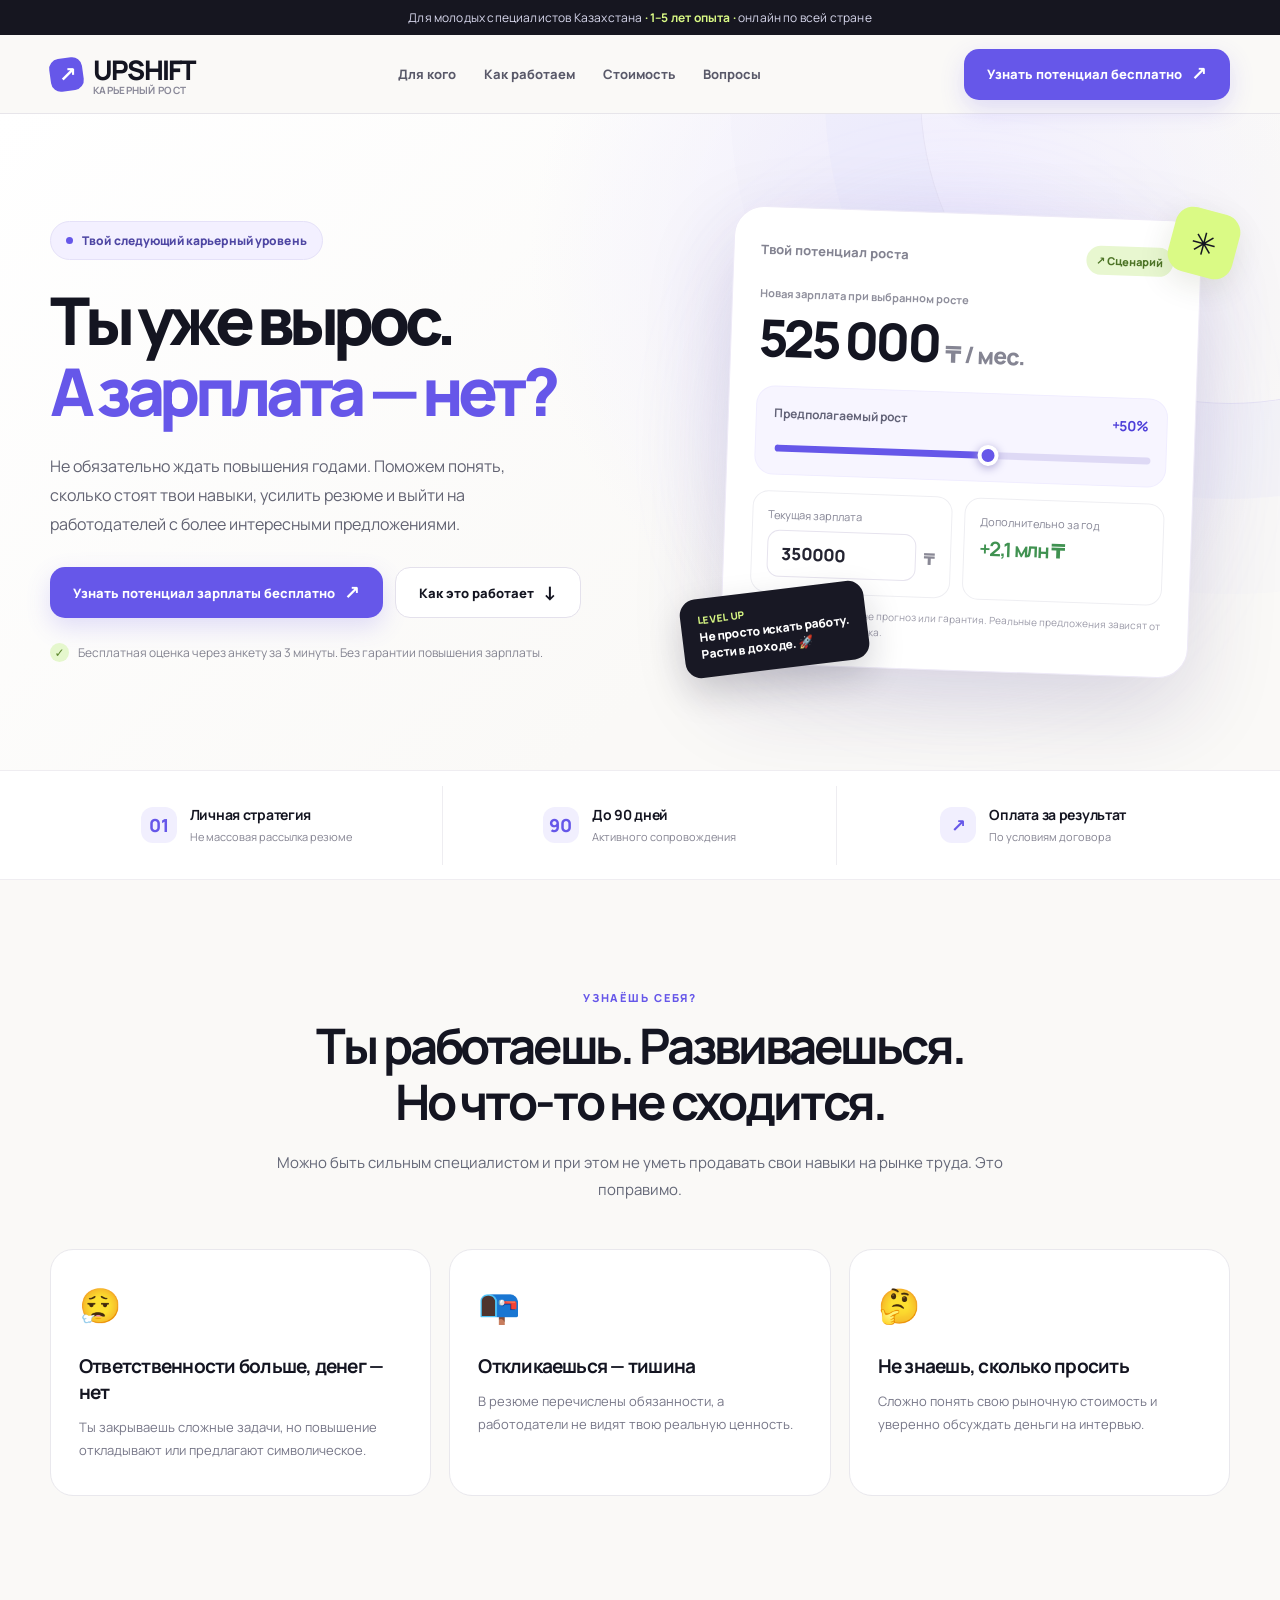
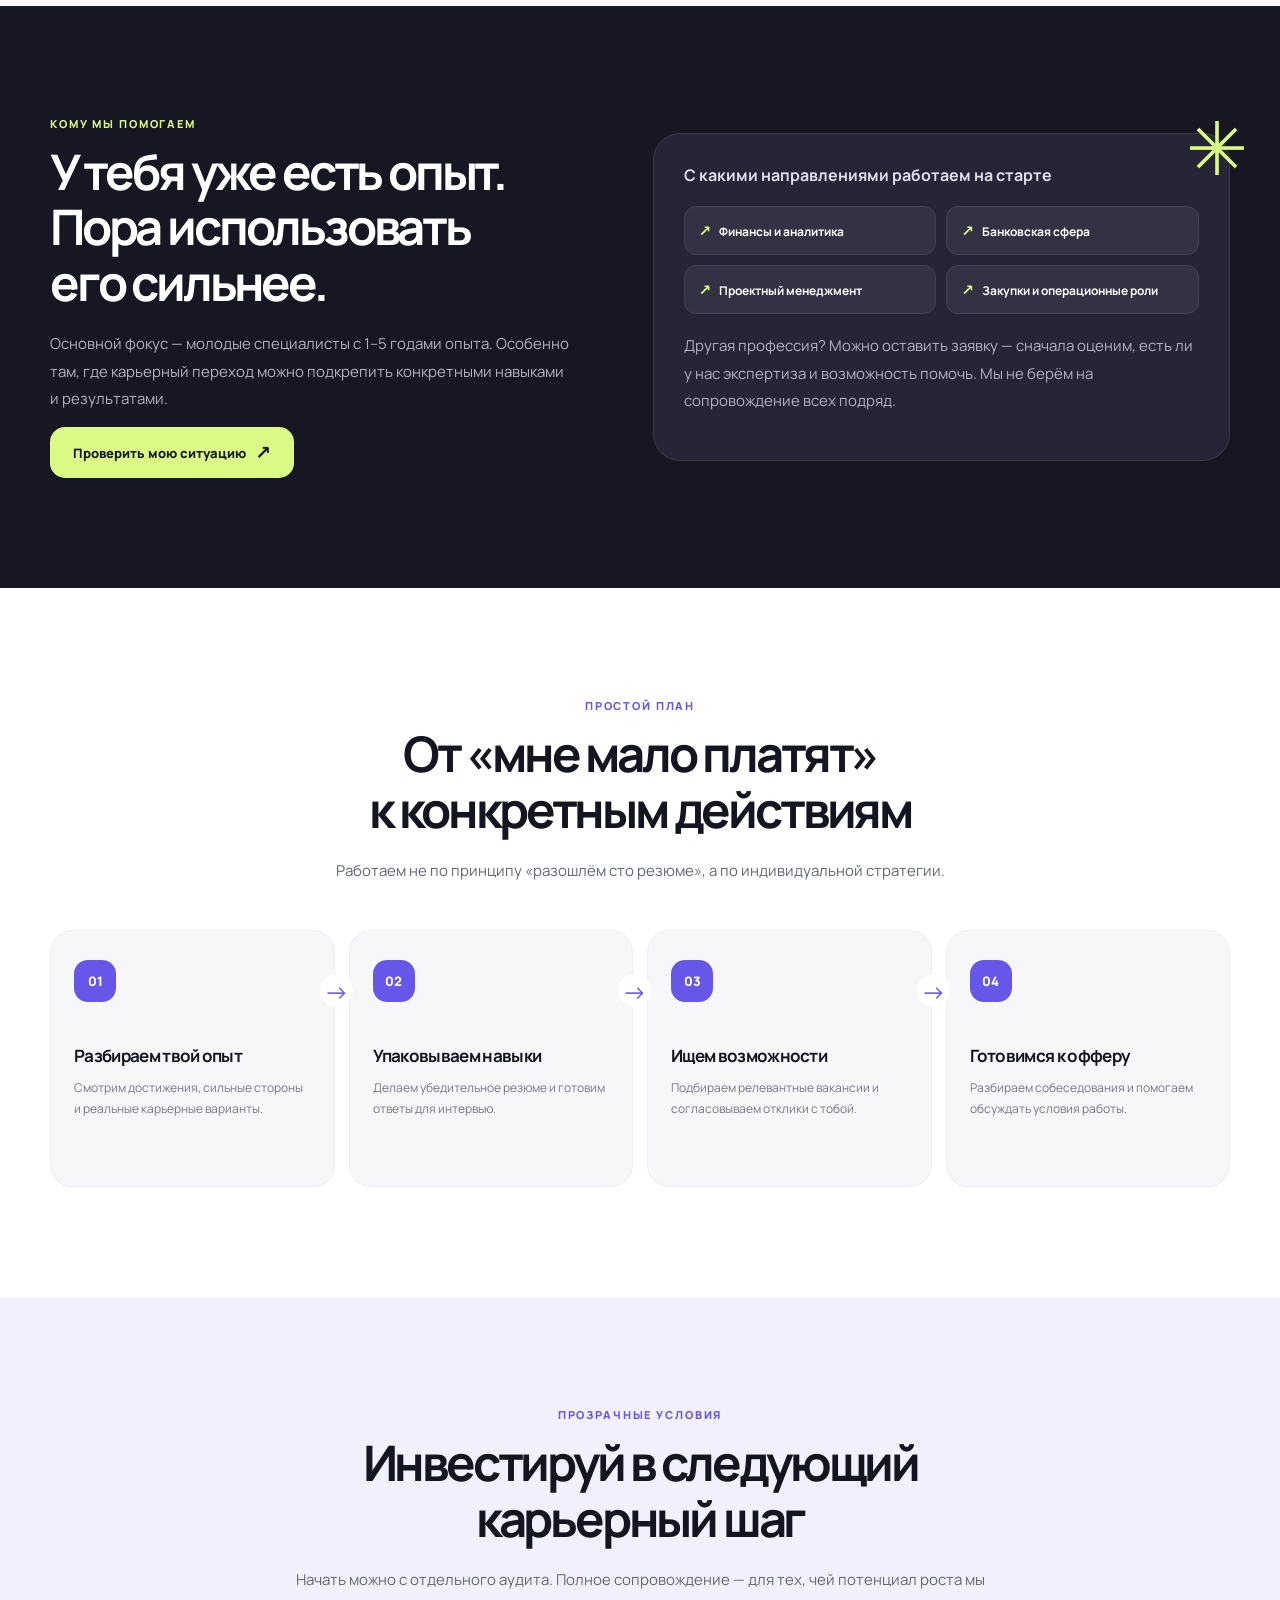
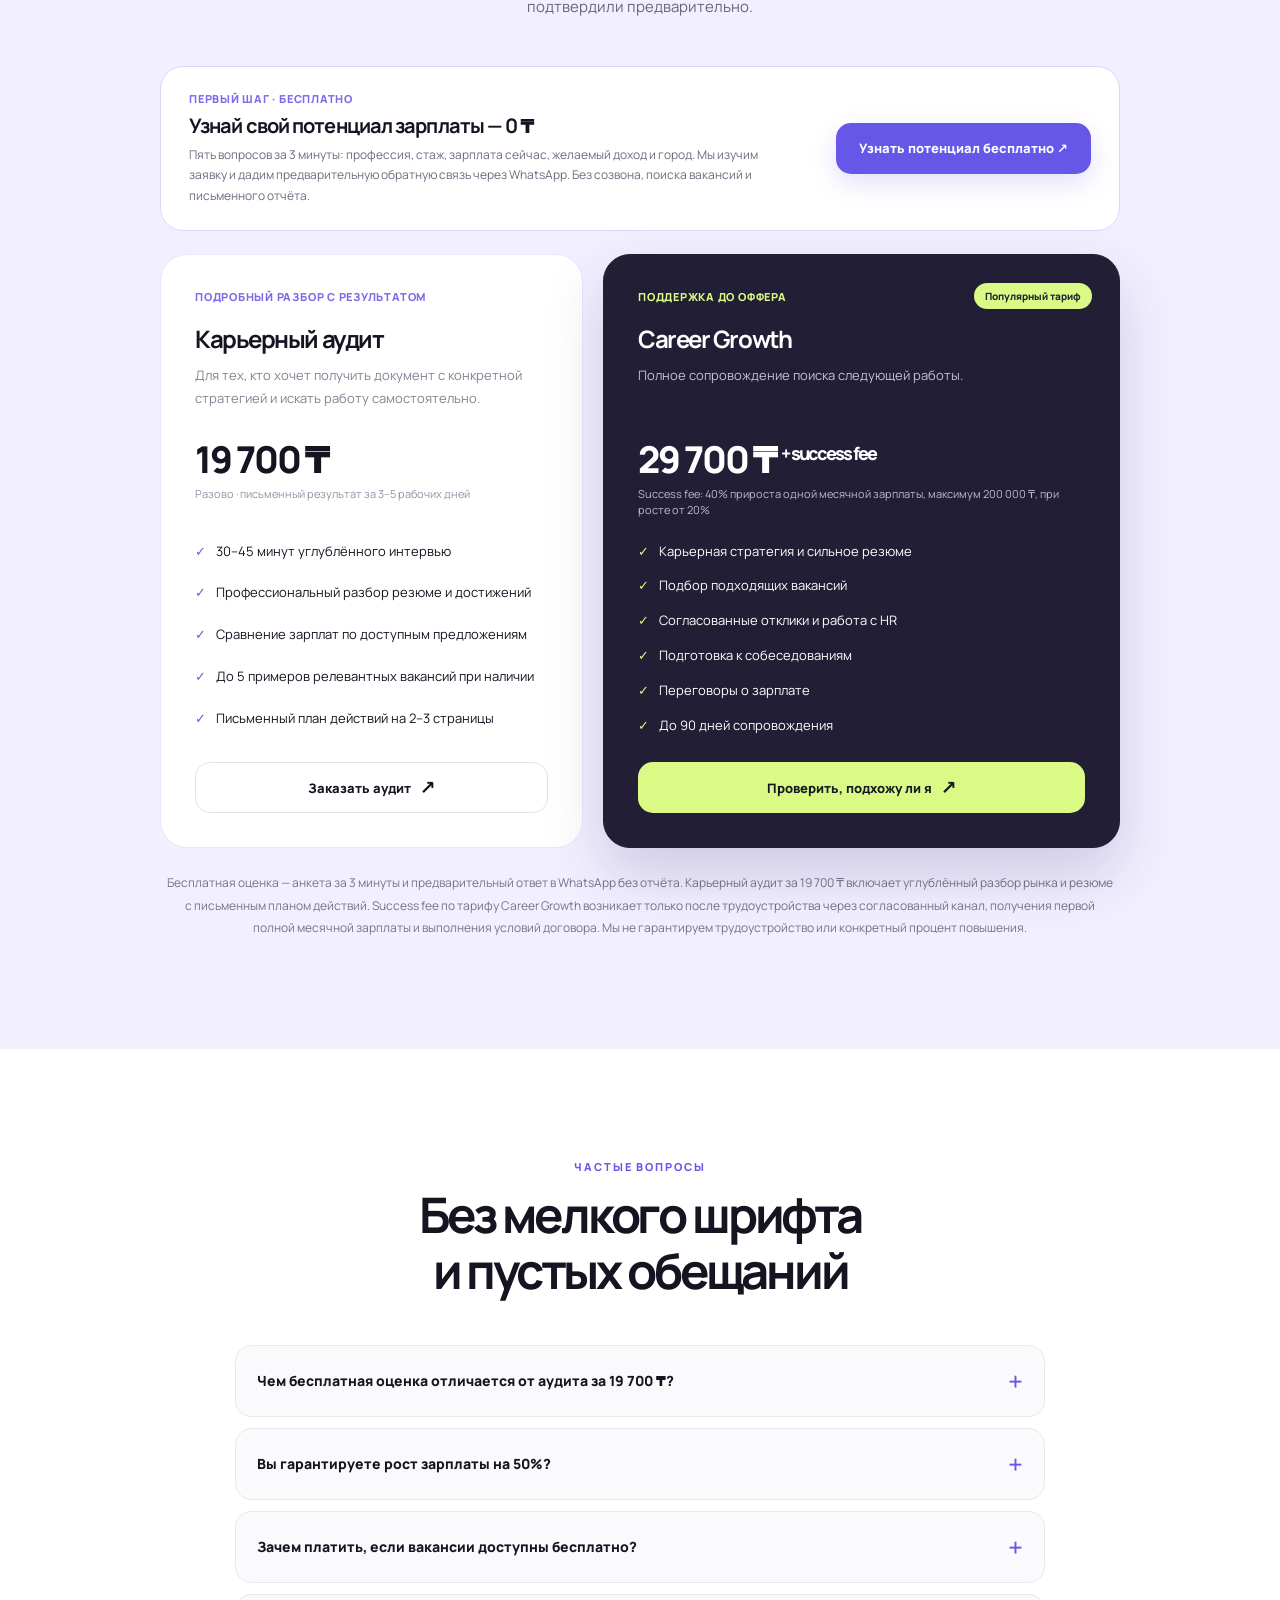
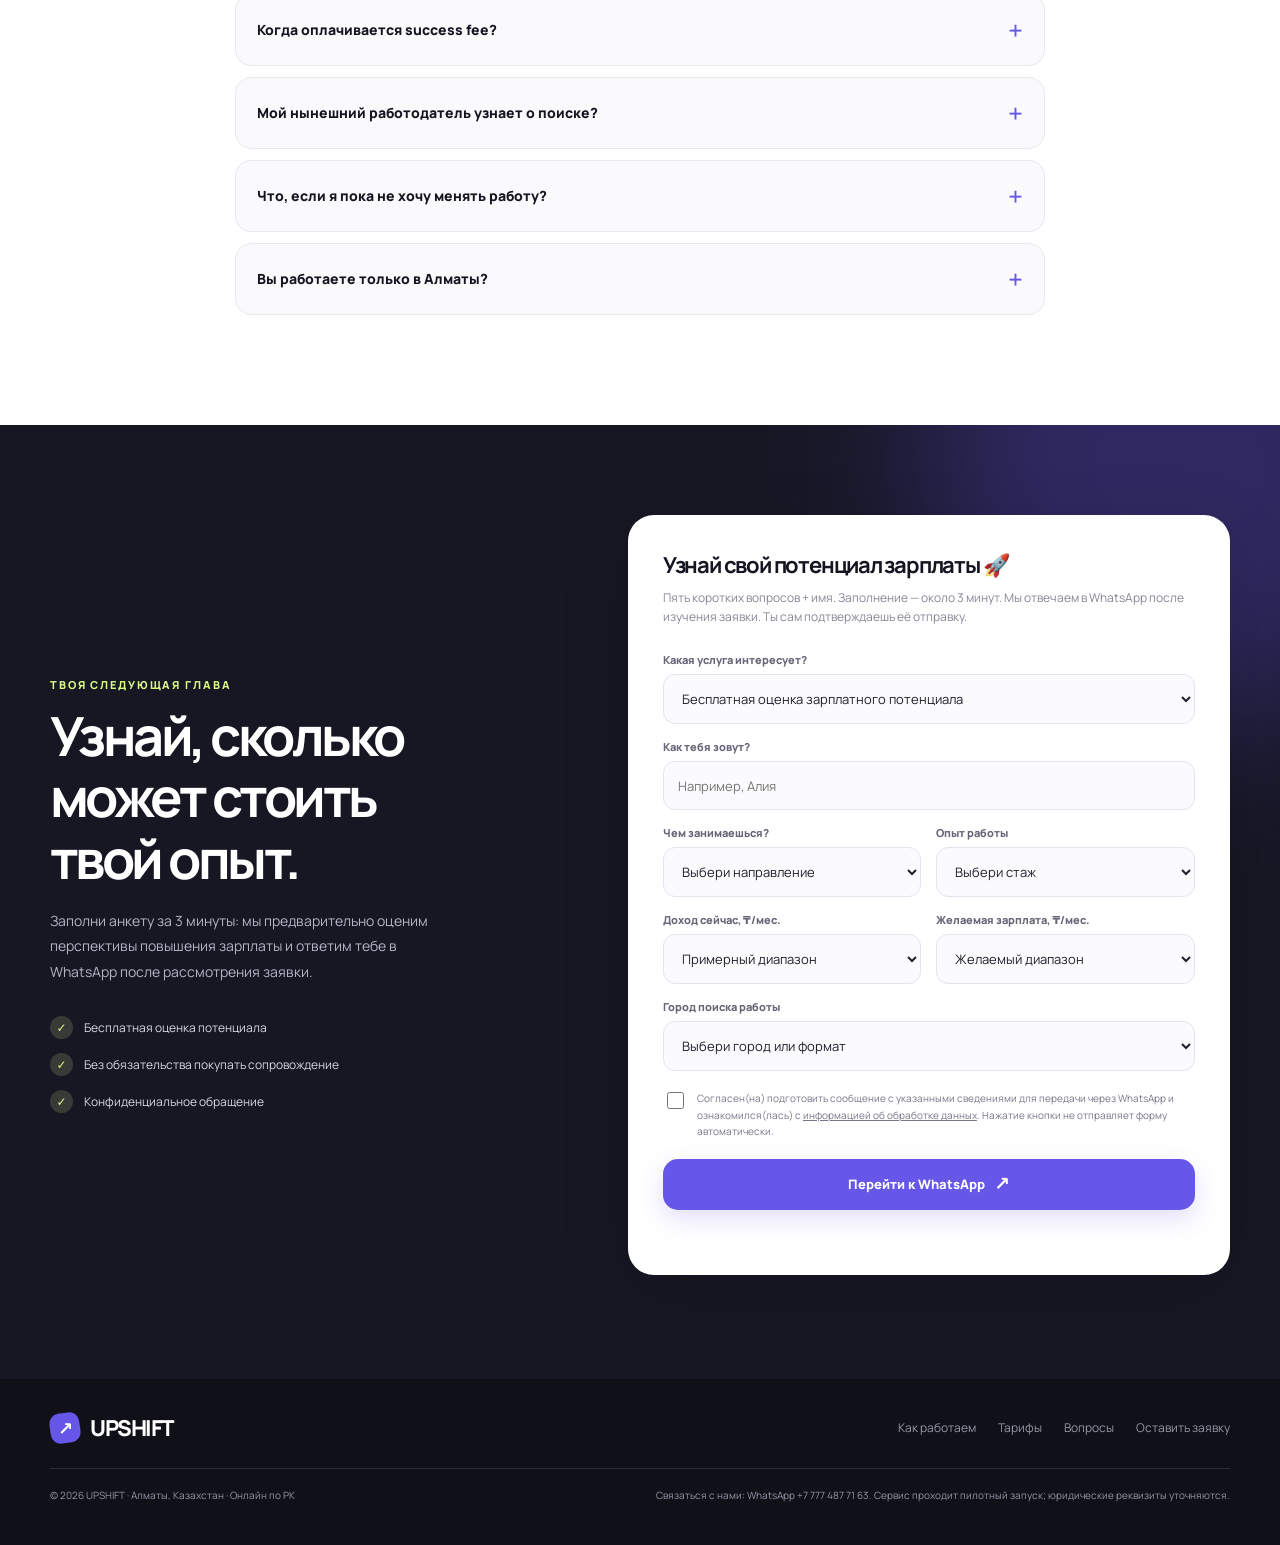
==== upshift/index.html @ 445722ca "Add canonical and indexable metadata for UPSHIFT Search Console" ====
<!doctype html>
<html lang="ru">
<head>
  <meta charset="utf-8" />
  <meta name="viewport" content="width=device-width, initial-scale=1" />
  <meta name="theme-color" content="#11121c" />
  <meta name="robots" content="index, follow, max-image-preview:large" />
  <link rel="canonical" href="https://almaty-financekz.github.io/almaty-capital-advisory/upshift/" />
  <meta property="og:url" content="https://almaty-financekz.github.io/almaty-capital-advisory/upshift/" />
  <meta property="og:locale" content="ru_KZ" />
  <meta name="description" content="Карьерный рост для молодых специалистов Казахстана: оценка зарплатного потенциала, сильное резюме, подбор вакансий, подготовка к интервью и переговоры о зарплате." />
  <meta property="og:type" content="website" />
  <meta property="og:title" content="UPSHIFT — ты уже вырос. А зарплата?" />
  <meta property="og:description" content="Помогаем молодым специалистам Казахстана выйти на новый карьерный уровень. Начни с бесплатной оценки зарплатного потенциала." />
  <title>UPSHIFT — карьерный рост и повышение зарплаты в Казахстане</title>
  <link rel="preconnect" href="https://fonts.googleapis.com" />
  <link rel="preconnect" href="https://fonts.gstatic.com" crossorigin />
  <link href="https://fonts.googleapis.com/css2?family=Manrope:wght@400;500;600;700;800&display=swap" rel="stylesheet" />
  <style>
    :root { --ink:#141521; --muted:#646777; --line:#e9e8ed; --paper:#faf9f7; --white:#fff; --violet:#6657e9; --violet-dark:#4a3bd2; --lime:#dafa85; --dark:#151521; --shadow: 0 24px 70px rgba(35,29,72,.10); }
    *,*::before,*::after{box-sizing:border-box}
    html{scroll-behavior:smooth;scroll-padding-top:94px}
    body{margin:0;background:var(--paper);color:var(--ink);font-family:Manrope,system-ui,-apple-system,"Segoe UI",sans-serif;-webkit-font-smoothing:antialiased}
    a{color:inherit;text-decoration:none}
    button,input,select{font:inherit}
    button{cursor:pointer}
    button:focus-visible,a:focus-visible,input:focus-visible,select:focus-visible,summary:focus-visible{outline:3px solid #9e90ff;outline-offset:3px}
    .container{width:min(1180px,calc(100% - 48px));margin:auto}
    .topbar{background:#161620;color:#d8d8ed;font-size:12px;text-align:center;padding:9px 15px;letter-spacing:.015em}
    .topbar strong{color:#dafa85}
    .site-header{position:sticky;top:0;z-index:50;background:rgba(250,249,247,.92);border-bottom:1px solid rgba(227,224,232,.8);backdrop-filter:blur(18px)}
    .header-row{height:78px;display:flex;align-items:center;justify-content:space-between;gap:22px}
    .logo{display:inline-flex;align-items:center;gap:10px;font-weight:800;letter-spacing:-.065em;font-size:27px;white-space:nowrap}
    .brand-mark{height:33px;width:33px;display:grid;place-items:center;background:var(--violet);color:white;border-radius:10px;transform:rotate(-8deg);font-size:21px;line-height:1}
    .brand-mark span{transform:rotate(8deg)}
    .logo small{font-size:10px;letter-spacing:.03em;display:block;color:#898898;font-weight:700;margin-top:-5px}
    .nav{display:flex;align-items:center;gap:28px;color:#595969;font-size:13px;font-weight:750}
    .nav a:hover{color:var(--violet)}
    .btn{min-height:51px;border:0;border-radius:15px;display:inline-flex;align-items:center;justify-content:center;gap:9px;font-weight:800;font-size:13px;padding:0 23px;white-space:nowrap;transition:transform .2s,box-shadow .2s,background .2s;text-align:center}
    .btn:hover{transform:translateY(-2px)}
    .btn-primary{background:var(--violet);color:white;box-shadow:0 9px 25px rgba(102,87,233,.19)}
    .btn-primary:hover{background:var(--violet-dark);box-shadow:0 12px 29px rgba(102,87,233,.27)}
    .btn-dark{background:#171824;color:white}
    .btn-light{background:white;border:1px solid #e4e1ec;color:var(--ink)}
    .btn-lime{background:var(--lime);color:#171824}
    .btn-arrow{font-size:19px;line-height:1;margin-top:-1px}
    .menu-toggle{display:none;background:transparent;border:1px solid #e2e0e9;border-radius:13px;width:44px;height:44px;font-size:23px}
    .hero{position:relative;overflow:hidden;padding:95px 0 96px;background:radial-gradient(circle at 73% 22%,#eeebff 0,rgba(238,235,255,0) 38%),linear-gradient(140deg,#fff 0%,#faf9f7 65%)}
    .hero::before{content:"";position:absolute;width:620px;height:620px;top:-330px;right:-260px;border:1px solid #e6e3f5;border-radius:50%;box-shadow:0 0 0 95px rgba(219,215,245,.16),0 0 0 190px rgba(219,215,245,.09);pointer-events:none}
    .hero-grid{display:grid;grid-template-columns:1.03fr .97fr;gap:70px;align-items:center;position:relative}
    .eyebrow{display:inline-flex;align-items:center;gap:9px;font-size:12px;font-weight:800;letter-spacing:.01em;border:1px solid #e5e1f8;color:#4e46a3;border-radius:99px;padding:10px 15px;background:#f3f0ff}
    .eyebrow .dot{width:7px;height:7px;border-radius:50%;background:var(--violet)}
    h1,h2,h3,p{margin-top:0}
    h1{font-size:clamp(44px,5.15vw,72px);letter-spacing:-.082em;line-height:1.08;font-weight:800;margin:25px 0}
    .hero h1 em{font-style:normal;color:var(--violet)}
    .hero-copy{font-size:16px;line-height:1.82;color:#626372;max-width:515px;margin-bottom:28px}
    .hero-actions{display:flex;flex-wrap:wrap;gap:12px;margin-bottom:25px}
    .small-note{display:flex;align-items:center;gap:9px;color:#848491;font-size:12px;line-height:1.5}
    .small-note .icon-check{height:19px;width:19px;flex:none;border-radius:50%;background:#e5f7cd;display:grid;place-items:center;color:#5b852b;font-weight:800;font-size:12px}
    .visual{position:relative;min-height:465px;display:flex;align-items:center;justify-content:center}
    .visual-glow{width:390px;height:390px;position:absolute;border-radius:50%;background:#ded9ff;filter:blur(62px);opacity:.55}
    .dashboard{position:relative;z-index:1;background:#fff;border:1px solid #eeeaf7;width:min(100%,468px);border-radius:30px;padding:27px;box-shadow:0 32px 90px rgba(43,29,108,.16);transform:rotate(2deg)}
    .dash-header{display:flex;align-items:center;justify-content:space-between;gap:12px}
    .dash-title{font-size:13px;color:#838391;font-weight:750}
    .dash-tag{background:#e8f7d0;border-radius:99px;color:#4d7426;font-size:11px;padding:7px 10px;font-weight:800}
    .dash-sub{color:#8f8f9c;font-size:11px;margin-top:22px;font-weight:700}
    .salary-main{font-size:clamp(37px,4vw,53px);font-weight:800;letter-spacing:-.068em;line-height:1.25;margin:4px 0 17px}
    .salary-main span{font-size:23px;color:#858593;letter-spacing:-.04em}
    .dash-card{background:#f7f5ff;border:1px solid #f0edff;border-radius:19px;padding:17px;margin-bottom:16px}
    .dash-card-top{display:flex;justify-content:space-between;align-items:center;color:#636378;font-size:12px;font-weight:700;margin-bottom:12px}
    .dash-card-top strong{color:#4e3fd9;font-size:14px}
    input[type=range]{-webkit-appearance:none;appearance:none;width:100%;height:7px;border-radius:99px;background:linear-gradient(to right,var(--violet) 0%,var(--violet) var(--filled,50%),#ded9f5 var(--filled,50%),#ded9f5 100%);outline-offset:5px;cursor:pointer}
    input[type=range]::-webkit-slider-thumb{-webkit-appearance:none;width:21px;height:21px;border:4px solid white;background:var(--violet);border-radius:50%;box-shadow:0 2px 10px #aaa3d4}
    input[type=range]::-moz-range-thumb{width:14px;height:14px;border:4px solid #fff;background:var(--violet);border-radius:50%;box-shadow:0 2px 10px #aaa3d4}
    .number-field{display:flex;align-items:center;gap:8px;margin-top:8px}
    .number-field input{width:100%;border:1px solid #e6e3ee;background:#fff;padding:11px 13px;border-radius:12px;color:#242432;font-size:17px;font-weight:800;outline:none}
    .number-field input:focus{border-color:var(--violet)}
    .number-field span{font-weight:700;color:#898895}
    .dash-bottom{display:grid;grid-template-columns:1fr 1fr;gap:12px}
    .metric{border:1px solid #eeeef2;border-radius:16px;padding:15px}
    .metric-label{font-size:11px;color:#848494;display:block;margin-bottom:6px}
    .metric strong{display:block;font-size:20px;letter-spacing:-.055em}
    .metric.positive strong{color:#409251}
    .dash-foot{font-size:10px;color:#9b9aa8;line-height:1.6;margin:12px 1px 0}
    .float-pill{position:absolute;z-index:3;background:#181824;color:#fff;padding:14px 17px;border-radius:16px;box-shadow:0 15px 35px rgba(23,23,40,.18);font-size:12px;line-height:1.4;font-weight:800;transform:rotate(-7deg);bottom:5px;left:-10px}
    .float-pill span{display:block;color:var(--lime);font-size:10px;letter-spacing:.04em;margin-bottom:3px}
    .mini-star{position:absolute;z-index:2;top:1px;right:-7px;width:66px;height:66px;display:grid;place-items:center;background:var(--lime);border-radius:18px;transform:rotate(15deg);font-size:31px;box-shadow:0 10px 30px rgba(50,59,10,.10)}
    .trust{border-top:1px solid #efedf1;border-bottom:1px solid #efedf1;background:white}
    .trust-row{display:grid;grid-template-columns:repeat(3,1fr);min-height:108px;align-items:center}
    .trust-item{display:flex;gap:13px;align-items:center;justify-content:center;padding:19px;border-right:1px solid #eeedf1}
    .trust-item:last-child{border-right:0}
    .trust-icon{width:36px;height:36px;border-radius:12px;background:#f1effe;color:#6657e9;display:grid;place-items:center;font-size:18px;font-weight:800}
    .trust-item strong{display:block;font-size:14px;letter-spacing:-.02em}
    .trust-item span{font-size:11px;color:#858492}
    section.content-section{padding:110px 0}
    .section-header{max-width:740px;margin:0 auto 46px;text-align:center}
    .section-kicker{text-transform:uppercase;font-size:11px;letter-spacing:.17em;color:var(--violet);font-weight:800;margin-bottom:13px}
    h2{font-size:clamp(31px,4vw,49px);line-height:1.14;letter-spacing:-.065em;margin:0 0 19px}
    .section-header p{color:var(--muted);font-size:15px;line-height:1.8}
    .pain-grid{display:grid;grid-template-columns:repeat(3,1fr);gap:18px}
    .pain{background:#fff;border:1px solid var(--line);border-radius:23px;padding:32px 28px;min-height:230px;transition:transform .2s,box-shadow .2s}
    .pain:hover{transform:translateY(-4px);box-shadow:var(--shadow)}
    .pain .emoji{font-size:34px;margin-bottom:25px;display:block}
    .pain h3{font-size:19px;letter-spacing:-.04em;margin:0 0 11px}
    .pain p{color:#777788;font-size:13px;line-height:1.8;margin:0}
    .audience{background:#171724;color:white;overflow:hidden}
    .audience-grid{display:grid;grid-template-columns:.95fr 1.05fr;gap:80px;align-items:center}
    .audience .section-kicker{color:var(--lime)}
    .audience h2{max-width:490px}
    .audience p{color:#b2b1c1;line-height:1.83;font-size:15px}
    .audience-card{background:#252536;border:1px solid #393847;border-radius:27px;padding:30px;position:relative}
    .audience-card:after{content:"✳";position:absolute;right:-19px;top:-38px;color:var(--lime);font-size:74px}
    .audience-card h3{font-size:16px;margin-bottom:20px;color:#e0ddec}
    .audience-list{display:grid;grid-template-columns:1fr 1fr;gap:10px}
    .audience-item{background:#323244;border:1px solid #424254;padding:13px 14px;border-radius:12px;font-size:12px;font-weight:700}
    .audience-item:before{content:"↗";color:var(--lime);font-size:15px;margin-right:8px}
    .audience-note{font-size:11px;color:#9f9eaf;margin-top:18px;line-height:1.7}
    .steps{background:#fff}
    .steps-grid{display:grid;grid-template-columns:repeat(4,1fr);gap:14px}
    .step{position:relative;background:#f7f6f9;border-radius:22px;padding:29px 23px 34px;min-height:257px;border:1px solid #efedf3}
    .step-number{width:42px;height:42px;border-radius:14px;background:var(--violet);color:#fff;display:grid;place-items:center;font-weight:800;font-size:13px;margin-bottom:42px}
    .step:not(:last-child):after{content:"→";position:absolute;right:-19px;top:43px;z-index:2;color:var(--violet);font-size:25px;background:#fff;border-radius:50%;width:33px;height:33px;display:grid;place-items:center}
    .step h3{font-size:17px;letter-spacing:-.04em;margin-bottom:10px}
    .step p{font-size:12px;color:#777787;line-height:1.75;margin:0}
    .pricing{background:#f2f0ff}
    .pricing-grid{display:grid;grid-template-columns:.9fr 1.1fr;gap:20px;align-items:stretch;max-width:960px;margin:auto}
    .price-card{border-radius:27px;background:white;padding:34px;border:1px solid #e9e5fc;display:flex;flex-direction:column;gap:0}
    .price-card.featured{background:#211e35;color:#fff;border-color:#211e35;box-shadow:0 27px 60px rgba(45,32,113,.18);position:relative}
    .price-tag{font-size:11px;letter-spacing:.07em;text-transform:uppercase;font-weight:800;color:#7a6ce9;margin-bottom:18px}
    .featured .price-tag{color:var(--lime)}
    .price-card h3{font-size:24px;letter-spacing:-.06em;margin:0 0 9px}
    .price-desc{font-size:13px;color:#858293;line-height:1.75;min-height:56px}
    .featured .price-desc{color:#c6c1d3}
    .price{font-size:37px;font-weight:800;letter-spacing:-.055em;margin:18px 0 5px;line-height:1.15}
    .price sup{font-size:18px;top:0;position:relative}
    .price-caption{color:#9692a6;font-size:11px;min-height:35px;line-height:1.5}
    .featured .price-caption{color:#bfb9ce}
    .price-card ul{list-style:none;padding:0;margin:20px 0 27px;display:grid;gap:14px;flex:1}
    .price-card li{font-size:13px;line-height:1.6;display:flex;gap:10px;align-items:baseline}
    .price-card li:before{content:"✓";color:var(--violet);font-weight:800}
    .featured li:before{color:var(--lime)}
    .featured-ribbon{position:absolute;right:27px;top:28px;background:var(--lime);color:#242334;padding:6px 11px;border-radius:99px;font-size:10px;font-weight:800}
    .diagnosis-banner{max-width:960px;margin:0 auto 23px;padding:24px 28px;border-radius:23px;background:#fff;border:1px solid #dbd6fa;display:flex;align-items:center;justify-content:space-between;gap:24px}
    .diagnosis-banner h3{font-size:20px;letter-spacing:-.045em;margin:6px 0}
    .diagnosis-banner p{color:#6d6b7f;font-size:12px;line-height:1.7;margin:0;max-width:580px}
    .diagnosis-banner .btn{flex:none}
    @media(max-width:760px){.diagnosis-banner{flex-direction:column;align-items:stretch;padding:24px}.diagnosis-banner .btn{width:100%}}
    .pricing-notes{max-width:950px;text-align:center;margin:24px auto 0;color:#77718d;font-size:12px;line-height:1.85}
    .faq{background:#fff}
    .faq-list{max-width:810px;margin:0 auto;display:grid;gap:11px}
    details{background:#faf9fb;border:1px solid #eae8ef;border-radius:16px;padding:0 21px}
    summary{cursor:pointer;display:flex;align-items:center;justify-content:space-between;gap:15px;font-size:14px;font-weight:800;min-height:70px;list-style:none}
    summary::-webkit-details-marker{display:none}
    summary::after{content:"+";flex:none;color:var(--violet);font-size:26px;line-height:1;font-weight:500;transition:transform .2s}
    details[open] summary::after{transform:rotate(45deg)}
    details p{font-size:13px;color:#6c6d7e;line-height:1.85;padding:0 15px 22px 0;margin:0}
    .cta-section{background:#171724;padding:90px 0 104px;color:#fff;position:relative;overflow:hidden}
    .cta-section:before{content:"";position:absolute;width:520px;height:520px;right:-160px;top:-220px;border-radius:50%;background:#4d3fac;filter:blur(80px);opacity:.45}
    .cta-grid{display:grid;grid-template-columns:.92fr 1.08fr;gap:65px;align-items:center;position:relative;z-index:1}
    .cta-left .section-kicker{color:var(--lime)}
    .cta-left h2{font-size:clamp(35px,4.3vw,54px)}
    .cta-left p{color:#b5b3c4;font-size:14px;line-height:1.8;max-width:390px}
    .cta-advantages{display:grid;gap:14px;margin-top:32px}
    .cta-advantages span{font-size:12px;color:#d8d6e4;display:flex;gap:11px;align-items:center}
    .cta-advantages span:before{content:"✓";width:23px;height:23px;border-radius:50%;background:#383a36;color:var(--lime);display:grid;place-items:center;font-weight:800}
    .lead-form{background:#fff;color:var(--ink);border-radius:26px;padding:35px;box-shadow:0 18px 70px rgba(0,0,0,.14)}
    .lead-form h3{font-size:22px;letter-spacing:-.055em;margin-bottom:8px}
    .form-intro{font-size:12px;line-height:1.65;color:#888695;margin-bottom:25px}
    .form-grid{display:grid;grid-template-columns:1fr 1fr;gap:15px}
    .field{display:flex;flex-direction:column;gap:7px;min-width:0}
    .field.full{grid-column:1/-1}
    .field label{font-size:11px;font-weight:800;color:#676678}
    .field input,.field select{width:100%;padding:14px 14px;border:1px solid #e6e3ee;border-radius:12px;outline:none;background:#fbfafc;color:#20202d;font-size:13px;min-height:49px}
    .field input:focus,.field select:focus{border-color:var(--violet);background:#fff}
    .form-consent{display:flex;align-items:flex-start;gap:10px;margin:19px 0}
    .form-consent input{accent-color:var(--violet);width:17px;height:17px;flex:none;margin-top:2px}
    .form-consent span{font-size:10px;color:#777688;line-height:1.65}
    .form-consent a{text-decoration:underline}
    .submit{width:100%}
    .form-status{font-size:12px;line-height:1.6;margin-top:13px;min-height:17px;color:#4e46a3}
    .form-status.error{color:#b94040}
    .privacy-block{display:none;border:1px solid #eae7f1;border-radius:14px;padding:17px;background:#fbfafc;margin-top:12px;color:#676678;font-size:11px;line-height:1.7}
    .privacy-block.open{display:block}
    .privacy-block h4{margin:0 0 8px;color:#232331;font-size:12px}
    footer{background:#101019;color:#9695a6;padding:34px 0 41px}
    .footer-top{display:flex;align-items:center;justify-content:space-between;gap:18px;flex-wrap:wrap}
    .footer-top .logo{color:#fff;font-size:22px}
    .footer-top .brand-mark{height:30px;width:30px;font-size:18px}
    .footer-links{display:flex;flex-wrap:wrap;gap:22px;font-size:12px}
    .footer-links a:hover{color:#fff}
    .footer-bottom{border-top:1px solid #2d2b37;margin-top:25px;padding-top:18px;display:flex;justify-content:space-between;gap:15px;flex-wrap:wrap;font-size:10px;line-height:1.7}
    .mobile-cta{display:none}
    @media(max-width:990px){.hero-grid{gap:30px}.visual{min-height:400px}.dashboard{padding:21px}.hero{padding:67px 0 78px}.audience-grid{gap:34px}.steps-grid{grid-template-columns:repeat(2,1fr)}.step:nth-child(2):after{display:none}.step{min-height:215px}.cta-grid{gap:30px}.pain{padding:24px 20px}.nav{gap:15px}}
    @media(max-width:760px){.container{width:min(100% - 36px,550px)}.topbar{font-size:10px}.header-row{height:67px}.logo{font-size:23px}.nav{display:none;position:absolute;left:0;right:0;top:100%;background:white;padding:18px 24px 22px;box-shadow:0 16px 20px rgba(0,0,0,.08);flex-direction:column;align-items:stretch;font-size:14px}.nav.open{display:flex}.header-row>.btn{display:none}.menu-toggle{display:block}.hero{padding:46px 0 72px}.hero-grid,.audience-grid,.cta-grid{grid-template-columns:1fr;gap:36px}.hero h1{font-size:clamp(43px,11vw,65px);margin:20px 0}.hero-copy{font-size:14px;line-height:1.8}.hero-actions .btn{flex:1}.visual{min-height:400px;margin-top:5px}.dashboard{max-width:410px;transform:rotate(1.1deg)}.mini-star{right:2px}.float-pill{left:0}.trust-row{grid-template-columns:1fr 1fr;min-height:0;padding:12px 0}.trust-item{justify-content:flex-start;border:0;padding:10px 3px}.trust-item:last-child{grid-column:1/-1}.trust-item strong{font-size:12px}.trust-item span{font-size:10px}.trust-icon{width:31px;height:31px;flex:none}.content-section{padding:75px 0!important}.section-header{margin-bottom:31px}.section-header p{font-size:13px}.pain-grid{grid-template-columns:1fr;gap:11px}.pain{min-height:0;padding:24px}.pain .emoji{margin-bottom:12px;font-size:29px}.audience-card{padding:22px}.steps-grid{gap:10px}.step{padding:22px 18px;min-height:210px}.step:not(:last-child):after{display:none}.step-number{margin-bottom:28px}.step h3{font-size:15px}.pricing-grid{grid-template-columns:1fr;max-width:480px}.price-card{padding:27px}.cta-section{padding:75px 0 90px}.lead-form{padding:24px}.footer-bottom{display:block}.mobile-cta{display:block;position:fixed;z-index:44;bottom:0;left:0;right:0;padding:12px 18px calc(12px + env(safe-area-inset-bottom));background:rgba(255,255,255,.96);border-top:1px solid #e8e5ef;backdrop-filter:blur(12px)}.mobile-cta .btn{width:100%;min-height:46px}body{padding-bottom:67px}}
    @media(max-width:410px){.hero-actions{flex-direction:column}.visual{min-height:370px}.dashboard{padding:17px}.dashboard .salary-main{font-size:38px}.mini-star{width:51px;height:51px;font-size:25px;top:-10px}.float-pill{font-size:10px;bottom:-7px}.audience-list{grid-template-columns:1fr}.steps-grid{grid-template-columns:1fr}.step{min-height:0}.step-number{margin-bottom:20px}.form-grid{grid-template-columns:1fr}.field.full{grid-column:1}.btn{white-space:normal}.trust-item strong{font-size:11px}}
    @media(prefers-reduced-motion:reduce){html{scroll-behavior:auto}*,*::before,*::after{transition:none!important;animation:none!important}}
  </style>
</head>
<body>
  <div class="topbar">Для молодых специалистов Казахстана <strong>· 1–5 лет опыта ·</strong> онлайн по всей стране</div>
  <header class="site-header">
    <div class="container header-row">
      <a class="logo" href="#top" aria-label="UPSHIFT — на главную"><span class="brand-mark"><span>↗</span></span><span>UPSHIFT<small>КАРЬЕРНЫЙ РОСТ</small></span></a>
      <nav id="site-nav" class="nav" aria-label="Основная навигация"><a href="#why">Для кого</a><a href="#process">Как работаем</a><a href="#pricing">Стоимость</a><a href="#faq">Вопросы</a></nav>
      <a class="btn btn-primary" href="#apply">Узнать потенциал бесплатно <span class="btn-arrow">↗</span></a>
      <button class="menu-toggle" aria-expanded="false" aria-controls="site-nav" aria-label="Открыть меню">☰</button>
    </div>
  </header>
  <main id="top">
    <section class="hero" aria-labelledby="hero-title">
      <div class="container hero-grid">
        <div>
          <span class="eyebrow"><span class="dot"></span> Твой следующий карьерный уровень</span>
          <h1 id="hero-title">Ты уже вырос.<br><em>А зарплата — нет?</em></h1>
          <p class="hero-copy">Не обязательно ждать повышения годами. Поможем понять, сколько стоят твои навыки, усилить резюме и выйти на работодателей с более интересными предложениями.</p>
          <div class="hero-actions"><a class="btn btn-primary" href="#apply">Узнать потенциал зарплаты бесплатно <span class="btn-arrow">↗</span></a><a class="btn btn-light" href="#process">Как это работает <span class="btn-arrow">↓</span></a></div>
          <div class="small-note"><span class="icon-check">✓</span> Бесплатная оценка через анкету за 3 минуты. Без гарантии повышения зарплаты.</div>
        </div>
        <div class="visual" aria-label="Интерактивный пример расчёта роста зарплаты">
          <div class="visual-glow" aria-hidden="true"></div>
          <div class="mini-star" aria-hidden="true">✳</div>
          <div class="dashboard">
            <div class="dash-header"><span class="dash-title">Твой потенциал роста</span><span class="dash-tag">↗ Сценарий</span></div>
            <div class="dash-sub">Новая зарплата при выбранном росте</div>
            <div class="salary-main" id="new-salary" aria-live="polite">525 000 <span>₸ / мес.</span></div>
            <div class="dash-card">
              <div class="dash-card-top"><span>Предполагаемый рост</span><strong id="growth-label">+50%</strong></div>
              <input id="growth" type="range" min="10" max="80" step="5" value="50" aria-label="Предполагаемый процент роста зарплаты" style="--filled:57.14%" />
            </div>
            <div class="dash-bottom">
              <div class="metric"><span class="metric-label">Текущая зарплата</span><div class="number-field"><input id="current-salary" inputmode="numeric" type="number" min="100000" max="5000000" step="10000" value="350000" aria-label="Текущая зарплата в тенге" /><span>₸</span></div></div>
              <div class="metric positive"><span class="metric-label">Дополнительно за год</span><strong id="annual-growth">+2,1 млн ₸</strong></div>
            </div>
            <p class="dash-foot">Это пример расчёта, а не прогноз или гарантия. Реальные предложения зависят от опыта, профессии и рынка.</p>
          </div>
          <div class="float-pill"><span>LEVEL UP</span> Не просто искать работу.<br> Расти в доходе. 🚀</div>
        </div>
      </div>
    </section>
    <div class="trust"><div class="container trust-row"><div class="trust-item"><div class="trust-icon">01</div><div><strong>Личная стратегия</strong><span>Не массовая рассылка резюме</span></div></div><div class="trust-item"><div class="trust-icon">90</div><div><strong>До 90 дней</strong><span>Активного сопровождения</span></div></div><div class="trust-item"><div class="trust-icon">↗</div><div><strong>Оплата за результат</strong><span>По условиям договора</span></div></div></div></div>
    <section class="content-section" id="why"><div class="container">
      <div class="section-header"><div class="section-kicker">Узнаёшь себя?</div><h2>Ты работаешь. Развиваешься.<br>Но что-то не сходится.</h2><p>Можно быть сильным специалистом и при этом не уметь продавать свои навыки на рынке труда. Это поправимо.</p></div>
      <div class="pain-grid"><article class="pain"><span class="emoji">😮‍💨</span><h3>Ответственности больше, денег — нет</h3><p>Ты закрываешь сложные задачи, но повышение откладывают или предлагают символическое.</p></article><article class="pain"><span class="emoji">📭</span><h3>Откликаешься — тишина</h3><p>В резюме перечислены обязанности, а работодатели не видят твою реальную ценность.</p></article><article class="pain"><span class="emoji">🤔</span><h3>Не знаешь, сколько просить</h3><p>Сложно понять свою рыночную стоимость и уверенно обсуждать деньги на интервью.</p></article></div>
    </div></section>
    <section class="content-section audience" id="audience"><div class="container audience-grid"><div><div class="section-kicker">Кому мы помогаем</div><h2>У тебя уже есть опыт. Пора использовать его сильнее.</h2><p>Основной фокус — молодые специалисты с 1–5 годами опыта. Особенно там, где карьерный переход можно подкрепить конкретными навыками и результатами.</p><a class="btn btn-lime" href="#apply">Проверить мою ситуацию <span class="btn-arrow">↗</span></a></div><div class="audience-card"><h3>С какими направлениями работаем на старте</h3><div class="audience-list"><div class="audience-item">Финансы и аналитика</div><div class="audience-item">Банковская сфера</div><div class="audience-item">Проектный менеджмент</div><div class="audience-item">Закупки и операционные роли</div></div><p class="audience-note">Другая профессия? Можно оставить заявку — сначала оценим, есть ли у нас экспертиза и возможность помочь. Мы не берём на сопровождение всех подряд.</p></div></div></section>
    <section class="content-section steps" id="process"><div class="container"><div class="section-header"><div class="section-kicker">Простой план</div><h2>От «мне мало платят»<br>к конкретным действиям</h2><p>Работаем не по принципу «разошлём сто резюме», а по индивидуальной стратегии.</p></div><div class="steps-grid"><article class="step"><div class="step-number">01</div><h3>Разбираем твой опыт</h3><p>Смотрим достижения, сильные стороны и реальные карьерные варианты.</p></article><article class="step"><div class="step-number">02</div><h3>Упаковываем навыки</h3><p>Делаем убедительное резюме и готовим ответы для интервью.</p></article><article class="step"><div class="step-number">03</div><h3>Ищем возможности</h3><p>Подбираем релевантные вакансии и согласовываем отклики с тобой.</p></article><article class="step"><div class="step-number">04</div><h3>Готовимся к офферу</h3><p>Разбираем собеседования и помогаем обсуждать условия работы.</p></article></div></div></section>
    <section class="content-section pricing" id="pricing"><div class="container"><div class="section-header"><div class="section-kicker">Прозрачные условия</div><h2>Инвестируй в следующий<br>карьерный шаг</h2><p>Начать можно с отдельного аудита. Полное сопровождение — для тех, чей потенциал роста мы подтвердили предварительно.</p></div><div class="diagnosis-banner"><div><div class="price-tag" style="margin-bottom:4px">Первый шаг · бесплатно</div><h3>Узнай свой потенциал зарплаты — 0 ₸</h3><p>Пять вопросов за 3 минуты: профессия, стаж, зарплата сейчас, желаемый доход и город. Мы изучим заявку и дадим предварительную обратную связь через WhatsApp. Без созвона, поиска вакансий и письменного отчёта.</p></div><a class="btn btn-primary" href="#apply" data-service="Бесплатная оценка зарплатного потенциала">Узнать потенциал бесплатно ↗</a></div><div class="pricing-grid">
      <article class="price-card"><div class="price-tag">Подробный разбор с результатом</div><h3>Карьерный аудит</h3><div class="price-desc">Для тех, кто хочет получить документ с конкретной стратегией и искать работу самостоятельно.</div><div class="price">19 700 ₸</div><div class="price-caption">Разово · письменный результат за 3–5 рабочих дней</div><ul><li>30–45 минут углублённого интервью</li><li>Профессиональный разбор резюме и достижений</li><li>Сравнение зарплат по доступным предложениям</li><li>До 5 примеров релевантных вакансий при наличии</li><li>Письменный план действий на 2–3 страницы</li></ul><a class="btn btn-light" href="#apply" data-service="Карьерный аудит — 19 700 ₸">Заказать аудит <span class="btn-arrow">↗</span></a></article>
      <article class="price-card featured"><span class="featured-ribbon">Популярный тариф</span><div class="price-tag">Поддержка до оффера</div><h3>Career Growth</h3><div class="price-desc">Полное сопровождение поиска следующей работы.</div><div class="price">29 700 ₸ <sup>+ success fee</sup></div><div class="price-caption">Success fee: 40% прироста одной месячной зарплаты, максимум 200 000 ₸, при росте от 20%</div><ul><li>Карьерная стратегия и сильное резюме</li><li>Подбор подходящих вакансий</li><li>Согласованные отклики и работа с HR</li><li>Подготовка к собеседованиям</li><li>Переговоры о зарплате</li><li>До 90 дней сопровождения</li></ul><a class="btn btn-lime" href="#apply" data-service="Career Growth — 29 700 ₸ + success fee">Проверить, подхожу ли я <span class="btn-arrow">↗</span></a></article>
    </div><p class="pricing-notes">Бесплатная оценка — анкета за 3 минуты и предварительный ответ в WhatsApp без отчёта. Карьерный аудит за 19 700 ₸ включает углублённый разбор рынка и резюме с письменным планом действий. Success fee по тарифу Career Growth возникает только после трудоустройства через согласованный канал, получения первой полной месячной зарплаты и выполнения условий договора. Мы не гарантируем трудоустройство или конкретный процент повышения.</p></div></section>
    <section class="content-section faq" id="faq"><div class="container"><div class="section-header"><div class="section-kicker">Частые вопросы</div><h2>Без мелкого шрифта<br>и пустых обещаний</h2></div><div class="faq-list">
      <details><summary>Чем бесплатная оценка отличается от аудита за 19 700 ₸?</summary><p>Бесплатно ты за 3 минуты заполняешь анкету о профессии, опыте, зарплате, желаемом доходе и городе. Мы изучаем заявку и отвечаем в WhatsApp с предварительной оценкой перспектив — без отчёта и подбора вакансий. Карьерный аудит за 19 700 ₸ — это углублённая консультация, анализ рынка и резюме, а также письменный план на 2–3 страницы за 3–5 рабочих дней. Аудит можно использовать самостоятельно.</p></details>
      <details><summary>Вы гарантируете рост зарплаты на 50%?</summary><p>Нет. 30–50% — ориентир для отдельных карьерных переходов, а не обещание. По бесплатной анкете мы предварительно оцениваем перспективы с учётом твоих данных и рынка.</p></details>
      <details><summary>Зачем платить, если вакансии доступны бесплатно?</summary><p>Ты платишь не за доступ к вакансиям. Наша работа — стратегия поиска, анализ твоей профессиональной ценности, резюме, подготовка к интервью и сопровождение переговоров.</p></details>
      <details><summary>Когда оплачивается success fee?</summary><p>По модели Career Growth комиссия составляет 40% положительного прироста одной месячной фиксированной зарплаты, но не более 200 000 ₸. Она возникает при росте не менее 20% только при соблюдении условий договора, после выхода на работу и получения оплаты за первый полный месяц.</p></details>
      <details><summary>Мой нынешний работодатель узнает о поиске?</summary><p>Мы не связываемся с текущим работодателем без твоего отдельного разрешения. Каждая передача резюме потенциальному работодателю согласовывается с тобой.</p></details>
      <details><summary>Что, если я пока не хочу менять работу?</summary><p>Можно начать с карьерного аудита, чтобы понять рынок и подготовиться к переговорам о повышении в своей компании. Полное сопровождение лучше подходит тем, кто действительно рассматривает переход.</p></details>
      <details><summary>Вы работаете только в Алматы?</summary><p>Стартуем из Алматы, но карьерные консультации и сопровождение могут проводиться онлайн по Казахстану. Доступные вакансии зависят от города, специальности и формата работы.</p></details>
    </div></div></section>
    <section class="cta-section" id="apply"><div class="container cta-grid"><div class="cta-left"><div class="section-kicker">Твоя следующая глава</div><h2>Узнай, сколько<br>может стоить<br>твой опыт.</h2><p>Заполни анкету за 3 минуты: мы предварительно оценим перспективы повышения зарплаты и ответим тебе в WhatsApp после рассмотрения заявки.</p><div class="cta-advantages"><span>Бесплатная оценка потенциала</span><span>Без обязательства покупать сопровождение</span><span>Конфиденциальное обращение</span></div></div><form class="lead-form" id="lead-form"><h3>Узнай свой потенциал зарплаты 🚀</h3><p class="form-intro">Пять коротких вопросов + имя. Заполнение — около 3 минут. Мы отвечаем в WhatsApp после изучения заявки. Ты сам подтверждаешь её отправку.</p><div class="form-grid"><div class="field full"><label for="lead-service">Какая услуга интересует?</label><select id="lead-service" name="service" required><option>Бесплатная оценка зарплатного потенциала</option><option>Карьерный аудит — 19 700 ₸</option><option>Career Growth — 29 700 ₸ + success fee</option></select></div><div class="field full"><label for="lead-name">Как тебя зовут?</label><input id="lead-name" name="name" placeholder="Например, Алия" maxlength="70" autocomplete="given-name" required /></div><div class="field"><label for="lead-role">Чем занимаешься?</label><select id="lead-role" name="role" required><option value="" selected disabled>Выбери направление</option><option>Финансы / аналитика</option><option>Банк / кредитование</option><option>Проектный менеджмент</option><option>Закупки / операции</option><option>Другое</option></select></div><div class="field"><label for="lead-experience">Опыт работы</label><select id="lead-experience" name="experience" required><option value="" selected disabled>Выбери стаж</option><option>Меньше 1 года</option><option>1–2 года</option><option>3–5 лет</option><option>Больше 5 лет</option></select></div><div class="field"><label for="lead-current">Доход сейчас, ₸/мес.</label><select id="lead-current" name="salary" required><option value="" selected disabled>Примерный диапазон</option><option>До 250 000 ₸</option><option>250 000–400 000 ₸</option><option>400 000–600 000 ₸</option><option>600 000–900 000 ₸</option><option>Более 900 000 ₸</option><option>Не хочу указывать</option></select></div><div class="field"><label for="lead-goal">Желаемая зарплата, ₸/мес.</label><select id="lead-goal" name="goal" required><option value="" selected disabled>Желаемый диапазон</option><option>250 000–400 000 ₸</option><option>400 000–600 000 ₸</option><option>600 000–900 000 ₸</option><option>900 000–1 200 000 ₸</option><option>Более 1 200 000 ₸</option><option>Пока не знаю</option></select></div><div class="field full"><label for="lead-city">Город поиска работы</label><select id="lead-city" name="city" required><option value="" selected disabled>Выбери город или формат</option><option>Алматы</option><option>Астана</option><option>Шымкент</option><option>Другой город Казахстана</option><option>Рассматриваю удалённую работу</option></select></div></div><label class="form-consent"><input id="lead-consent" type="checkbox" required /><span>Согласен(на) подготовить сообщение с указанными сведениями для передачи через WhatsApp и ознакомился(лась) с <a href="#privacy" id="privacy-link">информацией об обработке данных</a>. Нажатие кнопки не отправляет форму автоматически.</span></label><button class="btn btn-primary submit" type="submit">Перейти к WhatsApp <span class="btn-arrow">↗</span></button><div id="form-status" class="form-status" role="status" aria-live="polite"></div><div id="privacy" class="privacy-block"><h4>Как используются данные</h4>Данные из формы используются только для составления текста заявки. Данные не сохраняются на сервере этого сайта: сообщение формируется на вашем устройстве и отправляется только после вашего подтверждения в WhatsApp. При переходе в WhatsApp информация передаётся через выбранный вами сервис согласно его правилам. Перед полноценным коммерческим запуском необходимо дополнить сведения об операторе персональных данных и политику конфиденциальности.</div></form></div></section>
  </main>
  <footer><div class="container"><div class="footer-top"><a class="logo" href="#top"><span class="brand-mark"><span>↗</span></span><span>UPSHIFT</span></a><div class="footer-links"><a href="#process">Как работаем</a><a href="#pricing">Тарифы</a><a href="#faq">Вопросы</a><a href="#apply">Оставить заявку</a></div></div><div class="footer-bottom"><span>© <span id="year">2026</span> UPSHIFT · Алматы, Казахстан · Онлайн по РК</span><span>Связаться с нами: <a href="https://wa.me/77774877163" target="_blank" rel="noopener noreferrer">WhatsApp +7 777 487 71 63</a>. Сервис проходит пилотный запуск; юридические реквизиты уточняются.</span></div></div></footer>
  <div class="mobile-cta"><a href="#apply" class="btn btn-primary">Узнать потенциал бесплатно <span class="btn-arrow">↗</span></a></div>
  <script>
    'use strict';
    // НАСТРОЙКА ПЕРЕД ПУБЛИКАЦИЕЙ: номер WhatsApp Business в международном формате, только цифры.
    // Пример формата (не реальный контакт): '77001234567'
    const WHATSAPP_NUMBER = '77774877163';
    document.querySelectorAll('[data-service]').forEach(link=>link.addEventListener('click',()=>{ document.getElementById('lead-service').value=link.dataset.service; }));
    const money = amount => Math.round(amount).toLocaleString('ru-RU');
    const salaryInput = document.getElementById('current-salary');
    const growthInput = document.getElementById('growth');
    function renderSalary(){
      const salary = Math.max(0, Math.min(5000000, Number(salaryInput.value) || 0));
      const growth = Number(growthInput.value);
      const next = Math.round(salary*(1+growth/100));
      const year = salary*growth/100*12;
      document.getElementById('new-salary').innerHTML = `${money(next)} <span>₸ / мес.</span>`;
      document.getElementById('growth-label').textContent = `+${growth}%`;
      document.getElementById('annual-growth').textContent = year>=1000000 ? `+${(year/1000000).toLocaleString('ru-RU',{maximumFractionDigits:2})} млн ₸` : `+${money(year)} ₸`;
      growthInput.style.setProperty('--filled',`${(growth-10)/70*100}%`);
    }
    salaryInput.addEventListener('input',renderSalary);
    growthInput.addEventListener('input',renderSalary);
    renderSalary();
    const menu = document.querySelector('.menu-toggle');
    const nav = document.getElementById('site-nav');
    menu.addEventListener('click',()=>{
      const open = nav.classList.toggle('open');
      menu.setAttribute('aria-expanded',String(open));
      menu.textContent = open?'×':'☰';
      menu.setAttribute('aria-label',open?'Закрыть меню':'Открыть меню');
    });
    nav.querySelectorAll('a').forEach(a=>a.addEventListener('click',()=>{nav.classList.remove('open');menu.setAttribute('aria-expanded','false');menu.textContent='☰';}));
    document.getElementById('privacy-link').addEventListener('click',e=>{e.preventDefault();document.getElementById('privacy').classList.toggle('open');});
    document.getElementById('year').textContent = new Date().getFullYear();
    const form = document.getElementById('lead-form');
    const status = document.getElementById('form-status');
    form.addEventListener('submit', async e=>{
      e.preventDefault();
      if(!form.reportValidity())return;
      const get = id=>document.getElementById(id).value.trim().replace(/[\r\n]+/g,' ');
      const text = `Здравствуйте! Оставляю заявку в UPSHIFT.\n\nУслуга: ${get('lead-service')}\nИмя: ${get('lead-name')}\nНаправление: ${get('lead-role')}\nОпыт: ${get('lead-experience')}\nТекущий доход: ${get('lead-current')}\nЖелаемая зарплата: ${get('lead-goal')}\nГород: ${get('lead-city')}\n\nПрошу рассмотреть анкету и сообщить о дальнейших шагах.`;
      status.classList.remove('error');
      if(/^\d{10,15}$/.test(WHATSAPP_NUMBER)){
        const url = `https://wa.me/${WHATSAPP_NUMBER}?text=${encodeURIComponent(text)}`;
        window.open(url,'_blank','noopener,noreferrer');
        status.textContent = 'Откроется WhatsApp. Отправь подготовленное сообщение, чтобы заявка поступила агентству.';
      } else {
        try{
          await navigator.clipboard.writeText(text);
          status.textContent = 'Демонстрационная версия: заявка скопирована. Перед публикацией владелец сайта должен указать номер WhatsApp в настройках.';
        }catch(_){
          status.textContent = 'Демонстрационная версия: номер WhatsApp ещё не настроен. Перед публикацией требуется добавить номер агентства.';
          status.classList.add('error');
        }
      }
    });
  </script>
</body>
</html>
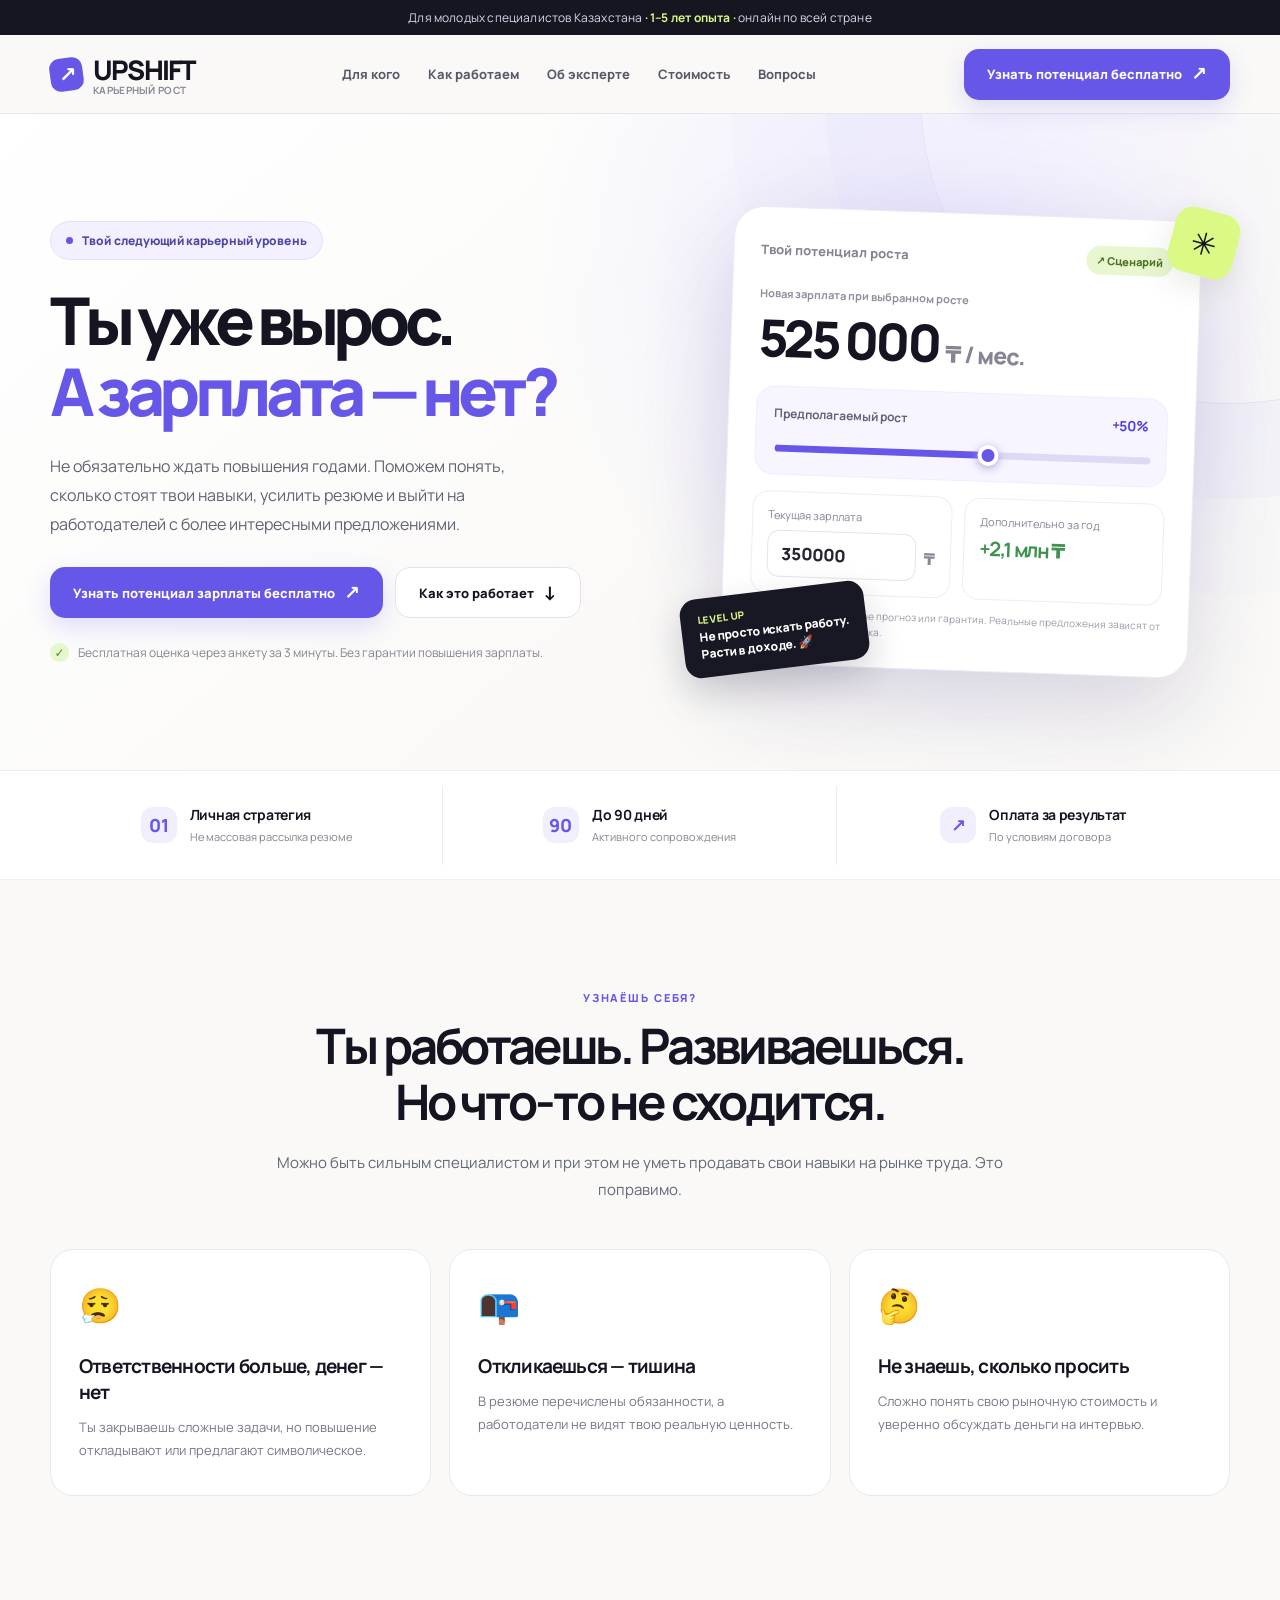
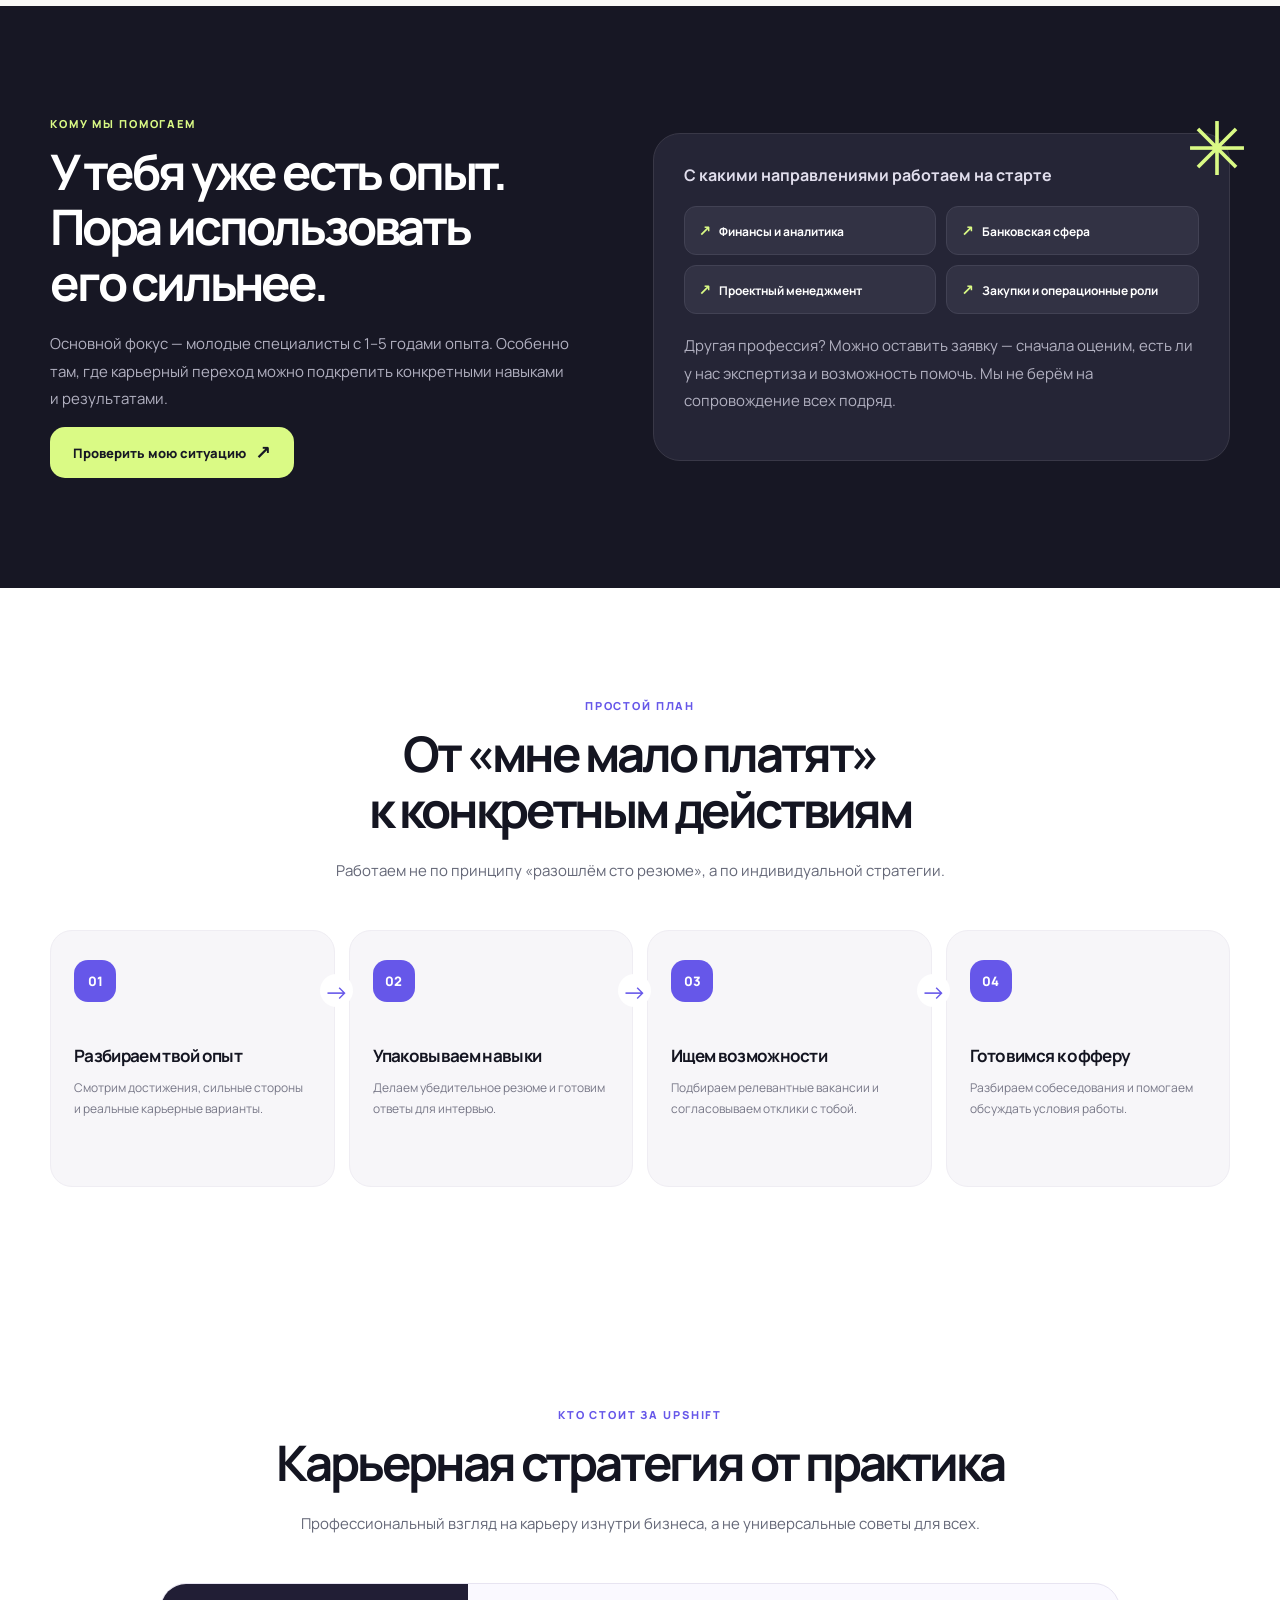
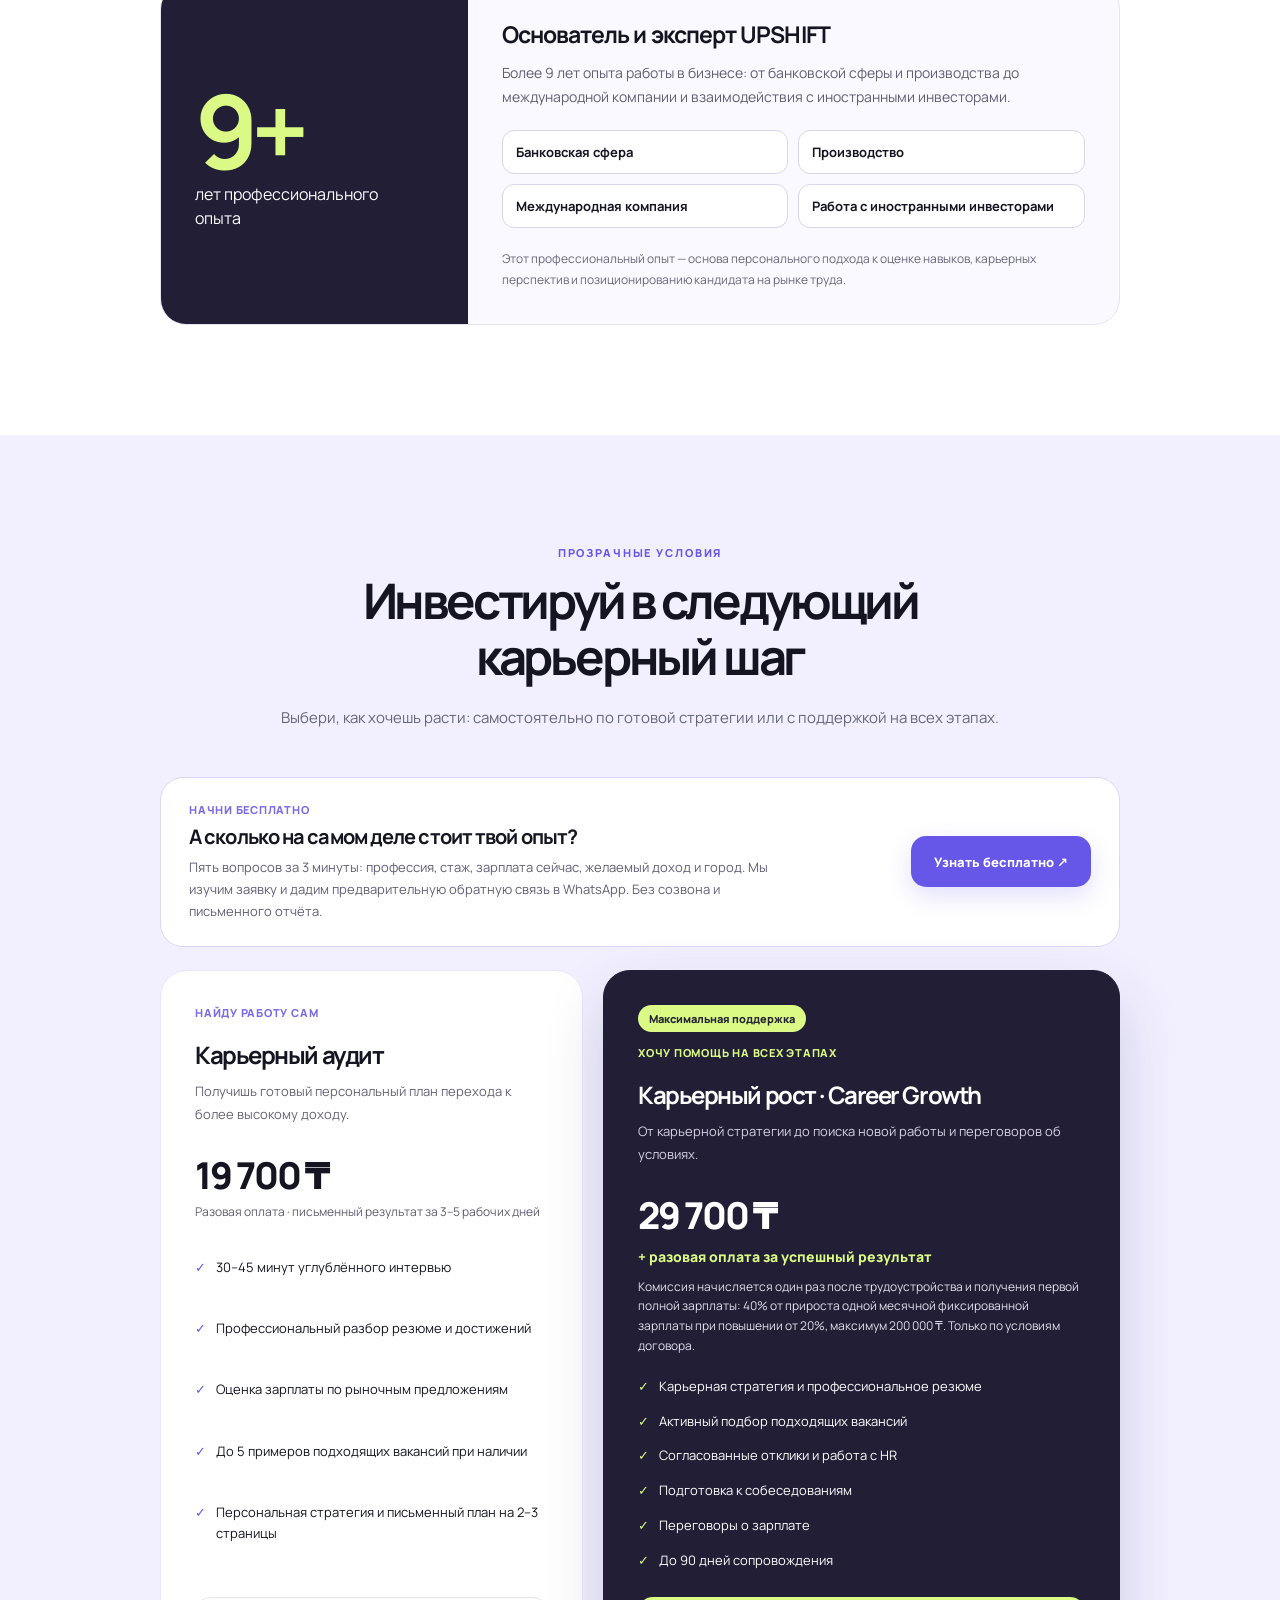
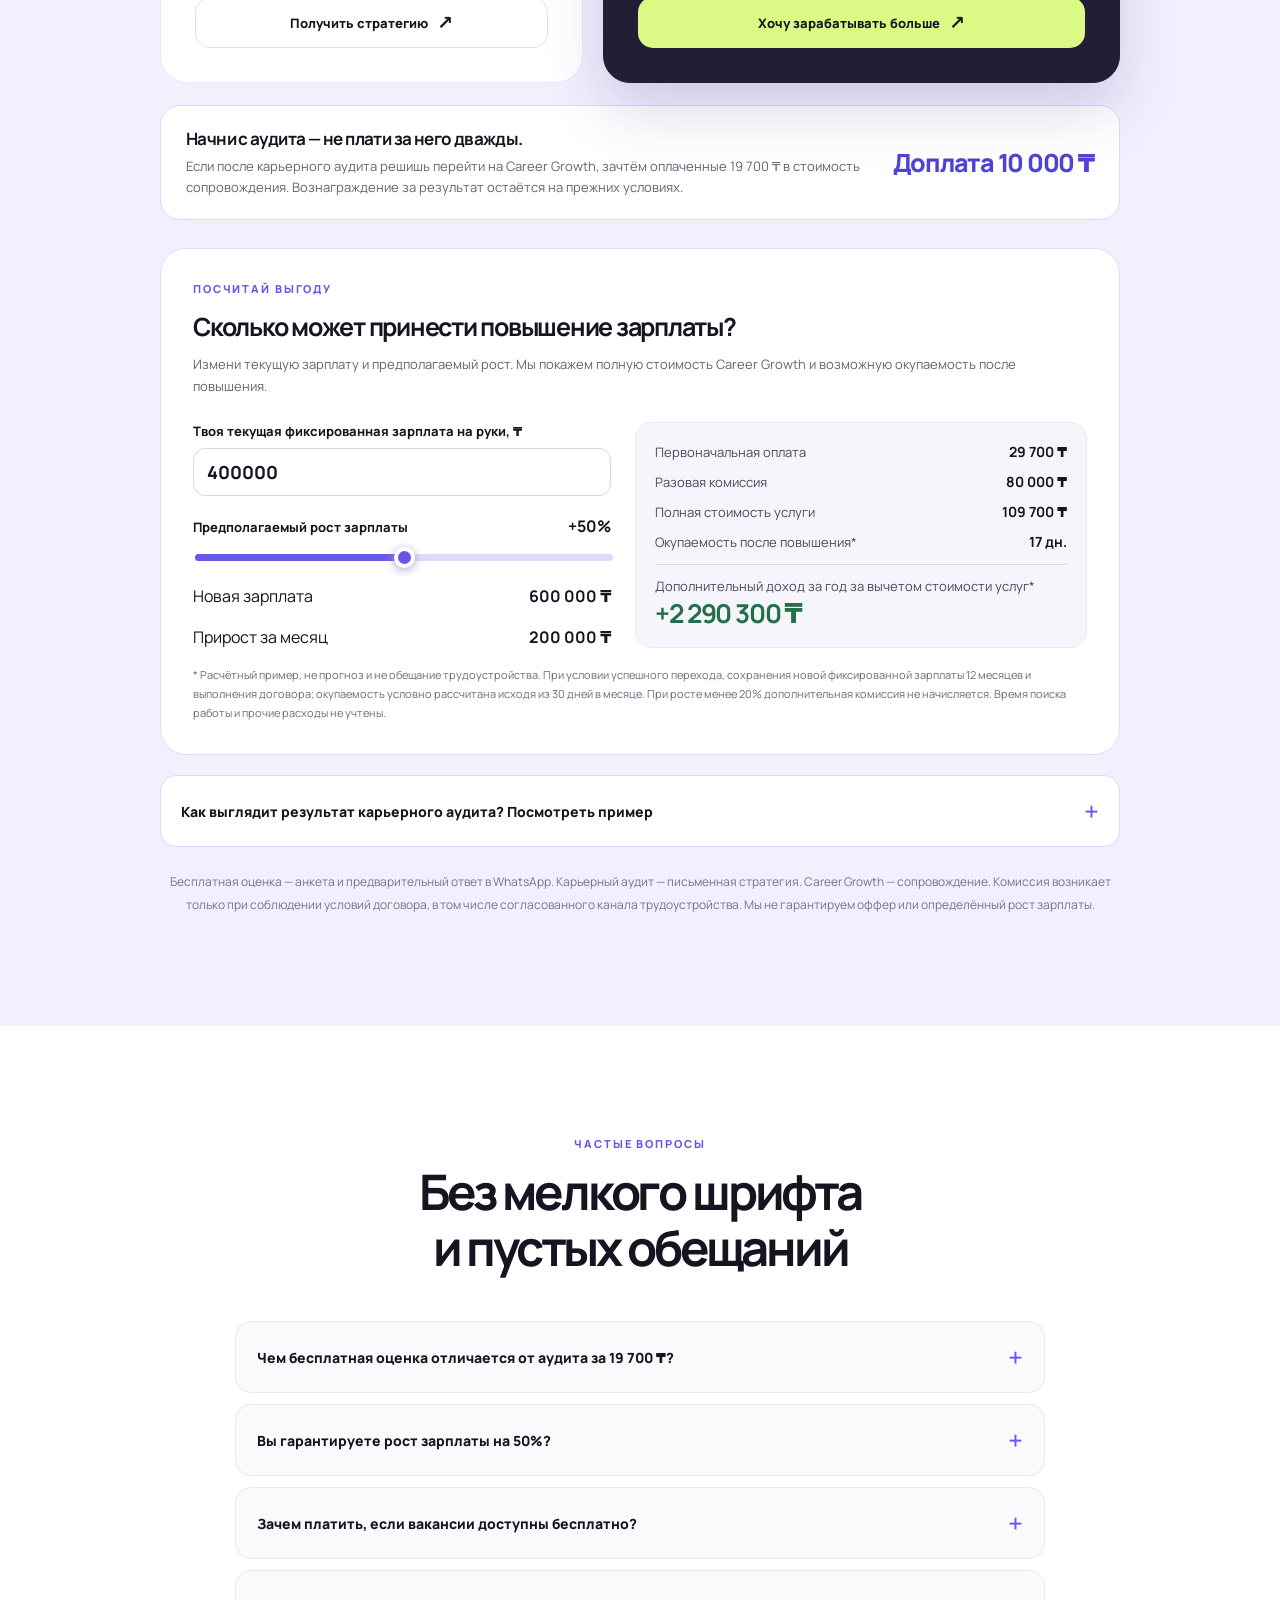
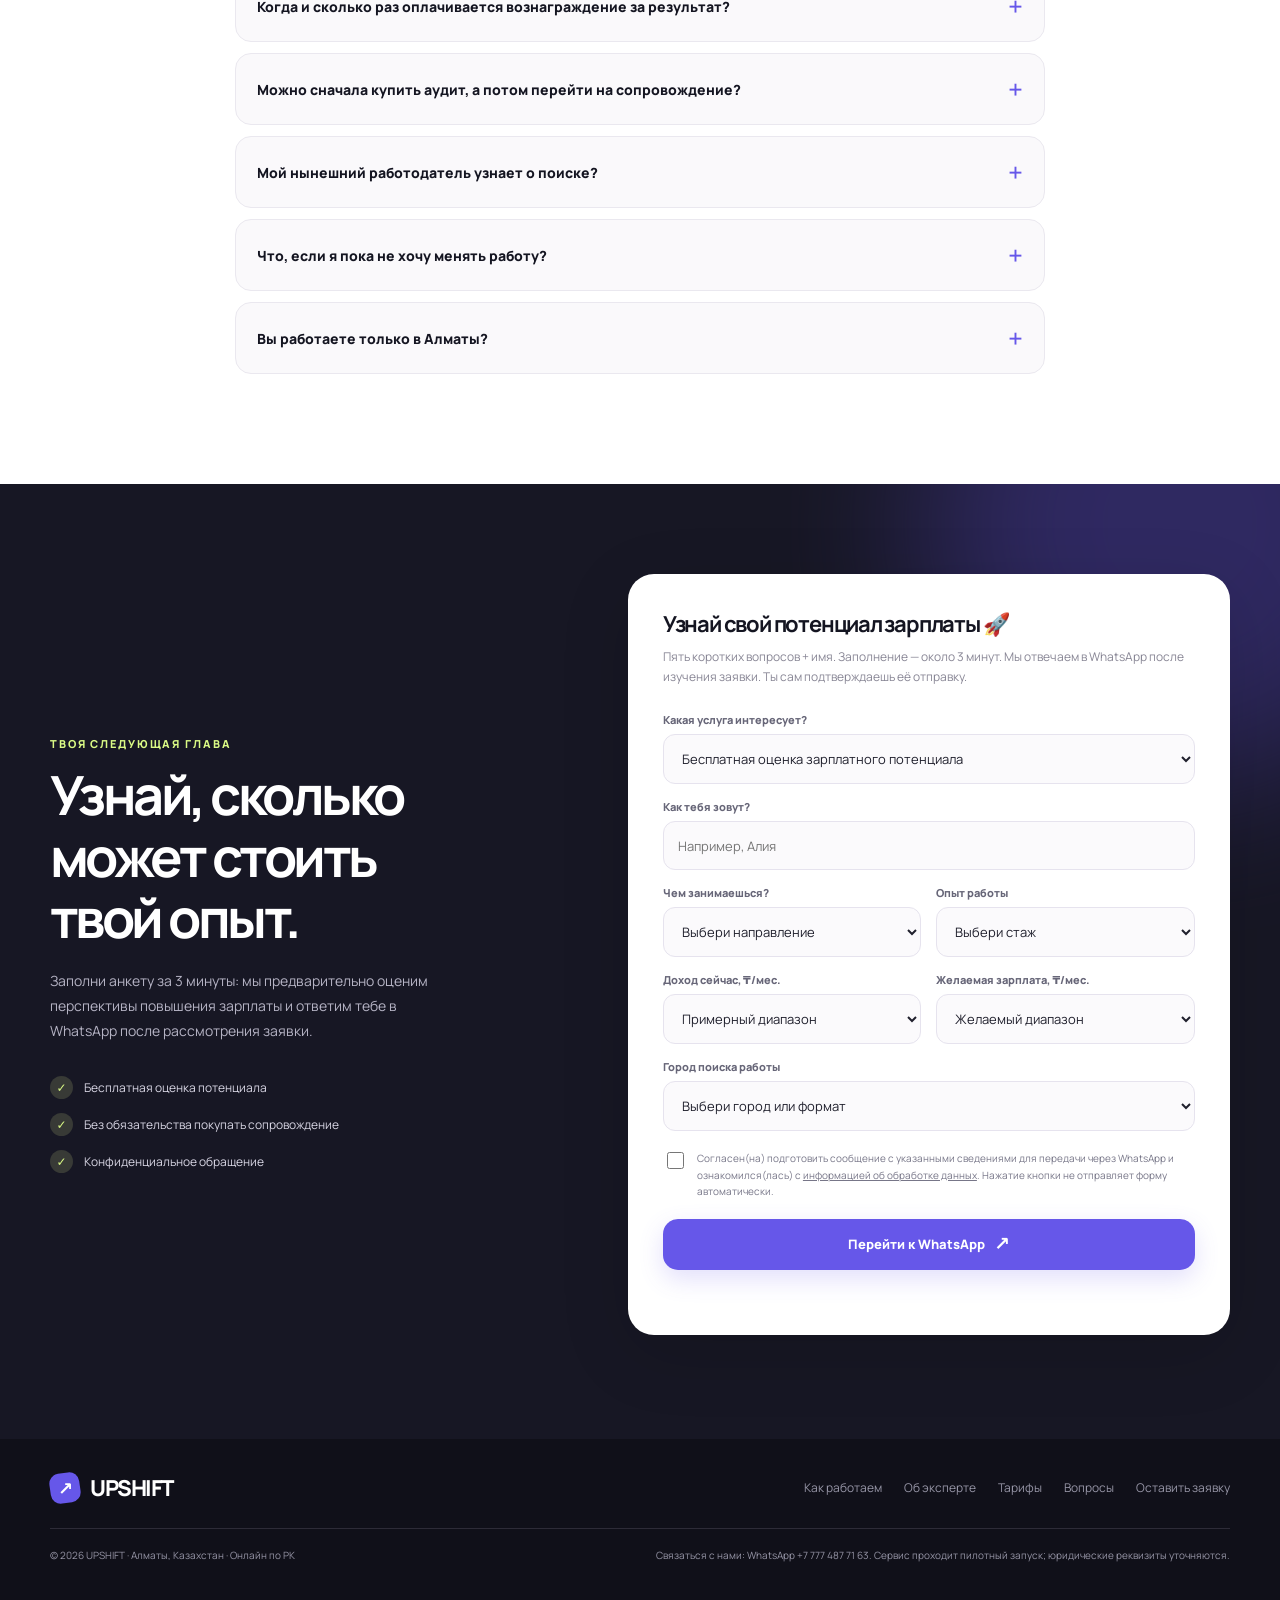
==== commit 4d22b34d: "Improve UPSHIFT pricing, add ROI calculator, audit credit and founder experience" ====
--- a/upshift/index.html
+++ b/upshift/index.html
@@ -194,6 +194,52 @@
     @media(max-width:760px){.container{width:min(100% - 36px,550px)}.topbar{font-size:10px}.header-row{height:67px}.logo{font-size:23px}.nav{display:none;position:absolute;left:0;right:0;top:100%;background:white;padding:18px 24px 22px;box-shadow:0 16px 20px rgba(0,0,0,.08);flex-direction:column;align-items:stretch;font-size:14px}.nav.open{display:flex}.header-row>.btn{display:none}.menu-toggle{display:block}.hero{padding:46px 0 72px}.hero-grid,.audience-grid,.cta-grid{grid-template-columns:1fr;gap:36px}.hero h1{font-size:clamp(43px,11vw,65px);margin:20px 0}.hero-copy{font-size:14px;line-height:1.8}.hero-actions .btn{flex:1}.visual{min-height:400px;margin-top:5px}.dashboard{max-width:410px;transform:rotate(1.1deg)}.mini-star{right:2px}.float-pill{left:0}.trust-row{grid-template-columns:1fr 1fr;min-height:0;padding:12px 0}.trust-item{justify-content:flex-start;border:0;padding:10px 3px}.trust-item:last-child{grid-column:1/-1}.trust-item strong{font-size:12px}.trust-item span{font-size:10px}.trust-icon{width:31px;height:31px;flex:none}.content-section{padding:75px 0!important}.section-header{margin-bottom:31px}.section-header p{font-size:13px}.pain-grid{grid-template-columns:1fr;gap:11px}.pain{min-height:0;padding:24px}.pain .emoji{margin-bottom:12px;font-size:29px}.audience-card{padding:22px}.steps-grid{gap:10px}.step{padding:22px 18px;min-height:210px}.step:not(:last-child):after{display:none}.step-number{margin-bottom:28px}.step h3{font-size:15px}.pricing-grid{grid-template-columns:1fr;max-width:480px}.price-card{padding:27px}.cta-section{padding:75px 0 90px}.lead-form{padding:24px}.footer-bottom{display:block}.mobile-cta{display:block;position:fixed;z-index:44;bottom:0;left:0;right:0;padding:12px 18px calc(12px + env(safe-area-inset-bottom));background:rgba(255,255,255,.96);border-top:1px solid #e8e5ef;backdrop-filter:blur(12px)}.mobile-cta .btn{width:100%;min-height:46px}body{padding-bottom:67px}}
     @media(max-width:410px){.hero-actions{flex-direction:column}.visual{min-height:370px}.dashboard{padding:17px}.dashboard .salary-main{font-size:38px}.mini-star{width:51px;height:51px;font-size:25px;top:-10px}.float-pill{font-size:10px;bottom:-7px}.audience-list{grid-template-columns:1fr}.steps-grid{grid-template-columns:1fr}.step{min-height:0}.step-number{margin-bottom:20px}.form-grid{grid-template-columns:1fr}.field.full{grid-column:1}.btn{white-space:normal}.trust-item strong{font-size:11px}}
     @media(prefers-reduced-motion:reduce){html{scroll-behavior:auto}*,*::before,*::after{transition:none!important;animation:none!important}}
+  
+    /* Career product and return calculator */
+    .featured .featured-ribbon{position:static;align-self:flex-start;margin:0 0 13px;font-size:11px}
+    .price-card .price-caption{font-size:12px;color:#605d70;line-height:1.65}
+    .featured .price-caption{color:#e3dfee}
+    .featured .fee-lead{color:var(--lime);font-weight:800;font-size:14px;margin:4px 0 10px;line-height:1.5}
+    .price-card .price-desc{color:#656375}
+    .featured .price-desc{color:#d6d1e2}
+    .diagnosis-banner p{font-size:13px;color:#625e75}
+    .upgrade-note{max-width:960px;margin:22px auto 0;background:#fff;border:1px solid #ded8fb;border-radius:20px;padding:21px 25px;display:flex;align-items:center;gap:18px;justify-content:space-between}
+    .upgrade-note strong{font-size:17px;letter-spacing:-.035em;display:block;margin-bottom:6px}
+    .upgrade-note p{margin:0;color:#656375;font-size:13px;line-height:1.6}
+    .upgrade-amount{font-size:25px;letter-spacing:-.05em;font-weight:800;color:#5142d8;white-space:nowrap}
+    .roi-panel{max-width:960px;margin:28px auto 0;padding:32px;background:white;border:1px solid #e3defa;border-radius:26px}
+    .roi-panel h3{font-size:25px;letter-spacing:-.05em;margin:8px 0 9px}
+    .roi-intro{font-size:13px;line-height:1.7;color:#646375;margin:0 0 25px}
+    .roi-layout{display:grid;grid-template-columns:1fr 1.08fr;gap:24px;align-items:start}
+    .roi-fields{display:grid;gap:19px}
+    .roi-fields label{font-size:13px;font-weight:750;display:block;margin-bottom:8px}
+    .roi-fields input[type=number]{display:block;width:100%;font-weight:750;font-size:18px;padding:11px 13px;border:1px solid #d9d4e8;border-radius:12px;background:#fff;color:var(--ink)}
+    .roi-fields input[type=range]{width:100%;accent-color:var(--violet)}
+    .roi-line{display:flex;justify-content:space-between;gap:10px;align-items:baseline}
+    .roi-line strong{text-align:right}
+    .roi-result{background:#f6f5fc;border:1px solid #ebe7f8;padding:19px;border-radius:17px;display:grid;gap:11px;color:#4c485f;font-size:13px}
+    .roi-result strong{color:var(--ink);font-size:14px;overflow-wrap:anywhere}
+    .roi-result .roi-total{border-top:1px solid #ddd7f0;padding-top:12px;margin-top:2px}
+    .roi-result .roi-highlight{color:#247048;font-size:26px;letter-spacing:-.045em;line-height:1.1;margin-top:4px;display:block}
+    .roi-foot{font-size:11px;color:#6d697d;line-height:1.7;margin:18px 0 0}
+    .expert-section{background:#fff}
+    .expert-panel{max-width:960px;margin:0 auto;display:grid;grid-template-columns:.64fr 1.36fr;border:1px solid #e7e4f1;background:#faf9ff;border-radius:26px;overflow:hidden}
+    .expert-years{display:flex;flex-direction:column;justify-content:center;align-items:flex-start;padding:34px;background:#211e35;color:#fff}
+    .expert-years strong{font-size:clamp(58px,8vw,105px);letter-spacing:-.075em;line-height:1.02;color:var(--lime)}
+    .expert-years span{font-size:16px;line-height:1.5}
+    .expert-info{padding:34px}
+    .expert-info h3{font-size:23px;letter-spacing:-.04em;margin:0 0 11px}
+    .expert-info p{color:#615f72;font-size:14px;line-height:1.75}
+    .expert-tags{display:grid;grid-template-columns:1fr 1fr;gap:10px;margin:20px 0}
+    .expert-tag{padding:12px 13px;border:1px solid #dad5ef;background:white;border-radius:12px;font-size:13px;font-weight:700}
+    .expert-info .expert-note{font-size:12px;margin:0;color:#696779}
+    .audit-sample{max-width:960px;margin:20px auto 0;background:#fff;border:1px solid #ded8fb;border-radius:16px;padding:0 20px}
+    .audit-sample summary{font-size:14px;line-height:1.5}
+    .audit-example{font-size:13px;line-height:1.7;color:#5e5b70;padding-bottom:18px}
+    .audit-example p{margin:9px 0}
+    .audit-example strong{color:var(--ink)}
+    @media(max-width:760px){.upgrade-note{flex-direction:column;align-items:flex-start;padding:22px}.roi-panel{padding:23px}.roi-layout,.expert-panel{grid-template-columns:1fr}.expert-years{padding:27px}.expert-info{padding:25px}.expert-tags{grid-template-columns:1fr}.roi-result .roi-highlight{font-size:24px}}
+
   </style>
 </head>
 <body>
@@ -201,7 +247,7 @@
   <header class="site-header">
     <div class="container header-row">
       <a class="logo" href="#top" aria-label="UPSHIFT — на главную"><span class="brand-mark"><span>↗</span></span><span>UPSHIFT<small>КАРЬЕРНЫЙ РОСТ</small></span></a>
-      <nav id="site-nav" class="nav" aria-label="Основная навигация"><a href="#why">Для кого</a><a href="#process">Как работаем</a><a href="#pricing">Стоимость</a><a href="#faq">Вопросы</a></nav>
+      <nav id="site-nav" class="nav" aria-label="Основная навигация"><a href="#why">Для кого</a><a href="#process">Как работаем</a><a href="#expert">Об эксперте</a><a href="#pricing">Стоимость</a><a href="#faq">Вопросы</a></nav>
       <a class="btn btn-primary" href="#apply">Узнать потенциал бесплатно <span class="btn-arrow">↗</span></a>
       <button class="menu-toggle" aria-expanded="false" aria-controls="site-nav" aria-label="Открыть меню">☰</button>
     </div>
@@ -244,22 +290,35 @@
     </div></section>
     <section class="content-section audience" id="audience"><div class="container audience-grid"><div><div class="section-kicker">Кому мы помогаем</div><h2>У тебя уже есть опыт. Пора использовать его сильнее.</h2><p>Основной фокус — молодые специалисты с 1–5 годами опыта. Особенно там, где карьерный переход можно подкрепить конкретными навыками и результатами.</p><a class="btn btn-lime" href="#apply">Проверить мою ситуацию <span class="btn-arrow">↗</span></a></div><div class="audience-card"><h3>С какими направлениями работаем на старте</h3><div class="audience-list"><div class="audience-item">Финансы и аналитика</div><div class="audience-item">Банковская сфера</div><div class="audience-item">Проектный менеджмент</div><div class="audience-item">Закупки и операционные роли</div></div><p class="audience-note">Другая профессия? Можно оставить заявку — сначала оценим, есть ли у нас экспертиза и возможность помочь. Мы не берём на сопровождение всех подряд.</p></div></div></section>
     <section class="content-section steps" id="process"><div class="container"><div class="section-header"><div class="section-kicker">Простой план</div><h2>От «мне мало платят»<br>к конкретным действиям</h2><p>Работаем не по принципу «разошлём сто резюме», а по индивидуальной стратегии.</p></div><div class="steps-grid"><article class="step"><div class="step-number">01</div><h3>Разбираем твой опыт</h3><p>Смотрим достижения, сильные стороны и реальные карьерные варианты.</p></article><article class="step"><div class="step-number">02</div><h3>Упаковываем навыки</h3><p>Делаем убедительное резюме и готовим ответы для интервью.</p></article><article class="step"><div class="step-number">03</div><h3>Ищем возможности</h3><p>Подбираем релевантные вакансии и согласовываем отклики с тобой.</p></article><article class="step"><div class="step-number">04</div><h3>Готовимся к офферу</h3><p>Разбираем собеседования и помогаем обсуждать условия работы.</p></article></div></div></section>
-    <section class="content-section pricing" id="pricing"><div class="container"><div class="section-header"><div class="section-kicker">Прозрачные условия</div><h2>Инвестируй в следующий<br>карьерный шаг</h2><p>Начать можно с отдельного аудита. Полное сопровождение — для тех, чей потенциал роста мы подтвердили предварительно.</p></div><div class="diagnosis-banner"><div><div class="price-tag" style="margin-bottom:4px">Первый шаг · бесплатно</div><h3>Узнай свой потенциал зарплаты — 0 ₸</h3><p>Пять вопросов за 3 минуты: профессия, стаж, зарплата сейчас, желаемый доход и город. Мы изучим заявку и дадим предварительную обратную связь через WhatsApp. Без созвона, поиска вакансий и письменного отчёта.</p></div><a class="btn btn-primary" href="#apply" data-service="Бесплатная оценка зарплатного потенциала">Узнать потенциал бесплатно ↗</a></div><div class="pricing-grid">
-      <article class="price-card"><div class="price-tag">Подробный разбор с результатом</div><h3>Карьерный аудит</h3><div class="price-desc">Для тех, кто хочет получить документ с конкретной стратегией и искать работу самостоятельно.</div><div class="price">19 700 ₸</div><div class="price-caption">Разово · письменный результат за 3–5 рабочих дней</div><ul><li>30–45 минут углублённого интервью</li><li>Профессиональный разбор резюме и достижений</li><li>Сравнение зарплат по доступным предложениям</li><li>До 5 примеров релевантных вакансий при наличии</li><li>Письменный план действий на 2–3 страницы</li></ul><a class="btn btn-light" href="#apply" data-service="Карьерный аудит — 19 700 ₸">Заказать аудит <span class="btn-arrow">↗</span></a></article>
-      <article class="price-card featured"><span class="featured-ribbon">Популярный тариф</span><div class="price-tag">Поддержка до оффера</div><h3>Career Growth</h3><div class="price-desc">Полное сопровождение поиска следующей работы.</div><div class="price">29 700 ₸ <sup>+ success fee</sup></div><div class="price-caption">Success fee: 40% прироста одной месячной зарплаты, максимум 200 000 ₸, при росте от 20%</div><ul><li>Карьерная стратегия и сильное резюме</li><li>Подбор подходящих вакансий</li><li>Согласованные отклики и работа с HR</li><li>Подготовка к собеседованиям</li><li>Переговоры о зарплате</li><li>До 90 дней сопровождения</li></ul><a class="btn btn-lime" href="#apply" data-service="Career Growth — 29 700 ₸ + success fee">Проверить, подхожу ли я <span class="btn-arrow">↗</span></a></article>
-    </div><p class="pricing-notes">Бесплатная оценка — анкета за 3 минуты и предварительный ответ в WhatsApp без отчёта. Карьерный аудит за 19 700 ₸ включает углублённый разбор рынка и резюме с письменным планом действий. Success fee по тарифу Career Growth возникает только после трудоустройства через согласованный канал, получения первой полной месячной зарплаты и выполнения условий договора. Мы не гарантируем трудоустройство или конкретный процент повышения.</p></div></section>
+    <section class="content-section expert-section" id="expert"><div class="container">
+      <div class="section-header"><div class="section-kicker">Кто стоит за UPSHIFT</div><h2>Карьерная стратегия от практика</h2><p>Профессиональный взгляд на карьеру изнутри бизнеса, а не универсальные советы для всех.</p></div>
+      <div class="expert-panel"><div class="expert-years"><strong>9+</strong><span>лет профессионального<br>опыта</span></div><div class="expert-info"><h3>Основатель и эксперт UPSHIFT</h3><p>Более 9 лет опыта работы в бизнесе: от банковской сферы и производства до международной компании и взаимодействия с иностранными инвесторами.</p><div class="expert-tags"><div class="expert-tag">Банковская сфера</div><div class="expert-tag">Производство</div><div class="expert-tag">Международная компания</div><div class="expert-tag">Работа с иностранными инвесторами</div></div><p class="expert-note">Этот профессиональный опыт — основа персонального подхода к оценке навыков, карьерных перспектив и позиционированию кандидата на рынке труда.</p></div></div>
+    </div></section>
+    <section class="content-section pricing" id="pricing"><div class="container"><div class="section-header"><div class="section-kicker">Прозрачные условия</div><h2>Инвестируй в следующий<br>карьерный шаг</h2><p>Выбери, как хочешь расти: самостоятельно по готовой стратегии или с поддержкой на всех этапах.</p></div>
+      <div class="diagnosis-banner"><div><div class="price-tag" style="margin-bottom:4px">Начни бесплатно</div><h3>А сколько на самом деле стоит твой опыт?</h3><p>Пять вопросов за 3 минуты: профессия, стаж, зарплата сейчас, желаемый доход и город. Мы изучим заявку и дадим предварительную обратную связь в WhatsApp. Без созвона и письменного отчёта.</p></div><a class="btn btn-primary" href="#apply" data-service="Бесплатная оценка зарплатного потенциала">Узнать бесплатно ↗</a></div>
+      <div class="pricing-grid">
+        <article class="price-card"><div class="price-tag">Найду работу сам</div><h3>Карьерный аудит</h3><div class="price-desc">Получишь готовый персональный план перехода к более высокому доходу.</div><div class="price">19 700 ₸</div><div class="price-caption">Разовая оплата · письменный результат за 3–5 рабочих дней</div><ul><li>30–45 минут углублённого интервью</li><li>Профессиональный разбор резюме и достижений</li><li>Оценка зарплаты по рыночным предложениям</li><li>До 5 примеров подходящих вакансий при наличии</li><li>Персональная стратегия и письменный план на 2–3 страницы</li></ul><a class="btn btn-light" href="#apply" data-service="Карьерный аудит — 19 700 ₸">Получить стратегию <span class="btn-arrow">↗</span></a></article>
+        <article class="price-card featured"><span class="featured-ribbon">Максимальная поддержка</span><div class="price-tag">Хочу помощь на всех этапах</div><h3>Карьерный рост · Career Growth</h3><div class="price-desc">От карьерной стратегии до поиска новой работы и переговоров об условиях.</div><div class="price">29 700 ₸</div><div class="fee-lead">+ разовая оплата за успешный результат</div><div class="price-caption">Комиссия начисляется один раз после трудоустройства и получения первой полной зарплаты: 40% от прироста одной месячной фиксированной зарплаты при повышении от 20%, максимум 200 000 ₸. Только по условиям договора.</div><ul><li>Карьерная стратегия и профессиональное резюме</li><li>Активный подбор подходящих вакансий</li><li>Согласованные отклики и работа с HR</li><li>Подготовка к собеседованиям</li><li>Переговоры о зарплате</li><li>До 90 дней сопровождения</li></ul><a class="btn btn-lime" href="#apply" data-service="Career Growth — 29 700 ₸ + success fee">Хочу зарабатывать больше <span class="btn-arrow">↗</span></a></article>
+      </div>
+      <div class="upgrade-note"><div><strong>Начни с аудита — не плати за него дважды.</strong><p>Если после карьерного аудита решишь перейти на Career Growth, зачтём оплаченные 19 700 ₸ в стоимость сопровождения. Вознаграждение за результат остаётся на прежних условиях.</p></div><div class="upgrade-amount">Доплата 10 000 ₸</div></div>
+      <div class="roi-panel" id="roi"><div class="section-kicker">Посчитай выгоду</div><h3>Сколько может принести повышение зарплаты?</h3><p class="roi-intro">Измени текущую зарплату и предполагаемый рост. Мы покажем полную стоимость Career Growth и возможную окупаемость после повышения.</p><div class="roi-layout">
+        <div class="roi-fields"><div><label for="roi-salary">Твоя текущая фиксированная зарплата на руки, ₸</label><input id="roi-salary" type="number" min="100000" max="5000000" step="10000" value="400000" inputmode="numeric"></div><div><div class="roi-line"><label for="roi-growth">Предполагаемый рост зарплаты</label><strong id="roi-growth-label">+50%</strong></div><input type="range" id="roi-growth" min="0" max="100" step="5" value="50"></div><div class="roi-line"><span>Новая зарплата</span><strong id="roi-new">600 000 ₸</strong></div><div class="roi-line"><span>Прирост за месяц</span><strong id="roi-month">200 000 ₸</strong></div></div>
+        <div class="roi-result" aria-live="polite"><div class="roi-line"><span>Первоначальная оплата</span><strong>29 700 ₸</strong></div><div class="roi-line"><span>Разовая комиссия</span><strong id="roi-fee">80 000 ₸</strong></div><div class="roi-line"><span>Полная стоимость услуги</span><strong id="roi-total">109 700 ₸</strong></div><div class="roi-line"><span>Окупаемость после повышения*</span><strong id="roi-payback">17 дней</strong></div><div class="roi-total"><span>Дополнительный доход за год за вычетом стоимости услуг*</span><strong class="roi-highlight" id="roi-net">+2 290 300 ₸</strong></div></div>
+      </div><p class="roi-foot">* Расчётный пример, не прогноз и не обещание трудоустройства. При условии успешного перехода, сохранения новой фиксированной зарплаты 12 месяцев и выполнения договора; окупаемость условно рассчитана исходя из 30 дней в месяце. При росте менее 20% дополнительная комиссия не начисляется. Время поиска работы и прочие расходы не учтены.</p></div>
+      <details class="audit-sample"><summary>Как выглядит результат карьерного аудита? Посмотреть пример</summary><div class="audit-example"><p><strong>Демонстрационный фрагмент — вымышленный кандидат, не реальный кейс.</strong></p><p><strong>Исходные данные:</strong> финансовый аналитик, опыт 3 года, фиксированный доход 400 000 ₸.</p><p><strong>Карьерная гипотеза:</strong> позиции старшего аналитика или FP&amp;A-специалиста. Цель 500–600 тыс. ₸ требует проверки актуальных вакансий и навыков.</p><p><strong>Что усилить:</strong> показать в резюме результаты финансового анализа, опыт бюджетирования, владение Excel и отчётностью; объяснять вклад в бизнес-решения на интервью.</p><p><strong>План:</strong> неделя 1 — обновление резюме; неделя 2 — подбор подходящих работодателей и согласование зарплатных ориентиров; недели 3–4 — целевые отклики и подготовка к интервью. В реальном отчёте рекомендации и примеры вакансий подбираются индивидуально.</p></div></details>
+      <p class="pricing-notes">Бесплатная оценка — анкета и предварительный ответ в WhatsApp. Карьерный аудит — письменная стратегия. Career Growth — сопровождение. Комиссия возникает только при соблюдении условий договора, в том числе согласованного канала трудоустройства. Мы не гарантируем оффер или определённый рост зарплаты.</p></div></section>
     <section class="content-section faq" id="faq"><div class="container"><div class="section-header"><div class="section-kicker">Частые вопросы</div><h2>Без мелкого шрифта<br>и пустых обещаний</h2></div><div class="faq-list">
       <details><summary>Чем бесплатная оценка отличается от аудита за 19 700 ₸?</summary><p>Бесплатно ты за 3 минуты заполняешь анкету о профессии, опыте, зарплате, желаемом доходе и городе. Мы изучаем заявку и отвечаем в WhatsApp с предварительной оценкой перспектив — без отчёта и подбора вакансий. Карьерный аудит за 19 700 ₸ — это углублённая консультация, анализ рынка и резюме, а также письменный план на 2–3 страницы за 3–5 рабочих дней. Аудит можно использовать самостоятельно.</p></details>
       <details><summary>Вы гарантируете рост зарплаты на 50%?</summary><p>Нет. 30–50% — ориентир для отдельных карьерных переходов, а не обещание. По бесплатной анкете мы предварительно оцениваем перспективы с учётом твоих данных и рынка.</p></details>
       <details><summary>Зачем платить, если вакансии доступны бесплатно?</summary><p>Ты платишь не за доступ к вакансиям. Наша работа — стратегия поиска, анализ твоей профессиональной ценности, резюме, подготовка к интервью и сопровождение переговоров.</p></details>
-      <details><summary>Когда оплачивается success fee?</summary><p>По модели Career Growth комиссия составляет 40% положительного прироста одной месячной фиксированной зарплаты, но не более 200 000 ₸. Она возникает при росте не менее 20% только при соблюдении условий договора, после выхода на работу и получения оплаты за первый полный месяц.</p></details>
+      <details><summary>Когда и сколько раз оплачивается вознаграждение за результат?</summary><p>Один раз, а не каждый месяц. Например, при росте зарплаты с 400 000 до 600 000 ₸ разовая комиссия составит 80 000 ₸. Это 40% прироста одной месячной фиксированной зарплаты, максимум 200 000 ₸, при повышении не менее 20%. Комиссия начисляется после выхода на работу через согласованный канал, получения зарплаты за первый полный месяц и выполнения условий договора.</p></details><details><summary>Можно сначала купить аудит, а потом перейти на сопровождение?</summary><p>Да. Оплаченные 19 700 ₸ зачтём в первоначальную стоимость Career Growth. Доплата составит 10 000 ₸. Вознаграждение за успешный результат рассчитывается отдельно по общим условиям.</p></details>
       <details><summary>Мой нынешний работодатель узнает о поиске?</summary><p>Мы не связываемся с текущим работодателем без твоего отдельного разрешения. Каждая передача резюме потенциальному работодателю согласовывается с тобой.</p></details>
       <details><summary>Что, если я пока не хочу менять работу?</summary><p>Можно начать с карьерного аудита, чтобы понять рынок и подготовиться к переговорам о повышении в своей компании. Полное сопровождение лучше подходит тем, кто действительно рассматривает переход.</p></details>
       <details><summary>Вы работаете только в Алматы?</summary><p>Стартуем из Алматы, но карьерные консультации и сопровождение могут проводиться онлайн по Казахстану. Доступные вакансии зависят от города, специальности и формата работы.</p></details>
     </div></div></section>
     <section class="cta-section" id="apply"><div class="container cta-grid"><div class="cta-left"><div class="section-kicker">Твоя следующая глава</div><h2>Узнай, сколько<br>может стоить<br>твой опыт.</h2><p>Заполни анкету за 3 минуты: мы предварительно оценим перспективы повышения зарплаты и ответим тебе в WhatsApp после рассмотрения заявки.</p><div class="cta-advantages"><span>Бесплатная оценка потенциала</span><span>Без обязательства покупать сопровождение</span><span>Конфиденциальное обращение</span></div></div><form class="lead-form" id="lead-form"><h3>Узнай свой потенциал зарплаты 🚀</h3><p class="form-intro">Пять коротких вопросов + имя. Заполнение — около 3 минут. Мы отвечаем в WhatsApp после изучения заявки. Ты сам подтверждаешь её отправку.</p><div class="form-grid"><div class="field full"><label for="lead-service">Какая услуга интересует?</label><select id="lead-service" name="service" required><option>Бесплатная оценка зарплатного потенциала</option><option>Карьерный аудит — 19 700 ₸</option><option>Career Growth — 29 700 ₸ + success fee</option></select></div><div class="field full"><label for="lead-name">Как тебя зовут?</label><input id="lead-name" name="name" placeholder="Например, Алия" maxlength="70" autocomplete="given-name" required /></div><div class="field"><label for="lead-role">Чем занимаешься?</label><select id="lead-role" name="role" required><option value="" selected disabled>Выбери направление</option><option>Финансы / аналитика</option><option>Банк / кредитование</option><option>Проектный менеджмент</option><option>Закупки / операции</option><option>Другое</option></select></div><div class="field"><label for="lead-experience">Опыт работы</label><select id="lead-experience" name="experience" required><option value="" selected disabled>Выбери стаж</option><option>Меньше 1 года</option><option>1–2 года</option><option>3–5 лет</option><option>Больше 5 лет</option></select></div><div class="field"><label for="lead-current">Доход сейчас, ₸/мес.</label><select id="lead-current" name="salary" required><option value="" selected disabled>Примерный диапазон</option><option>До 250 000 ₸</option><option>250 000–400 000 ₸</option><option>400 000–600 000 ₸</option><option>600 000–900 000 ₸</option><option>Более 900 000 ₸</option><option>Не хочу указывать</option></select></div><div class="field"><label for="lead-goal">Желаемая зарплата, ₸/мес.</label><select id="lead-goal" name="goal" required><option value="" selected disabled>Желаемый диапазон</option><option>250 000–400 000 ₸</option><option>400 000–600 000 ₸</option><option>600 000–900 000 ₸</option><option>900 000–1 200 000 ₸</option><option>Более 1 200 000 ₸</option><option>Пока не знаю</option></select></div><div class="field full"><label for="lead-city">Город поиска работы</label><select id="lead-city" name="city" required><option value="" selected disabled>Выбери город или формат</option><option>Алматы</option><option>Астана</option><option>Шымкент</option><option>Другой город Казахстана</option><option>Рассматриваю удалённую работу</option></select></div></div><label class="form-consent"><input id="lead-consent" type="checkbox" required /><span>Согласен(на) подготовить сообщение с указанными сведениями для передачи через WhatsApp и ознакомился(лась) с <a href="#privacy" id="privacy-link">информацией об обработке данных</a>. Нажатие кнопки не отправляет форму автоматически.</span></label><button class="btn btn-primary submit" type="submit">Перейти к WhatsApp <span class="btn-arrow">↗</span></button><div id="form-status" class="form-status" role="status" aria-live="polite"></div><div id="privacy" class="privacy-block"><h4>Как используются данные</h4>Данные из формы используются только для составления текста заявки. Данные не сохраняются на сервере этого сайта: сообщение формируется на вашем устройстве и отправляется только после вашего подтверждения в WhatsApp. При переходе в WhatsApp информация передаётся через выбранный вами сервис согласно его правилам. Перед полноценным коммерческим запуском необходимо дополнить сведения об операторе персональных данных и политику конфиденциальности.</div></form></div></section>
   </main>
-  <footer><div class="container"><div class="footer-top"><a class="logo" href="#top"><span class="brand-mark"><span>↗</span></span><span>UPSHIFT</span></a><div class="footer-links"><a href="#process">Как работаем</a><a href="#pricing">Тарифы</a><a href="#faq">Вопросы</a><a href="#apply">Оставить заявку</a></div></div><div class="footer-bottom"><span>© <span id="year">2026</span> UPSHIFT · Алматы, Казахстан · Онлайн по РК</span><span>Связаться с нами: <a href="https://wa.me/77774877163" target="_blank" rel="noopener noreferrer">WhatsApp +7 777 487 71 63</a>. Сервис проходит пилотный запуск; юридические реквизиты уточняются.</span></div></div></footer>
+  <footer><div class="container"><div class="footer-top"><a class="logo" href="#top"><span class="brand-mark"><span>↗</span></span><span>UPSHIFT</span></a><div class="footer-links"><a href="#process">Как работаем</a><a href="#expert">Об эксперте</a><a href="#pricing">Тарифы</a><a href="#faq">Вопросы</a><a href="#apply">Оставить заявку</a></div></div><div class="footer-bottom"><span>© <span id="year">2026</span> UPSHIFT · Алматы, Казахстан · Онлайн по РК</span><span>Связаться с нами: <a href="https://wa.me/77774877163" target="_blank" rel="noopener noreferrer">WhatsApp +7 777 487 71 63</a>. Сервис проходит пилотный запуск; юридические реквизиты уточняются.</span></div></div></footer>
   <div class="mobile-cta"><a href="#apply" class="btn btn-primary">Узнать потенциал бесплатно <span class="btn-arrow">↗</span></a></div>
   <script>
     'use strict';
@@ -283,6 +342,34 @@
     salaryInput.addEventListener('input',renderSalary);
     growthInput.addEventListener('input',renderSalary);
     renderSalary();
+
+    // ROI illustration: one-time fee and net annual salary gain.
+    const roiSalary = document.getElementById('roi-salary');
+    const roiGrowth = document.getElementById('roi-growth');
+    function calculateRoi(salary,growth){
+      const next=Math.round(salary*(1+growth/100));
+      const delta=next-salary;
+      const fee=growth>=20?Math.min(200000,Math.round(delta*0.4)):0;
+      const total=29700+fee;
+      return {next,delta,fee,total,net:delta*12-total,days:delta>0?Math.ceil(total/delta*30):null};
+    }
+    function renderRoi(){
+      const salary=Math.max(0,Math.min(5000000,Number(roiSalary.value)||0));
+      const growth=Number(roiGrowth.value);
+      const v=calculateRoi(salary,growth);
+      const format=v=>money(v)+' ₸';
+      document.getElementById('roi-growth-label').textContent='+'+growth+'%';
+      document.getElementById('roi-new').textContent=format(v.next);
+      document.getElementById('roi-month').textContent=format(v.delta);
+      document.getElementById('roi-fee').textContent=format(v.fee);
+      document.getElementById('roi-total').textContent=format(v.total);
+      document.getElementById('roi-payback').textContent=v.days===null?'Нет окупаемости':money(v.days)+' дн.';
+      document.getElementById('roi-net').textContent=(v.net>0?'+':'')+format(v.net);
+      document.getElementById('roi-net').style.color=v.net<0?'#a33c43':'#247048';
+    }
+    roiSalary.addEventListener('input',renderRoi);
+    roiGrowth.addEventListener('input',renderRoi);
+    renderRoi();
     const menu = document.querySelector('.menu-toggle');
     const nav = document.getElementById('site-nav');
     menu.addEventListener('click',()=>{
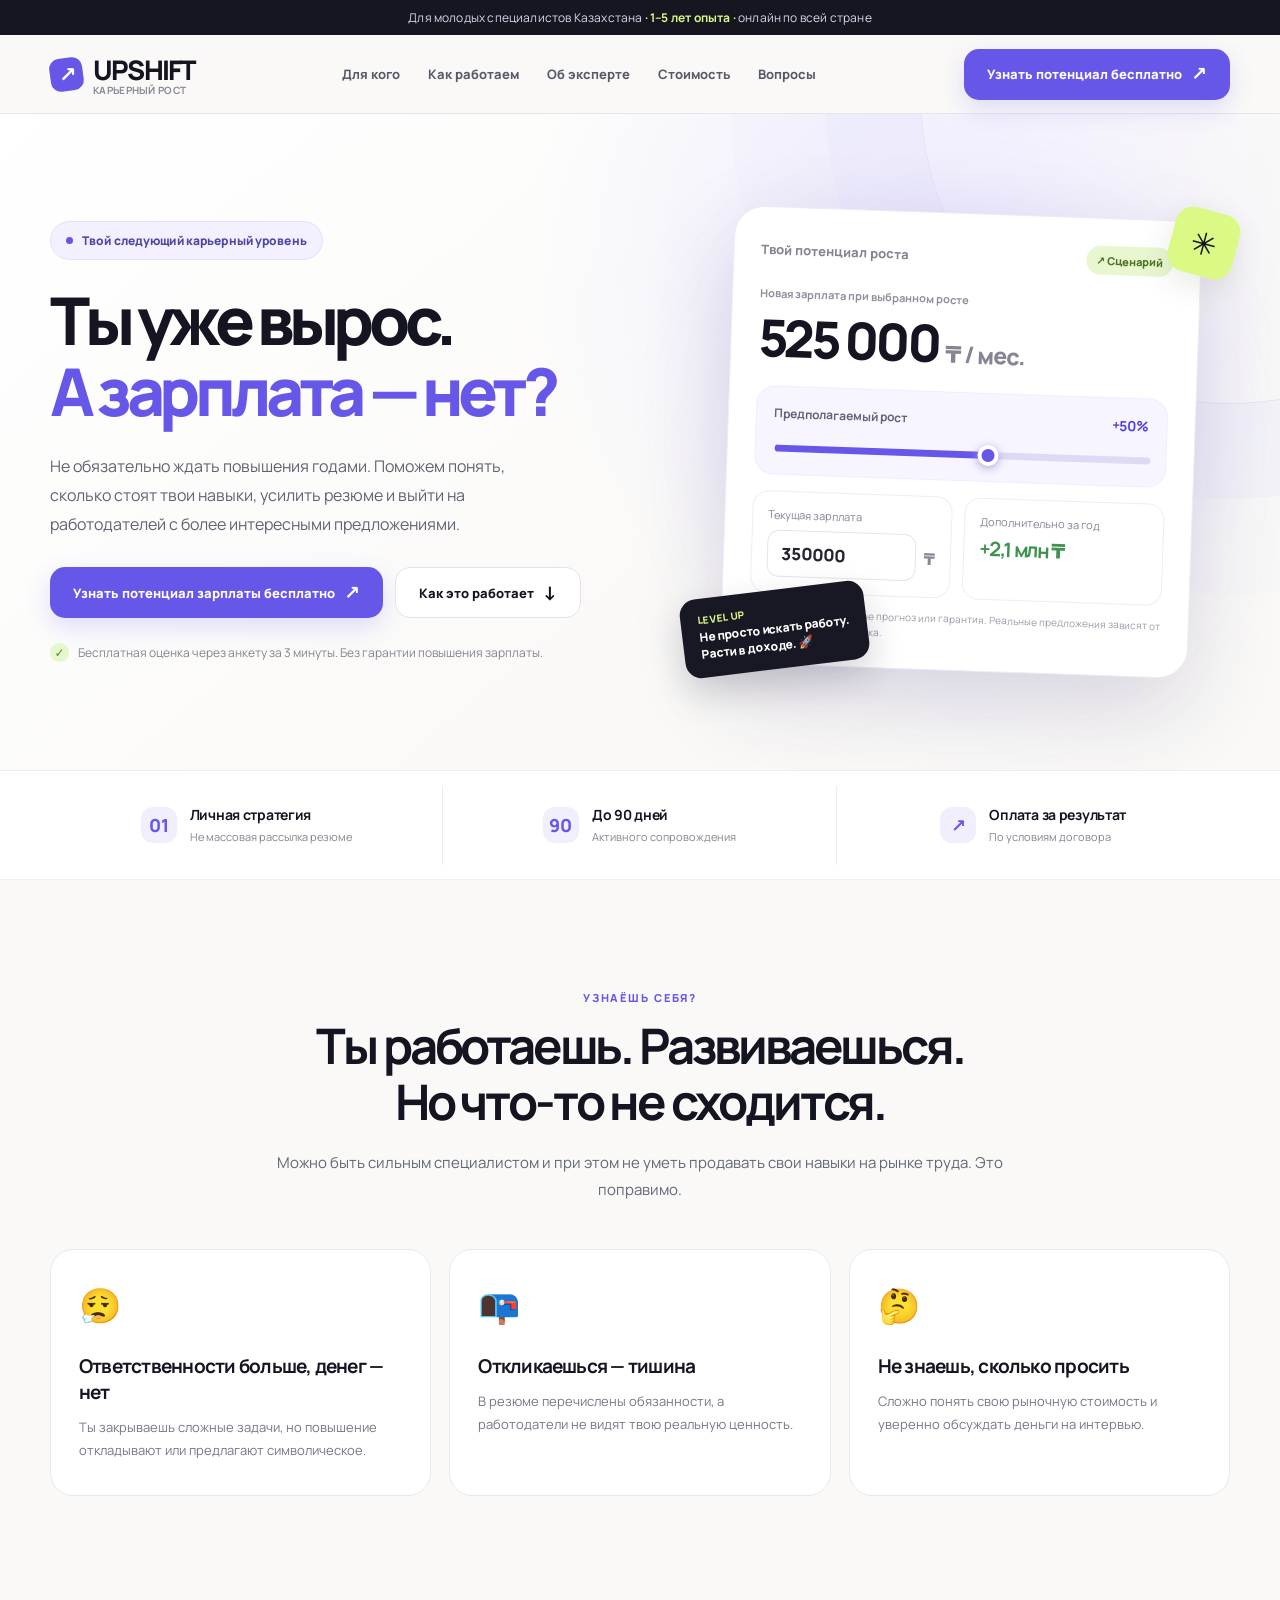
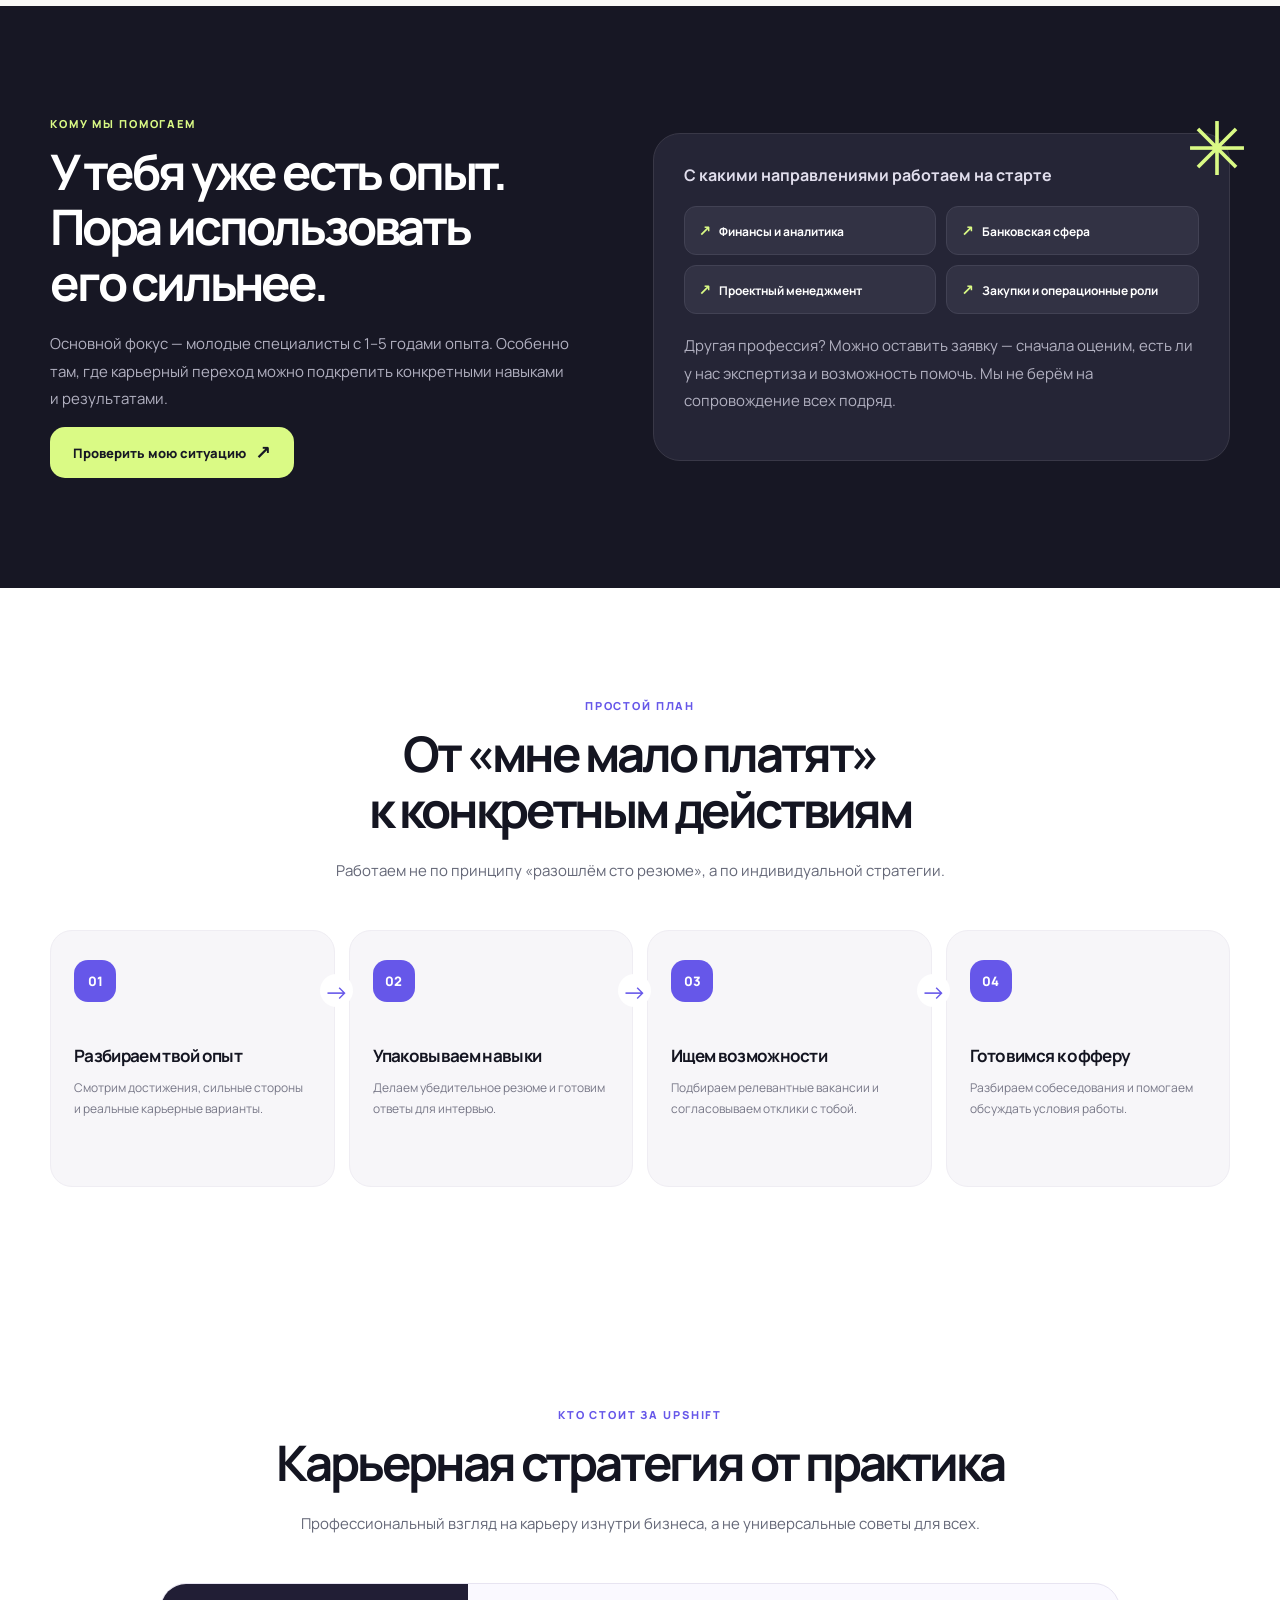
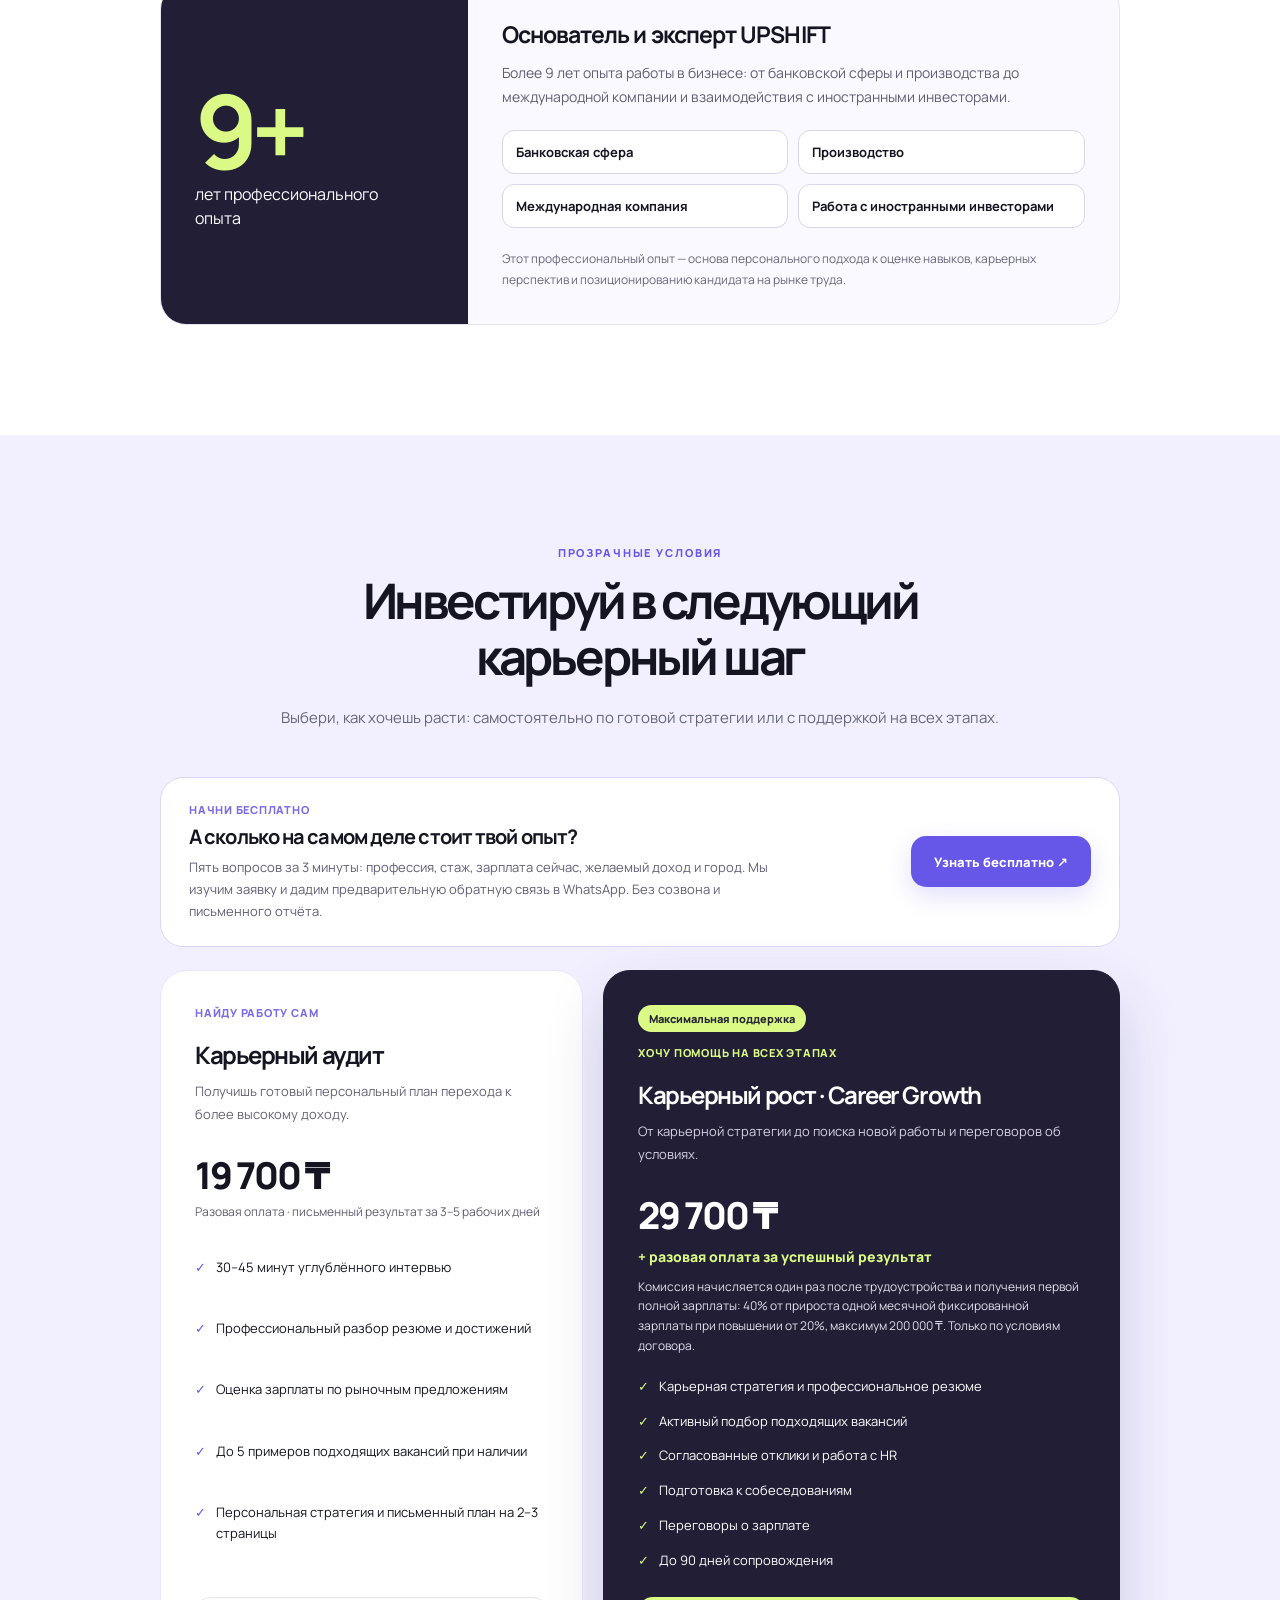
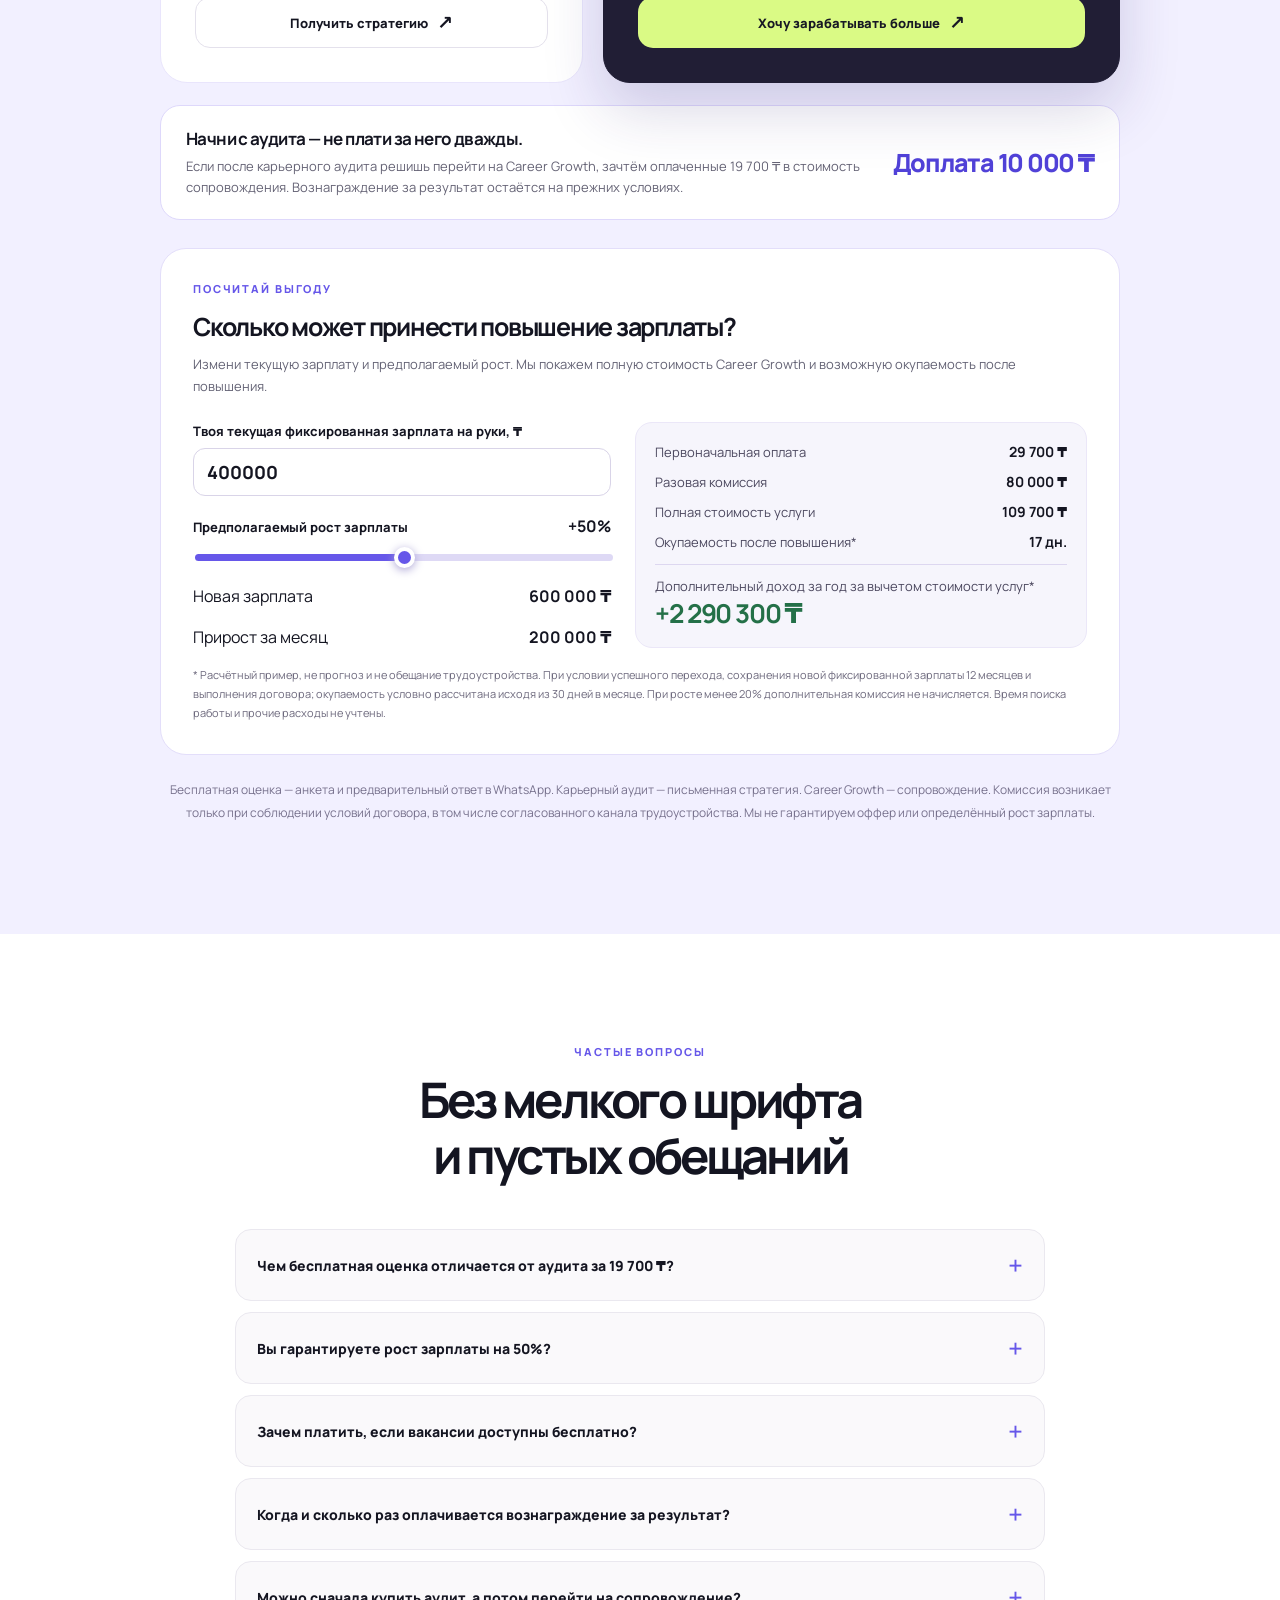
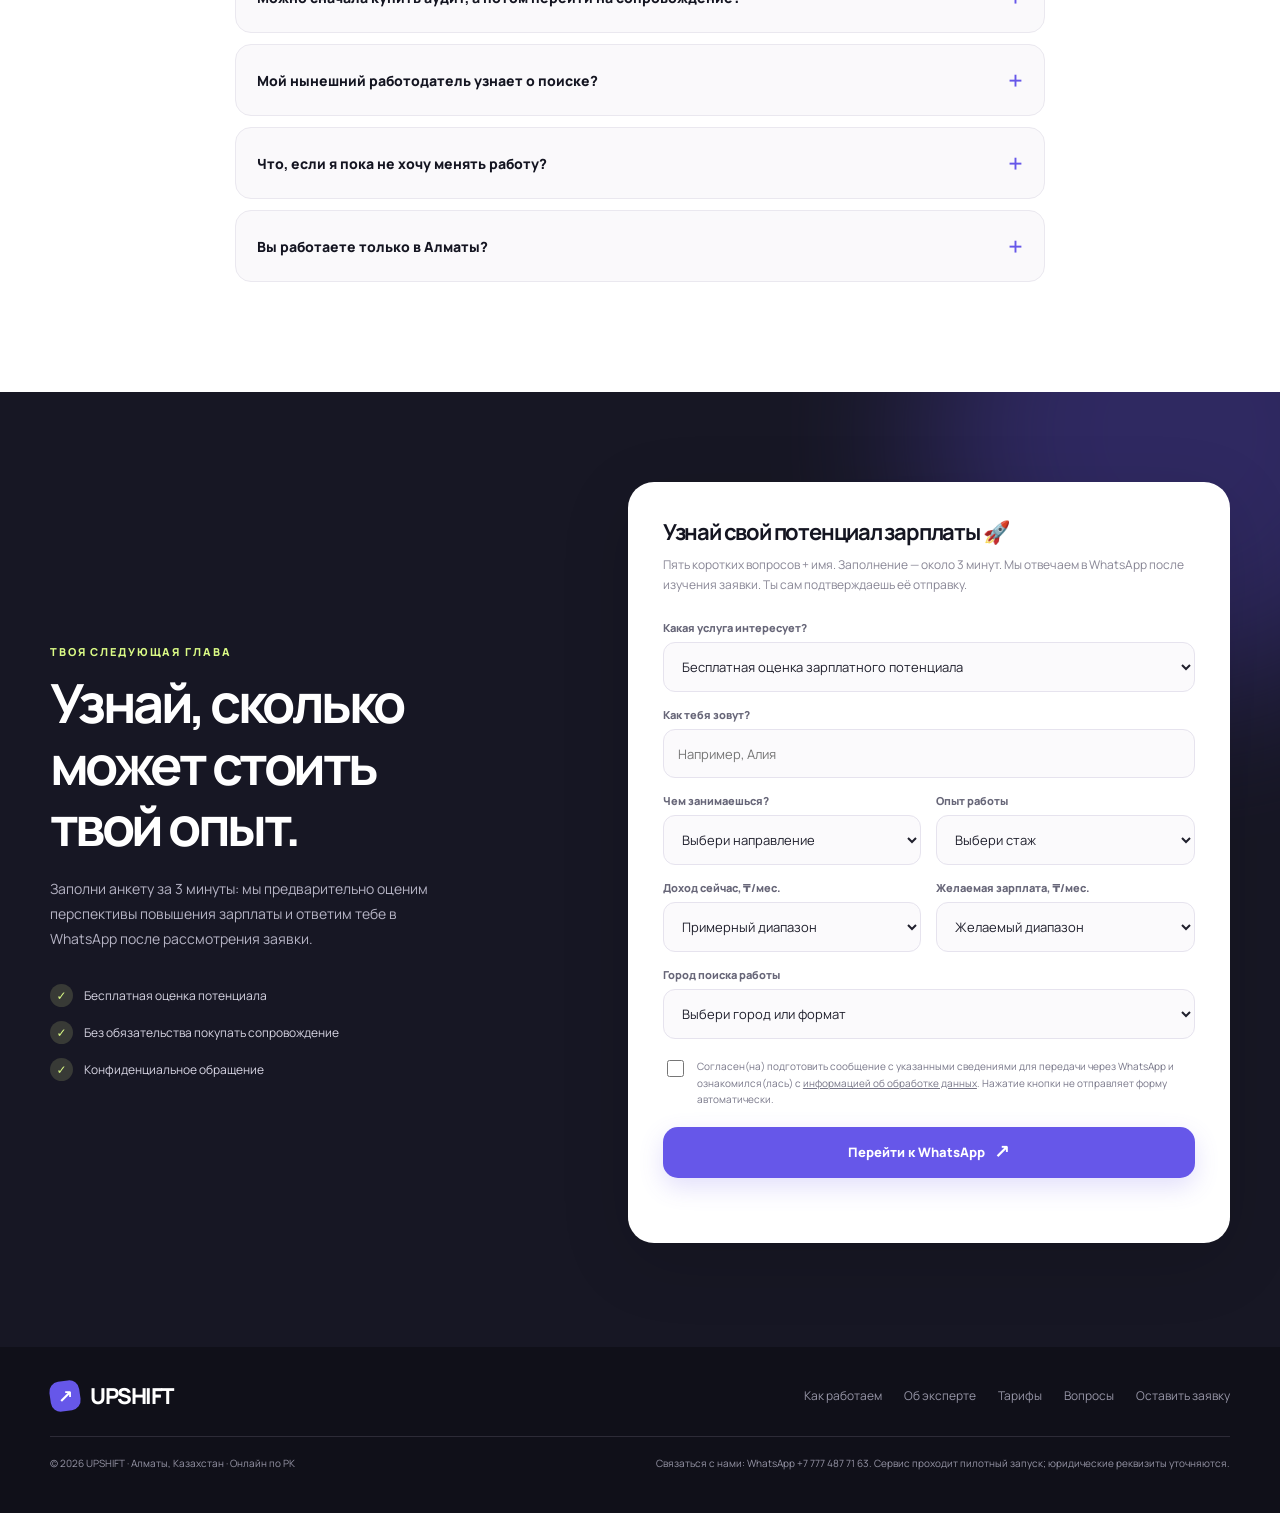
==== commit 3f7c0e82: "Remove illustrative career audit example" ====
--- a/upshift/index.html
+++ b/upshift/index.html
@@ -233,11 +233,6 @@
     .expert-tags{display:grid;grid-template-columns:1fr 1fr;gap:10px;margin:20px 0}
     .expert-tag{padding:12px 13px;border:1px solid #dad5ef;background:white;border-radius:12px;font-size:13px;font-weight:700}
     .expert-info .expert-note{font-size:12px;margin:0;color:#696779}
-    .audit-sample{max-width:960px;margin:20px auto 0;background:#fff;border:1px solid #ded8fb;border-radius:16px;padding:0 20px}
-    .audit-sample summary{font-size:14px;line-height:1.5}
-    .audit-example{font-size:13px;line-height:1.7;color:#5e5b70;padding-bottom:18px}
-    .audit-example p{margin:9px 0}
-    .audit-example strong{color:var(--ink)}
     @media(max-width:760px){.upgrade-note{flex-direction:column;align-items:flex-start;padding:22px}.roi-panel{padding:23px}.roi-layout,.expert-panel{grid-template-columns:1fr}.expert-years{padding:27px}.expert-info{padding:25px}.expert-tags{grid-template-columns:1fr}.roi-result .roi-highlight{font-size:24px}}
 
   </style>
@@ -305,7 +300,7 @@
         <div class="roi-fields"><div><label for="roi-salary">Твоя текущая фиксированная зарплата на руки, ₸</label><input id="roi-salary" type="number" min="100000" max="5000000" step="10000" value="400000" inputmode="numeric"></div><div><div class="roi-line"><label for="roi-growth">Предполагаемый рост зарплаты</label><strong id="roi-growth-label">+50%</strong></div><input type="range" id="roi-growth" min="0" max="100" step="5" value="50"></div><div class="roi-line"><span>Новая зарплата</span><strong id="roi-new">600 000 ₸</strong></div><div class="roi-line"><span>Прирост за месяц</span><strong id="roi-month">200 000 ₸</strong></div></div>
         <div class="roi-result" aria-live="polite"><div class="roi-line"><span>Первоначальная оплата</span><strong>29 700 ₸</strong></div><div class="roi-line"><span>Разовая комиссия</span><strong id="roi-fee">80 000 ₸</strong></div><div class="roi-line"><span>Полная стоимость услуги</span><strong id="roi-total">109 700 ₸</strong></div><div class="roi-line"><span>Окупаемость после повышения*</span><strong id="roi-payback">17 дней</strong></div><div class="roi-total"><span>Дополнительный доход за год за вычетом стоимости услуг*</span><strong class="roi-highlight" id="roi-net">+2 290 300 ₸</strong></div></div>
       </div><p class="roi-foot">* Расчётный пример, не прогноз и не обещание трудоустройства. При условии успешного перехода, сохранения новой фиксированной зарплаты 12 месяцев и выполнения договора; окупаемость условно рассчитана исходя из 30 дней в месяце. При росте менее 20% дополнительная комиссия не начисляется. Время поиска работы и прочие расходы не учтены.</p></div>
-      <details class="audit-sample"><summary>Как выглядит результат карьерного аудита? Посмотреть пример</summary><div class="audit-example"><p><strong>Демонстрационный фрагмент — вымышленный кандидат, не реальный кейс.</strong></p><p><strong>Исходные данные:</strong> финансовый аналитик, опыт 3 года, фиксированный доход 400 000 ₸.</p><p><strong>Карьерная гипотеза:</strong> позиции старшего аналитика или FP&amp;A-специалиста. Цель 500–600 тыс. ₸ требует проверки актуальных вакансий и навыков.</p><p><strong>Что усилить:</strong> показать в резюме результаты финансового анализа, опыт бюджетирования, владение Excel и отчётностью; объяснять вклад в бизнес-решения на интервью.</p><p><strong>План:</strong> неделя 1 — обновление резюме; неделя 2 — подбор подходящих работодателей и согласование зарплатных ориентиров; недели 3–4 — целевые отклики и подготовка к интервью. В реальном отчёте рекомендации и примеры вакансий подбираются индивидуально.</p></div></details>
+      
       <p class="pricing-notes">Бесплатная оценка — анкета и предварительный ответ в WhatsApp. Карьерный аудит — письменная стратегия. Career Growth — сопровождение. Комиссия возникает только при соблюдении условий договора, в том числе согласованного канала трудоустройства. Мы не гарантируем оффер или определённый рост зарплаты.</p></div></section>
     <section class="content-section faq" id="faq"><div class="container"><div class="section-header"><div class="section-kicker">Частые вопросы</div><h2>Без мелкого шрифта<br>и пустых обещаний</h2></div><div class="faq-list">
       <details><summary>Чем бесплатная оценка отличается от аудита за 19 700 ₸?</summary><p>Бесплатно ты за 3 минуты заполняешь анкету о профессии, опыте, зарплате, желаемом доходе и городе. Мы изучаем заявку и отвечаем в WhatsApp с предварительной оценкой перспектив — без отчёта и подбора вакансий. Карьерный аудит за 19 700 ₸ — это углублённая консультация, анализ рынка и резюме, а также письменный план на 2–3 страницы за 3–5 рабочих дней. Аудит можно использовать самостоятельно.</p></details>
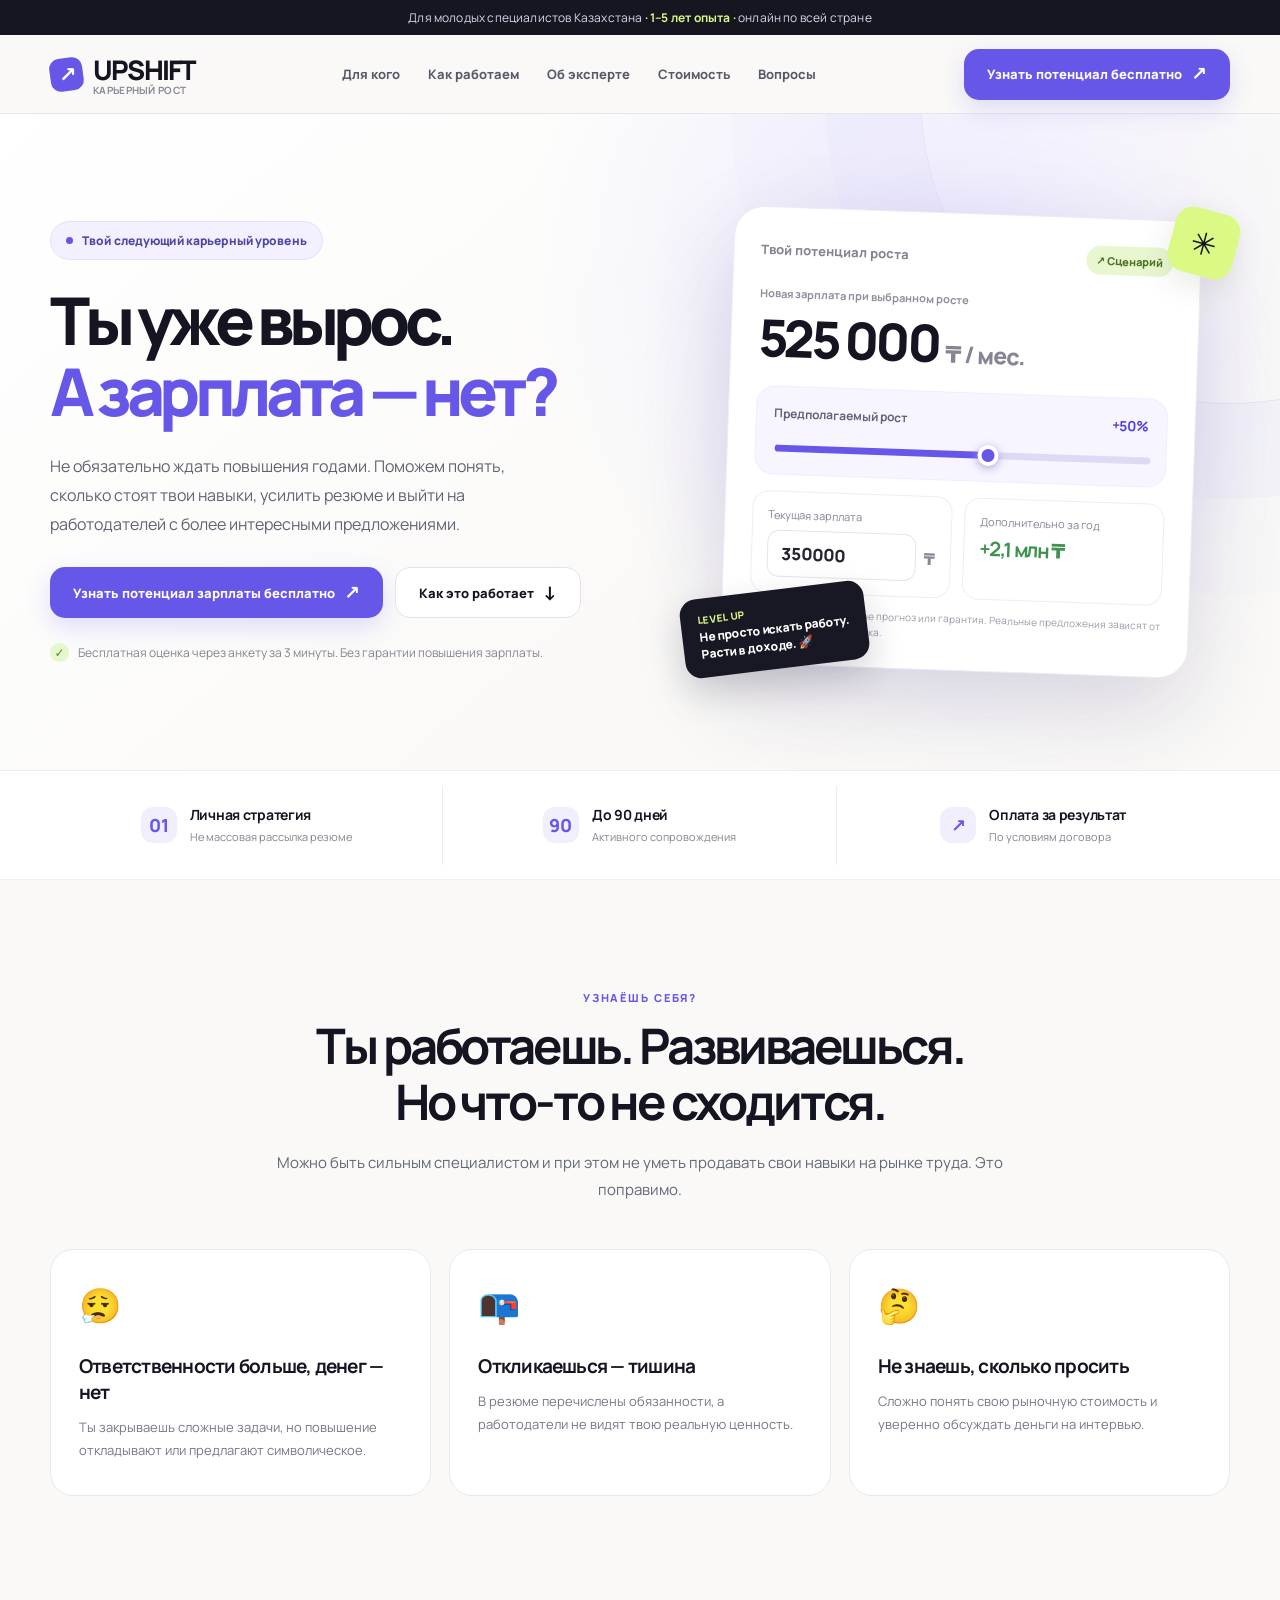
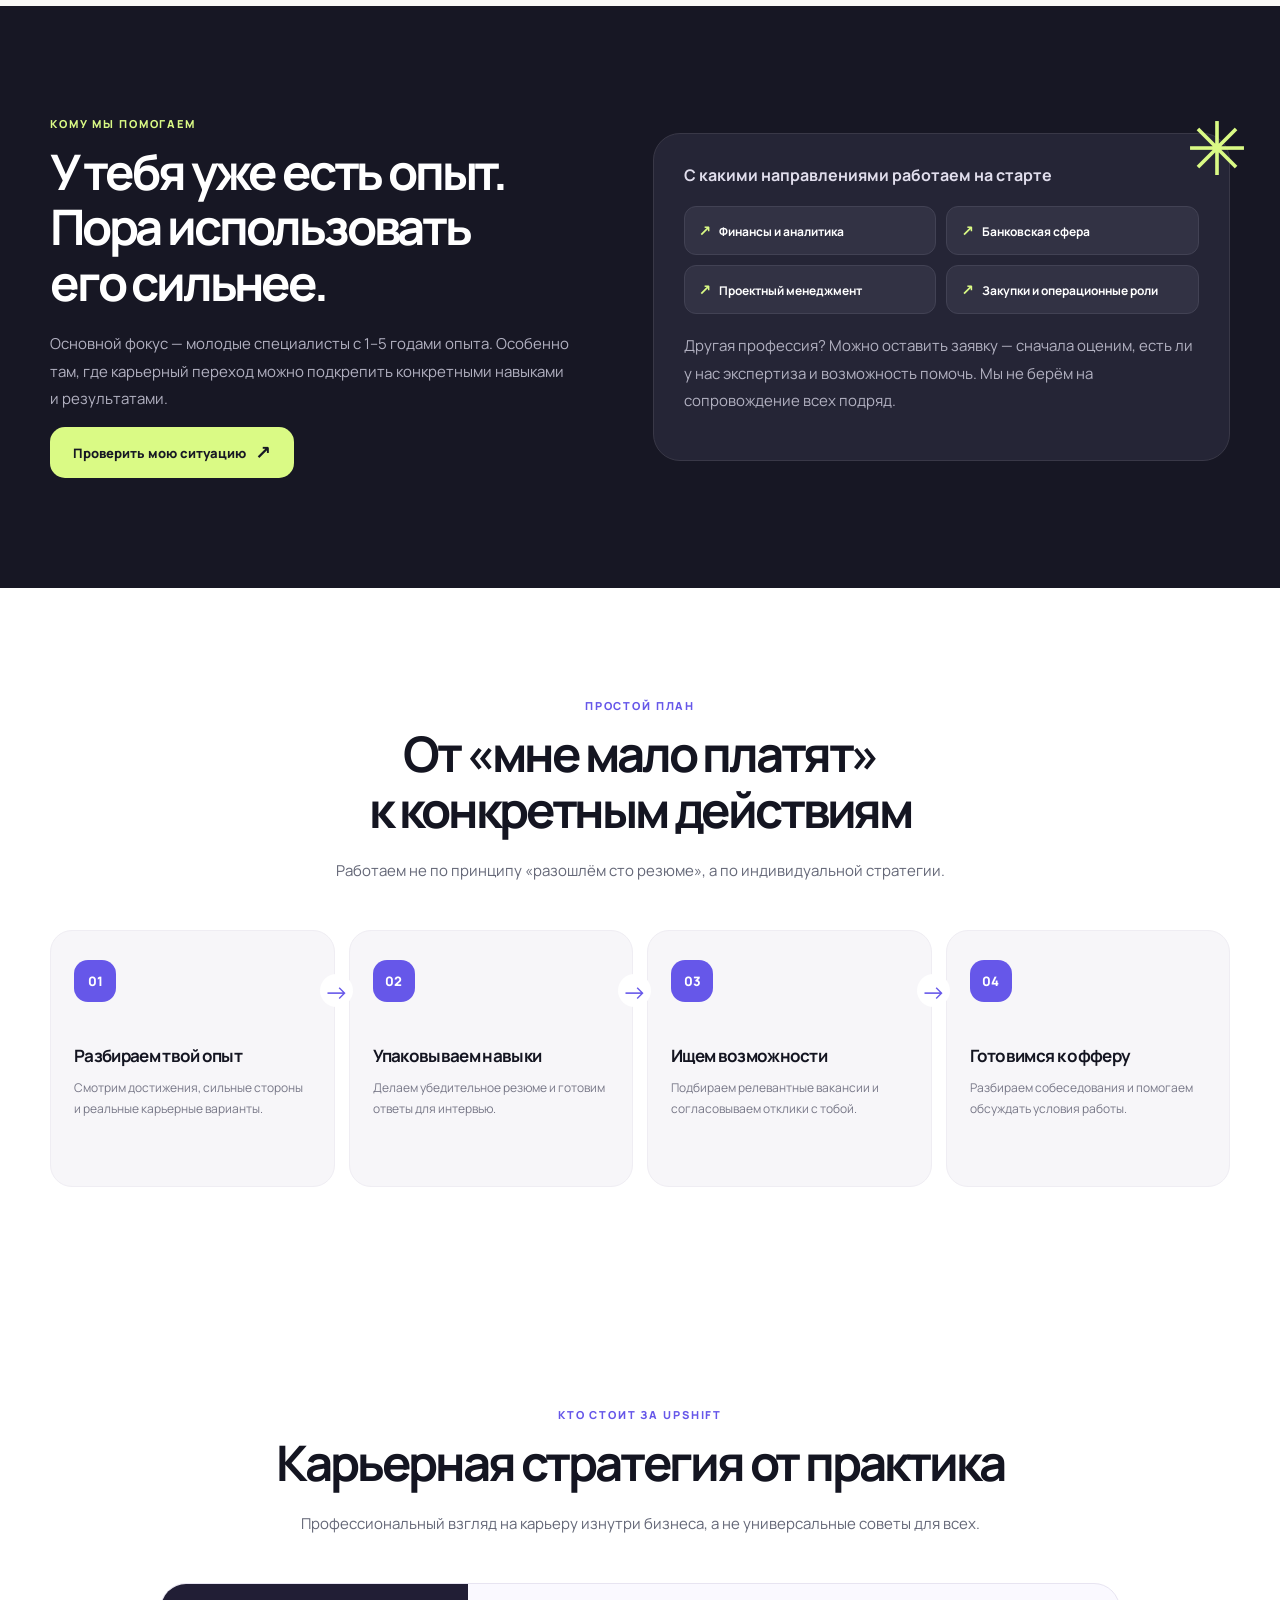
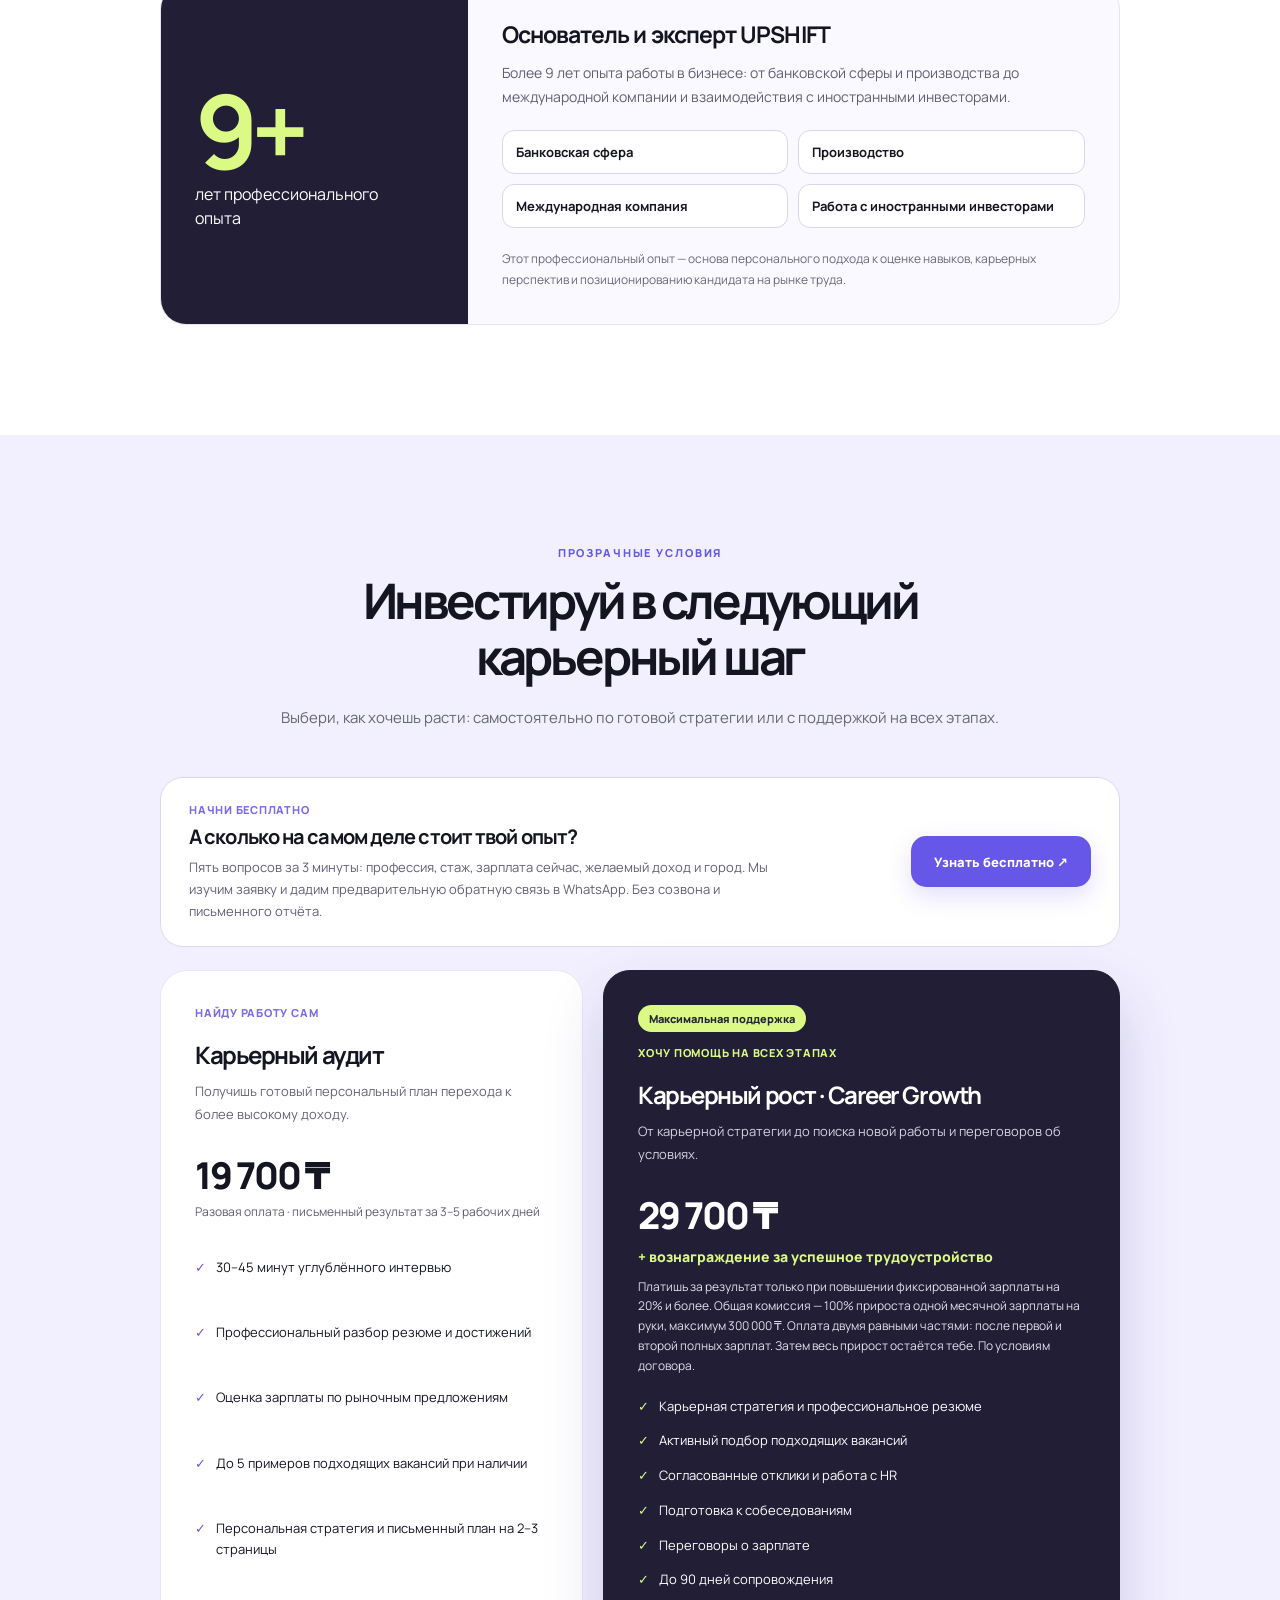
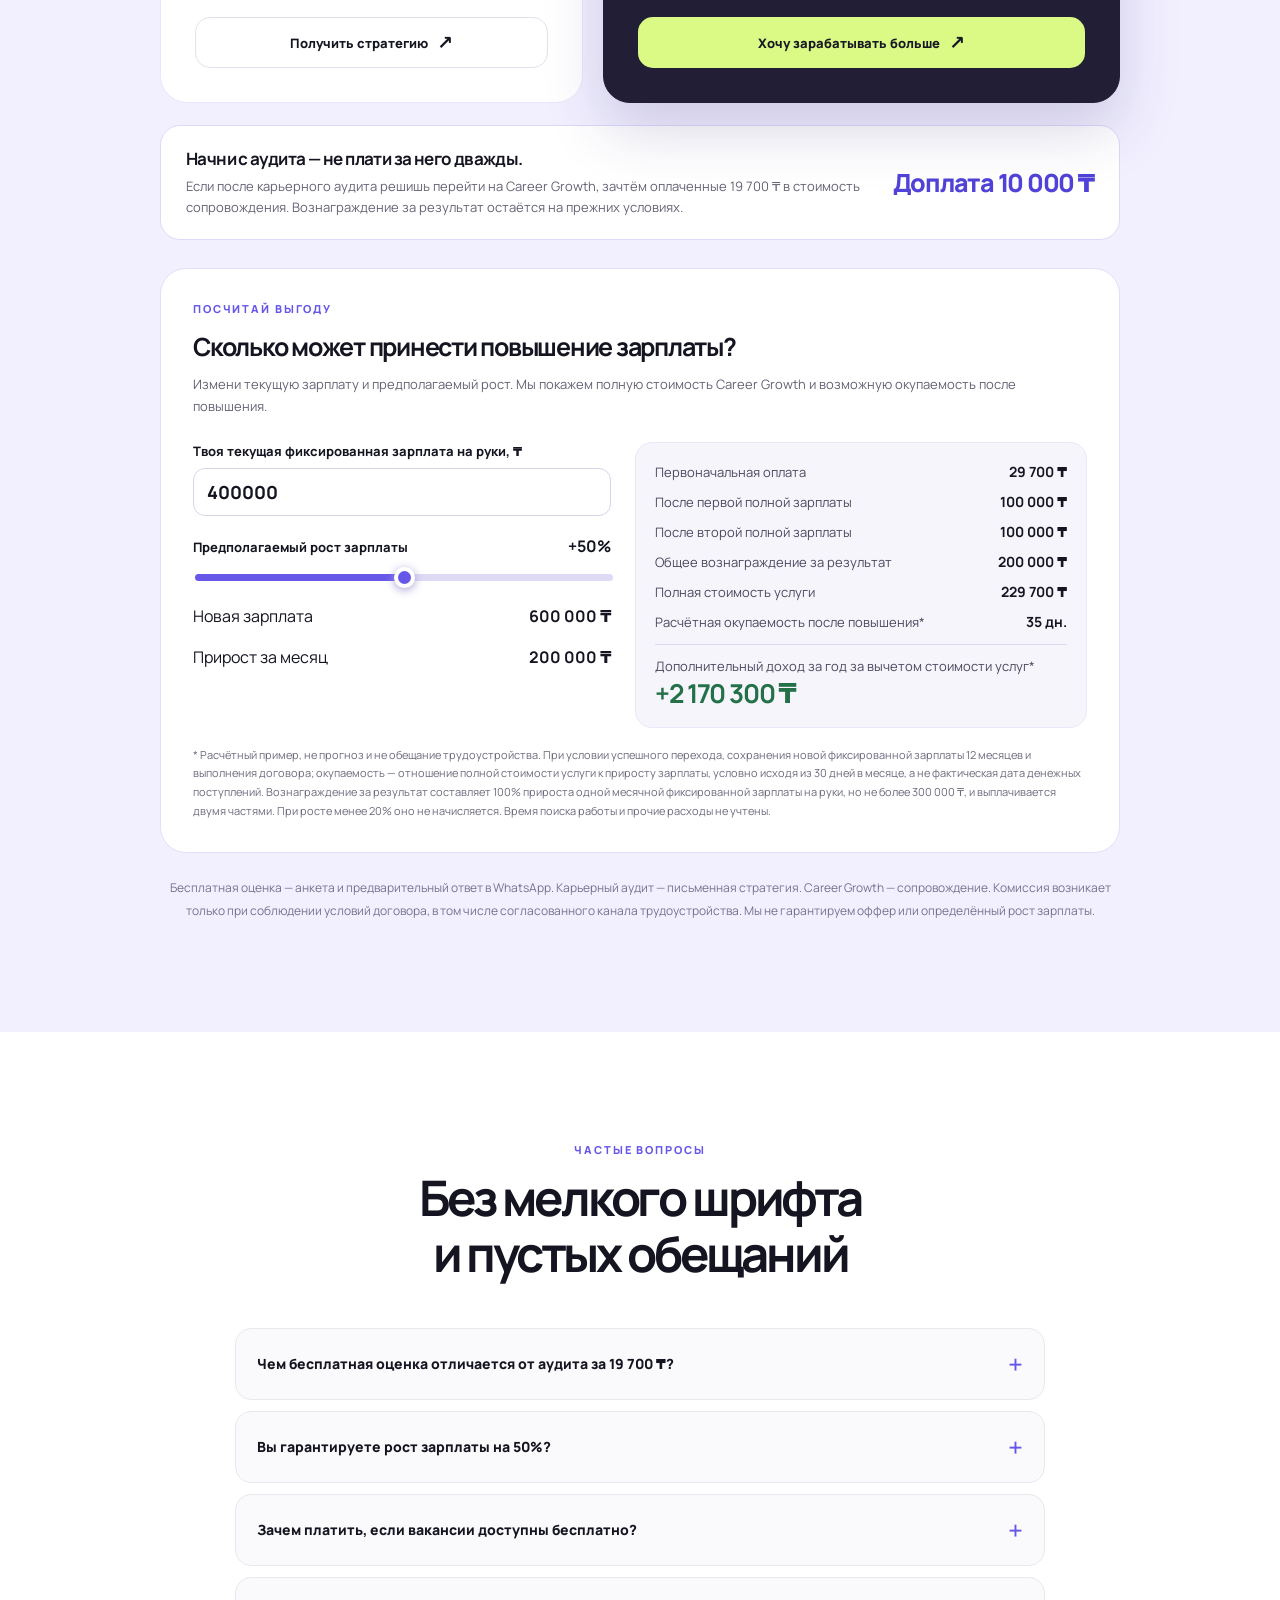
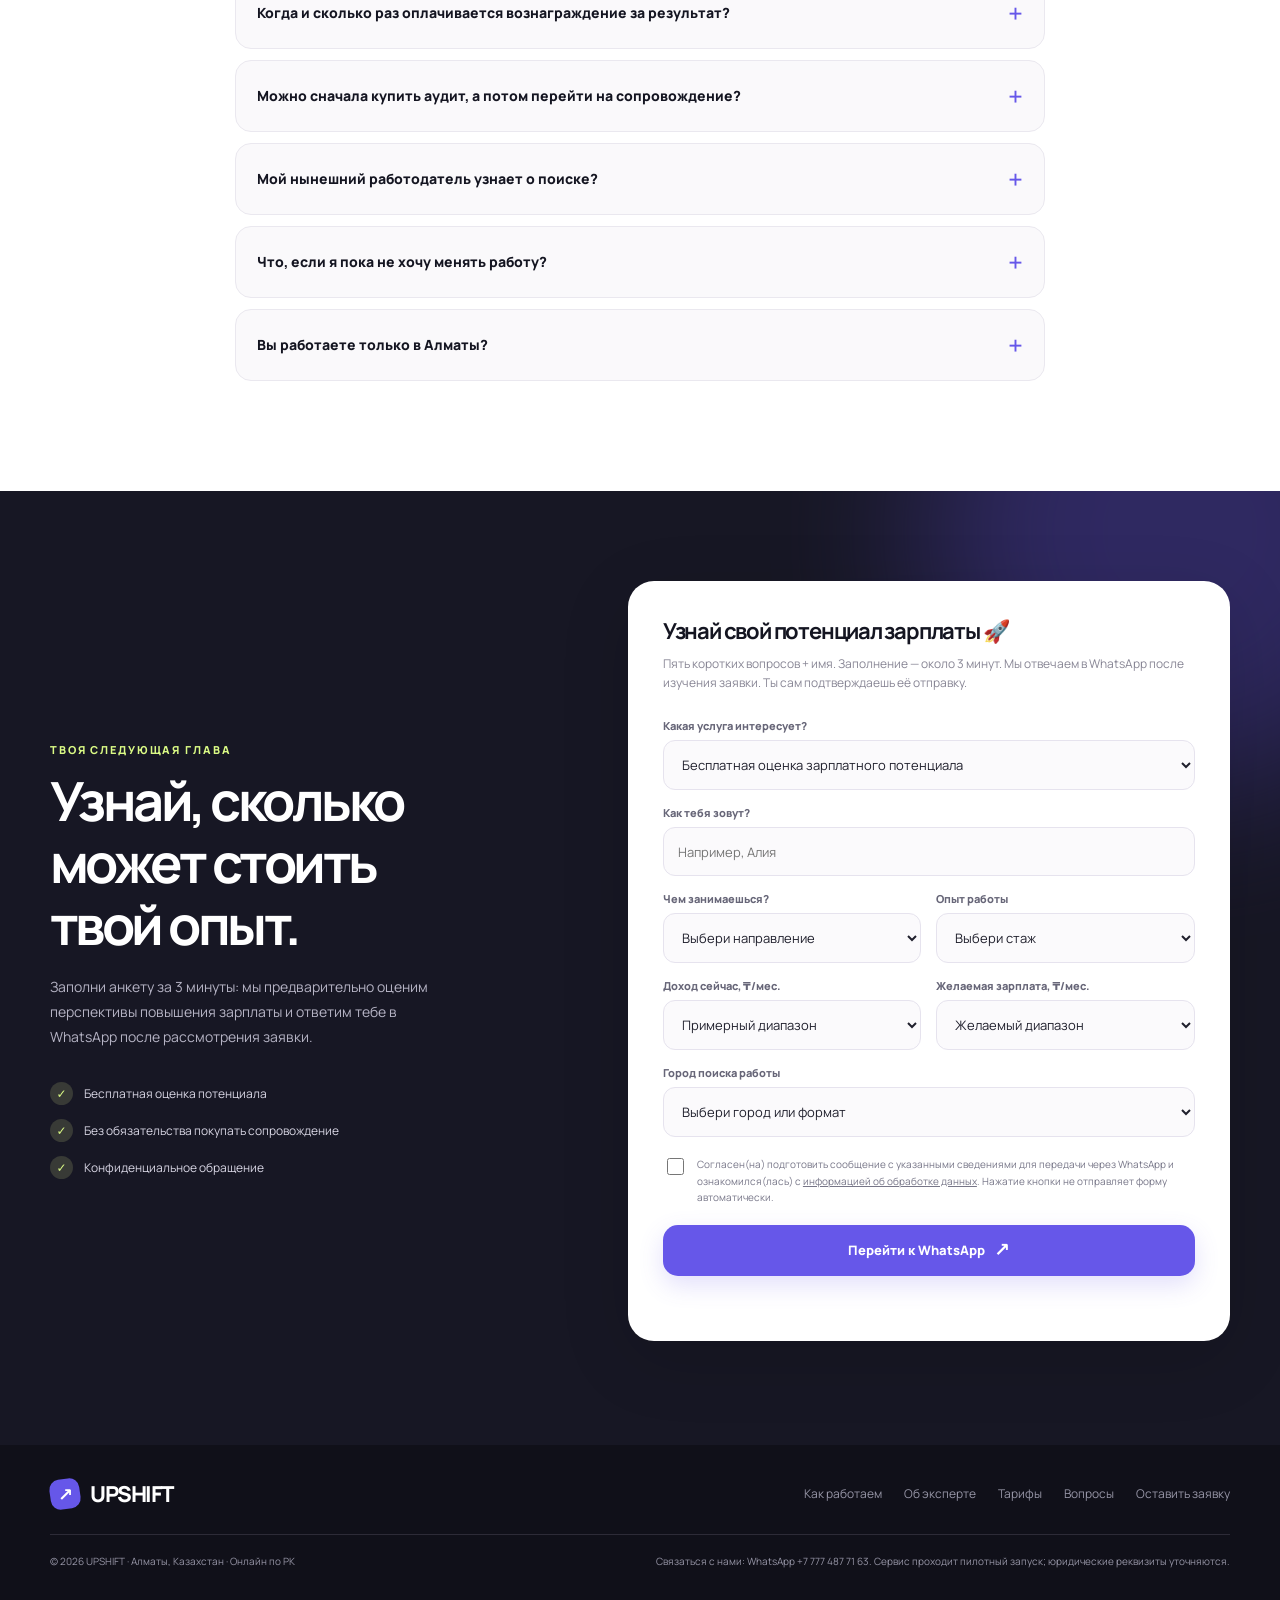
==== commit 8bcb7cf3: "Update success compensation to 100% of salary uplift, capped at 300,000 KZT in two payments" ====
--- a/upshift/index.html
+++ b/upshift/index.html
@@ -293,25 +293,25 @@
       <div class="diagnosis-banner"><div><div class="price-tag" style="margin-bottom:4px">Начни бесплатно</div><h3>А сколько на самом деле стоит твой опыт?</h3><p>Пять вопросов за 3 минуты: профессия, стаж, зарплата сейчас, желаемый доход и город. Мы изучим заявку и дадим предварительную обратную связь в WhatsApp. Без созвона и письменного отчёта.</p></div><a class="btn btn-primary" href="#apply" data-service="Бесплатная оценка зарплатного потенциала">Узнать бесплатно ↗</a></div>
       <div class="pricing-grid">
         <article class="price-card"><div class="price-tag">Найду работу сам</div><h3>Карьерный аудит</h3><div class="price-desc">Получишь готовый персональный план перехода к более высокому доходу.</div><div class="price">19 700 ₸</div><div class="price-caption">Разовая оплата · письменный результат за 3–5 рабочих дней</div><ul><li>30–45 минут углублённого интервью</li><li>Профессиональный разбор резюме и достижений</li><li>Оценка зарплаты по рыночным предложениям</li><li>До 5 примеров подходящих вакансий при наличии</li><li>Персональная стратегия и письменный план на 2–3 страницы</li></ul><a class="btn btn-light" href="#apply" data-service="Карьерный аудит — 19 700 ₸">Получить стратегию <span class="btn-arrow">↗</span></a></article>
-        <article class="price-card featured"><span class="featured-ribbon">Максимальная поддержка</span><div class="price-tag">Хочу помощь на всех этапах</div><h3>Карьерный рост · Career Growth</h3><div class="price-desc">От карьерной стратегии до поиска новой работы и переговоров об условиях.</div><div class="price">29 700 ₸</div><div class="fee-lead">+ разовая оплата за успешный результат</div><div class="price-caption">Комиссия начисляется один раз после трудоустройства и получения первой полной зарплаты: 40% от прироста одной месячной фиксированной зарплаты при повышении от 20%, максимум 200 000 ₸. Только по условиям договора.</div><ul><li>Карьерная стратегия и профессиональное резюме</li><li>Активный подбор подходящих вакансий</li><li>Согласованные отклики и работа с HR</li><li>Подготовка к собеседованиям</li><li>Переговоры о зарплате</li><li>До 90 дней сопровождения</li></ul><a class="btn btn-lime" href="#apply" data-service="Career Growth — 29 700 ₸ + success fee">Хочу зарабатывать больше <span class="btn-arrow">↗</span></a></article>
+        <article class="price-card featured"><span class="featured-ribbon">Максимальная поддержка</span><div class="price-tag">Хочу помощь на всех этапах</div><h3>Карьерный рост · Career Growth</h3><div class="price-desc">От карьерной стратегии до поиска новой работы и переговоров об условиях.</div><div class="price">29 700 ₸</div><div class="fee-lead">+ вознаграждение за успешное трудоустройство</div><div class="price-caption">Платишь за результат только при повышении фиксированной зарплаты на 20% и более. Общая комиссия — 100% прироста одной месячной зарплаты на руки, максимум 300 000 ₸. Оплата двумя равными частями: после первой и второй полных зарплат. Затем весь прирост остаётся тебе. По условиям договора.</div><ul><li>Карьерная стратегия и профессиональное резюме</li><li>Активный подбор подходящих вакансий</li><li>Согласованные отклики и работа с HR</li><li>Подготовка к собеседованиям</li><li>Переговоры о зарплате</li><li>До 90 дней сопровождения</li></ul><a class="btn btn-lime" href="#apply" data-service="Career Growth — 29 700 ₸ + вознаграждение за результат">Хочу зарабатывать больше <span class="btn-arrow">↗</span></a></article>
       </div>
       <div class="upgrade-note"><div><strong>Начни с аудита — не плати за него дважды.</strong><p>Если после карьерного аудита решишь перейти на Career Growth, зачтём оплаченные 19 700 ₸ в стоимость сопровождения. Вознаграждение за результат остаётся на прежних условиях.</p></div><div class="upgrade-amount">Доплата 10 000 ₸</div></div>
       <div class="roi-panel" id="roi"><div class="section-kicker">Посчитай выгоду</div><h3>Сколько может принести повышение зарплаты?</h3><p class="roi-intro">Измени текущую зарплату и предполагаемый рост. Мы покажем полную стоимость Career Growth и возможную окупаемость после повышения.</p><div class="roi-layout">
         <div class="roi-fields"><div><label for="roi-salary">Твоя текущая фиксированная зарплата на руки, ₸</label><input id="roi-salary" type="number" min="100000" max="5000000" step="10000" value="400000" inputmode="numeric"></div><div><div class="roi-line"><label for="roi-growth">Предполагаемый рост зарплаты</label><strong id="roi-growth-label">+50%</strong></div><input type="range" id="roi-growth" min="0" max="100" step="5" value="50"></div><div class="roi-line"><span>Новая зарплата</span><strong id="roi-new">600 000 ₸</strong></div><div class="roi-line"><span>Прирост за месяц</span><strong id="roi-month">200 000 ₸</strong></div></div>
-        <div class="roi-result" aria-live="polite"><div class="roi-line"><span>Первоначальная оплата</span><strong>29 700 ₸</strong></div><div class="roi-line"><span>Разовая комиссия</span><strong id="roi-fee">80 000 ₸</strong></div><div class="roi-line"><span>Полная стоимость услуги</span><strong id="roi-total">109 700 ₸</strong></div><div class="roi-line"><span>Окупаемость после повышения*</span><strong id="roi-payback">17 дней</strong></div><div class="roi-total"><span>Дополнительный доход за год за вычетом стоимости услуг*</span><strong class="roi-highlight" id="roi-net">+2 290 300 ₸</strong></div></div>
-      </div><p class="roi-foot">* Расчётный пример, не прогноз и не обещание трудоустройства. При условии успешного перехода, сохранения новой фиксированной зарплаты 12 месяцев и выполнения договора; окупаемость условно рассчитана исходя из 30 дней в месяце. При росте менее 20% дополнительная комиссия не начисляется. Время поиска работы и прочие расходы не учтены.</p></div>
+        <div class="roi-result" aria-live="polite"><div class="roi-line"><span>Первоначальная оплата</span><strong>29 700 ₸</strong></div><div class="roi-line"><span>После первой полной зарплаты</span><strong id="roi-first">100 000 ₸</strong></div><div class="roi-line"><span>После второй полной зарплаты</span><strong id="roi-second">100 000 ₸</strong></div><div class="roi-line"><span>Общее вознаграждение за результат</span><strong id="roi-fee">200 000 ₸</strong></div><div class="roi-line"><span>Полная стоимость услуги</span><strong id="roi-total">229 700 ₸</strong></div><div class="roi-line"><span>Расчётная окупаемость после повышения*</span><strong id="roi-payback">35 дн.</strong></div><div class="roi-total"><span>Дополнительный доход за год за вычетом стоимости услуг*</span><strong class="roi-highlight" id="roi-net">+2 170 300 ₸</strong></div></div>
+      </div><p class="roi-foot">* Расчётный пример, не прогноз и не обещание трудоустройства. При условии успешного перехода, сохранения новой фиксированной зарплаты 12 месяцев и выполнения договора; окупаемость — отношение полной стоимости услуги к приросту зарплаты, условно исходя из 30 дней в месяце, а не фактическая дата денежных поступлений. Вознаграждение за результат составляет 100% прироста одной месячной фиксированной зарплаты на руки, но не более 300 000 ₸, и выплачивается двумя частями. При росте менее 20% оно не начисляется. Время поиска работы и прочие расходы не учтены.</p></div>
       
       <p class="pricing-notes">Бесплатная оценка — анкета и предварительный ответ в WhatsApp. Карьерный аудит — письменная стратегия. Career Growth — сопровождение. Комиссия возникает только при соблюдении условий договора, в том числе согласованного канала трудоустройства. Мы не гарантируем оффер или определённый рост зарплаты.</p></div></section>
     <section class="content-section faq" id="faq"><div class="container"><div class="section-header"><div class="section-kicker">Частые вопросы</div><h2>Без мелкого шрифта<br>и пустых обещаний</h2></div><div class="faq-list">
       <details><summary>Чем бесплатная оценка отличается от аудита за 19 700 ₸?</summary><p>Бесплатно ты за 3 минуты заполняешь анкету о профессии, опыте, зарплате, желаемом доходе и городе. Мы изучаем заявку и отвечаем в WhatsApp с предварительной оценкой перспектив — без отчёта и подбора вакансий. Карьерный аудит за 19 700 ₸ — это углублённая консультация, анализ рынка и резюме, а также письменный план на 2–3 страницы за 3–5 рабочих дней. Аудит можно использовать самостоятельно.</p></details>
       <details><summary>Вы гарантируете рост зарплаты на 50%?</summary><p>Нет. 30–50% — ориентир для отдельных карьерных переходов, а не обещание. По бесплатной анкете мы предварительно оцениваем перспективы с учётом твоих данных и рынка.</p></details>
       <details><summary>Зачем платить, если вакансии доступны бесплатно?</summary><p>Ты платишь не за доступ к вакансиям. Наша работа — стратегия поиска, анализ твоей профессиональной ценности, резюме, подготовка к интервью и сопровождение переговоров.</p></details>
-      <details><summary>Когда и сколько раз оплачивается вознаграждение за результат?</summary><p>Один раз, а не каждый месяц. Например, при росте зарплаты с 400 000 до 600 000 ₸ разовая комиссия составит 80 000 ₸. Это 40% прироста одной месячной фиксированной зарплаты, максимум 200 000 ₸, при повышении не менее 20%. Комиссия начисляется после выхода на работу через согласованный канал, получения зарплаты за первый полный месяц и выполнения условий договора.</p></details><details><summary>Можно сначала купить аудит, а потом перейти на сопровождение?</summary><p>Да. Оплаченные 19 700 ₸ зачтём в первоначальную стоимость Career Growth. Доплата составит 10 000 ₸. Вознаграждение за успешный результат рассчитывается отдельно по общим условиям.</p></details>
+      <details><summary>Когда и сколько раз оплачивается вознаграждение за результат?</summary><p>Всего два платежа, а не ежемесячная комиссия. Вознаграждение равно 100% прироста одной месячной фиксированной зарплаты на руки при повышении не менее 20%, максимум 300 000 ₸. Половина общей суммы оплачивается после первой полной зарплаты, остаток — после второй. Например, при росте с 400 000 до 600 000 ₸ это 100 000 ₸ после первой зарплаты и 100 000 ₸ после второй. С третьего месяца весь прирост остаётся тебе. Вознаграждение начисляется только при трудоустройстве через согласованный канал и соблюдении условий договора.</p></details><details><summary>Можно сначала купить аудит, а потом перейти на сопровождение?</summary><p>Да. Оплаченные 19 700 ₸ зачтём в первоначальную стоимость Career Growth. Доплата составит 10 000 ₸. Вознаграждение за успешный результат рассчитывается отдельно по общим условиям.</p></details>
       <details><summary>Мой нынешний работодатель узнает о поиске?</summary><p>Мы не связываемся с текущим работодателем без твоего отдельного разрешения. Каждая передача резюме потенциальному работодателю согласовывается с тобой.</p></details>
       <details><summary>Что, если я пока не хочу менять работу?</summary><p>Можно начать с карьерного аудита, чтобы понять рынок и подготовиться к переговорам о повышении в своей компании. Полное сопровождение лучше подходит тем, кто действительно рассматривает переход.</p></details>
       <details><summary>Вы работаете только в Алматы?</summary><p>Стартуем из Алматы, но карьерные консультации и сопровождение могут проводиться онлайн по Казахстану. Доступные вакансии зависят от города, специальности и формата работы.</p></details>
     </div></div></section>
-    <section class="cta-section" id="apply"><div class="container cta-grid"><div class="cta-left"><div class="section-kicker">Твоя следующая глава</div><h2>Узнай, сколько<br>может стоить<br>твой опыт.</h2><p>Заполни анкету за 3 минуты: мы предварительно оценим перспективы повышения зарплаты и ответим тебе в WhatsApp после рассмотрения заявки.</p><div class="cta-advantages"><span>Бесплатная оценка потенциала</span><span>Без обязательства покупать сопровождение</span><span>Конфиденциальное обращение</span></div></div><form class="lead-form" id="lead-form"><h3>Узнай свой потенциал зарплаты 🚀</h3><p class="form-intro">Пять коротких вопросов + имя. Заполнение — около 3 минут. Мы отвечаем в WhatsApp после изучения заявки. Ты сам подтверждаешь её отправку.</p><div class="form-grid"><div class="field full"><label for="lead-service">Какая услуга интересует?</label><select id="lead-service" name="service" required><option>Бесплатная оценка зарплатного потенциала</option><option>Карьерный аудит — 19 700 ₸</option><option>Career Growth — 29 700 ₸ + success fee</option></select></div><div class="field full"><label for="lead-name">Как тебя зовут?</label><input id="lead-name" name="name" placeholder="Например, Алия" maxlength="70" autocomplete="given-name" required /></div><div class="field"><label for="lead-role">Чем занимаешься?</label><select id="lead-role" name="role" required><option value="" selected disabled>Выбери направление</option><option>Финансы / аналитика</option><option>Банк / кредитование</option><option>Проектный менеджмент</option><option>Закупки / операции</option><option>Другое</option></select></div><div class="field"><label for="lead-experience">Опыт работы</label><select id="lead-experience" name="experience" required><option value="" selected disabled>Выбери стаж</option><option>Меньше 1 года</option><option>1–2 года</option><option>3–5 лет</option><option>Больше 5 лет</option></select></div><div class="field"><label for="lead-current">Доход сейчас, ₸/мес.</label><select id="lead-current" name="salary" required><option value="" selected disabled>Примерный диапазон</option><option>До 250 000 ₸</option><option>250 000–400 000 ₸</option><option>400 000–600 000 ₸</option><option>600 000–900 000 ₸</option><option>Более 900 000 ₸</option><option>Не хочу указывать</option></select></div><div class="field"><label for="lead-goal">Желаемая зарплата, ₸/мес.</label><select id="lead-goal" name="goal" required><option value="" selected disabled>Желаемый диапазон</option><option>250 000–400 000 ₸</option><option>400 000–600 000 ₸</option><option>600 000–900 000 ₸</option><option>900 000–1 200 000 ₸</option><option>Более 1 200 000 ₸</option><option>Пока не знаю</option></select></div><div class="field full"><label for="lead-city">Город поиска работы</label><select id="lead-city" name="city" required><option value="" selected disabled>Выбери город или формат</option><option>Алматы</option><option>Астана</option><option>Шымкент</option><option>Другой город Казахстана</option><option>Рассматриваю удалённую работу</option></select></div></div><label class="form-consent"><input id="lead-consent" type="checkbox" required /><span>Согласен(на) подготовить сообщение с указанными сведениями для передачи через WhatsApp и ознакомился(лась) с <a href="#privacy" id="privacy-link">информацией об обработке данных</a>. Нажатие кнопки не отправляет форму автоматически.</span></label><button class="btn btn-primary submit" type="submit">Перейти к WhatsApp <span class="btn-arrow">↗</span></button><div id="form-status" class="form-status" role="status" aria-live="polite"></div><div id="privacy" class="privacy-block"><h4>Как используются данные</h4>Данные из формы используются только для составления текста заявки. Данные не сохраняются на сервере этого сайта: сообщение формируется на вашем устройстве и отправляется только после вашего подтверждения в WhatsApp. При переходе в WhatsApp информация передаётся через выбранный вами сервис согласно его правилам. Перед полноценным коммерческим запуском необходимо дополнить сведения об операторе персональных данных и политику конфиденциальности.</div></form></div></section>
+    <section class="cta-section" id="apply"><div class="container cta-grid"><div class="cta-left"><div class="section-kicker">Твоя следующая глава</div><h2>Узнай, сколько<br>может стоить<br>твой опыт.</h2><p>Заполни анкету за 3 минуты: мы предварительно оценим перспективы повышения зарплаты и ответим тебе в WhatsApp после рассмотрения заявки.</p><div class="cta-advantages"><span>Бесплатная оценка потенциала</span><span>Без обязательства покупать сопровождение</span><span>Конфиденциальное обращение</span></div></div><form class="lead-form" id="lead-form"><h3>Узнай свой потенциал зарплаты 🚀</h3><p class="form-intro">Пять коротких вопросов + имя. Заполнение — около 3 минут. Мы отвечаем в WhatsApp после изучения заявки. Ты сам подтверждаешь её отправку.</p><div class="form-grid"><div class="field full"><label for="lead-service">Какая услуга интересует?</label><select id="lead-service" name="service" required><option>Бесплатная оценка зарплатного потенциала</option><option>Карьерный аудит — 19 700 ₸</option><option>Career Growth — 29 700 ₸ + вознаграждение за результат</option></select></div><div class="field full"><label for="lead-name">Как тебя зовут?</label><input id="lead-name" name="name" placeholder="Например, Алия" maxlength="70" autocomplete="given-name" required /></div><div class="field"><label for="lead-role">Чем занимаешься?</label><select id="lead-role" name="role" required><option value="" selected disabled>Выбери направление</option><option>Финансы / аналитика</option><option>Банк / кредитование</option><option>Проектный менеджмент</option><option>Закупки / операции</option><option>Другое</option></select></div><div class="field"><label for="lead-experience">Опыт работы</label><select id="lead-experience" name="experience" required><option value="" selected disabled>Выбери стаж</option><option>Меньше 1 года</option><option>1–2 года</option><option>3–5 лет</option><option>Больше 5 лет</option></select></div><div class="field"><label for="lead-current">Доход сейчас, ₸/мес.</label><select id="lead-current" name="salary" required><option value="" selected disabled>Примерный диапазон</option><option>До 250 000 ₸</option><option>250 000–400 000 ₸</option><option>400 000–600 000 ₸</option><option>600 000–900 000 ₸</option><option>Более 900 000 ₸</option><option>Не хочу указывать</option></select></div><div class="field"><label for="lead-goal">Желаемая зарплата, ₸/мес.</label><select id="lead-goal" name="goal" required><option value="" selected disabled>Желаемый диапазон</option><option>250 000–400 000 ₸</option><option>400 000–600 000 ₸</option><option>600 000–900 000 ₸</option><option>900 000–1 200 000 ₸</option><option>Более 1 200 000 ₸</option><option>Пока не знаю</option></select></div><div class="field full"><label for="lead-city">Город поиска работы</label><select id="lead-city" name="city" required><option value="" selected disabled>Выбери город или формат</option><option>Алматы</option><option>Астана</option><option>Шымкент</option><option>Другой город Казахстана</option><option>Рассматриваю удалённую работу</option></select></div></div><label class="form-consent"><input id="lead-consent" type="checkbox" required /><span>Согласен(на) подготовить сообщение с указанными сведениями для передачи через WhatsApp и ознакомился(лась) с <a href="#privacy" id="privacy-link">информацией об обработке данных</a>. Нажатие кнопки не отправляет форму автоматически.</span></label><button class="btn btn-primary submit" type="submit">Перейти к WhatsApp <span class="btn-arrow">↗</span></button><div id="form-status" class="form-status" role="status" aria-live="polite"></div><div id="privacy" class="privacy-block"><h4>Как используются данные</h4>Данные из формы используются только для составления текста заявки. Данные не сохраняются на сервере этого сайта: сообщение формируется на вашем устройстве и отправляется только после вашего подтверждения в WhatsApp. При переходе в WhatsApp информация передаётся через выбранный вами сервис согласно его правилам. Перед полноценным коммерческим запуском необходимо дополнить сведения об операторе персональных данных и политику конфиденциальности.</div></form></div></section>
   </main>
   <footer><div class="container"><div class="footer-top"><a class="logo" href="#top"><span class="brand-mark"><span>↗</span></span><span>UPSHIFT</span></a><div class="footer-links"><a href="#process">Как работаем</a><a href="#expert">Об эксперте</a><a href="#pricing">Тарифы</a><a href="#faq">Вопросы</a><a href="#apply">Оставить заявку</a></div></div><div class="footer-bottom"><span>© <span id="year">2026</span> UPSHIFT · Алматы, Казахстан · Онлайн по РК</span><span>Связаться с нами: <a href="https://wa.me/77774877163" target="_blank" rel="noopener noreferrer">WhatsApp +7 777 487 71 63</a>. Сервис проходит пилотный запуск; юридические реквизиты уточняются.</span></div></div></footer>
   <div class="mobile-cta"><a href="#apply" class="btn btn-primary">Узнать потенциал бесплатно <span class="btn-arrow">↗</span></a></div>
@@ -344,9 +344,10 @@
     function calculateRoi(salary,growth){
       const next=Math.round(salary*(1+growth/100));
       const delta=next-salary;
-      const fee=growth>=20?Math.min(200000,Math.round(delta*0.4)):0;
+      const fee=growth>=20?Math.min(300000,delta):0;
+      const first=Math.ceil(fee/2),second=fee-first;
       const total=29700+fee;
-      return {next,delta,fee,total,net:delta*12-total,days:delta>0?Math.ceil(total/delta*30):null};
+      return {next,delta,fee,first,second,total,net:delta*12-total,days:delta>0?Math.ceil(total/delta*30):null};
     }
     function renderRoi(){
       const salary=Math.max(0,Math.min(5000000,Number(roiSalary.value)||0));
@@ -356,6 +357,8 @@
       document.getElementById('roi-growth-label').textContent='+'+growth+'%';
       document.getElementById('roi-new').textContent=format(v.next);
       document.getElementById('roi-month').textContent=format(v.delta);
+      document.getElementById('roi-first').textContent=format(v.first);
+      document.getElementById('roi-second').textContent=format(v.second);
       document.getElementById('roi-fee').textContent=format(v.fee);
       document.getElementById('roi-total').textContent=format(v.total);
       document.getElementById('roi-payback').textContent=v.days===null?'Нет окупаемости':money(v.days)+' дн.';
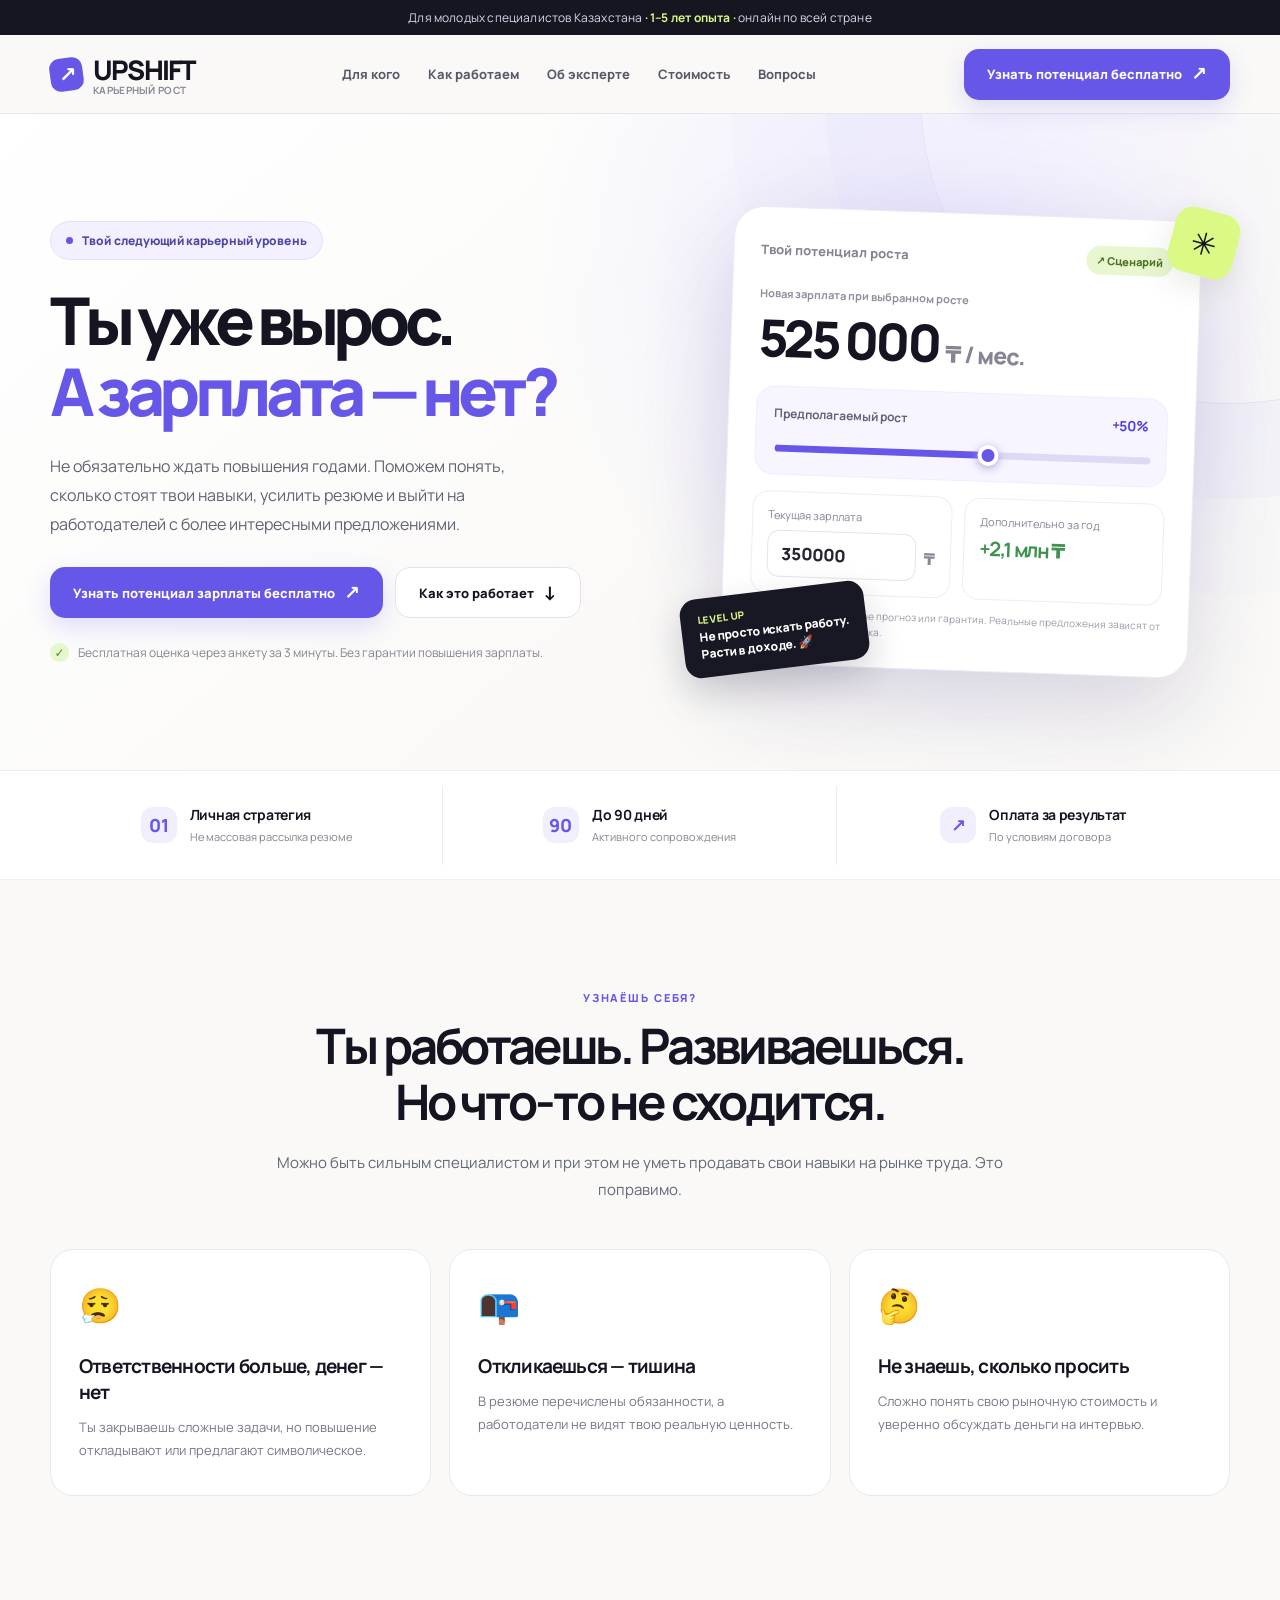
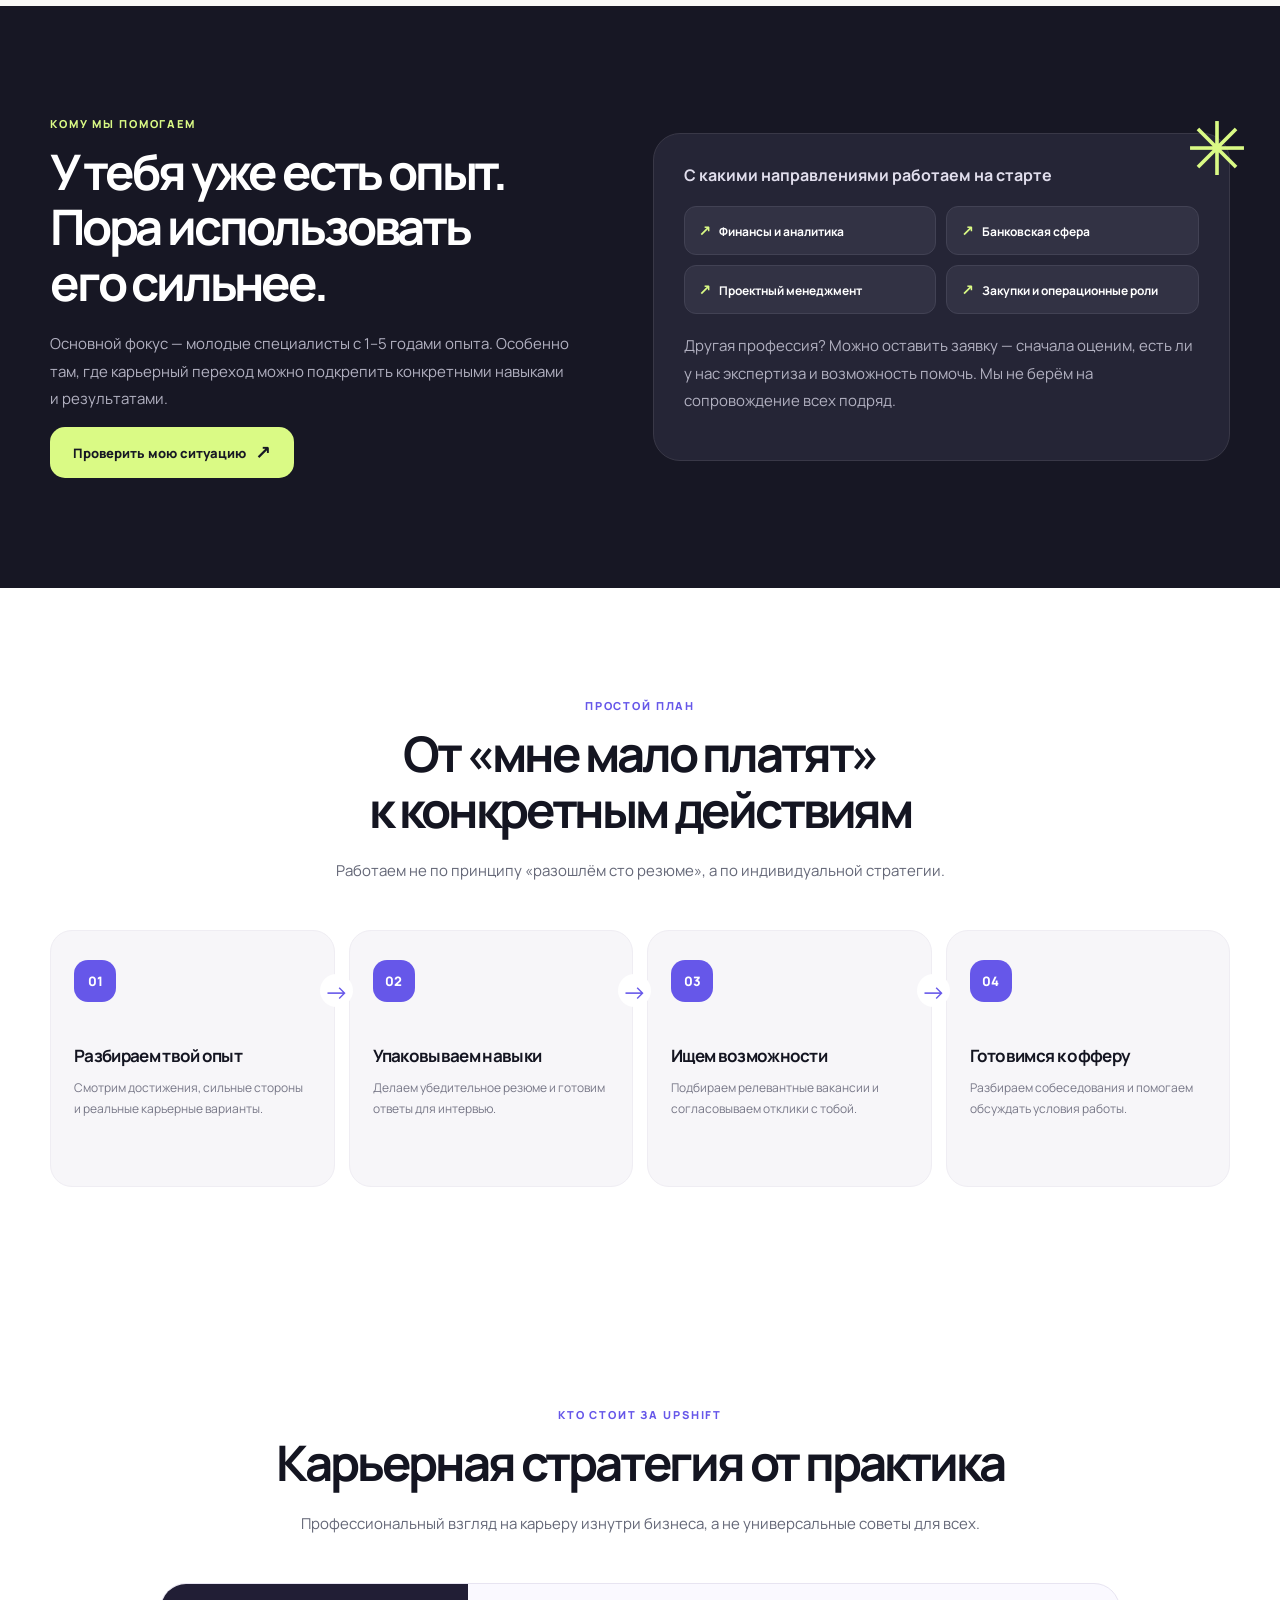
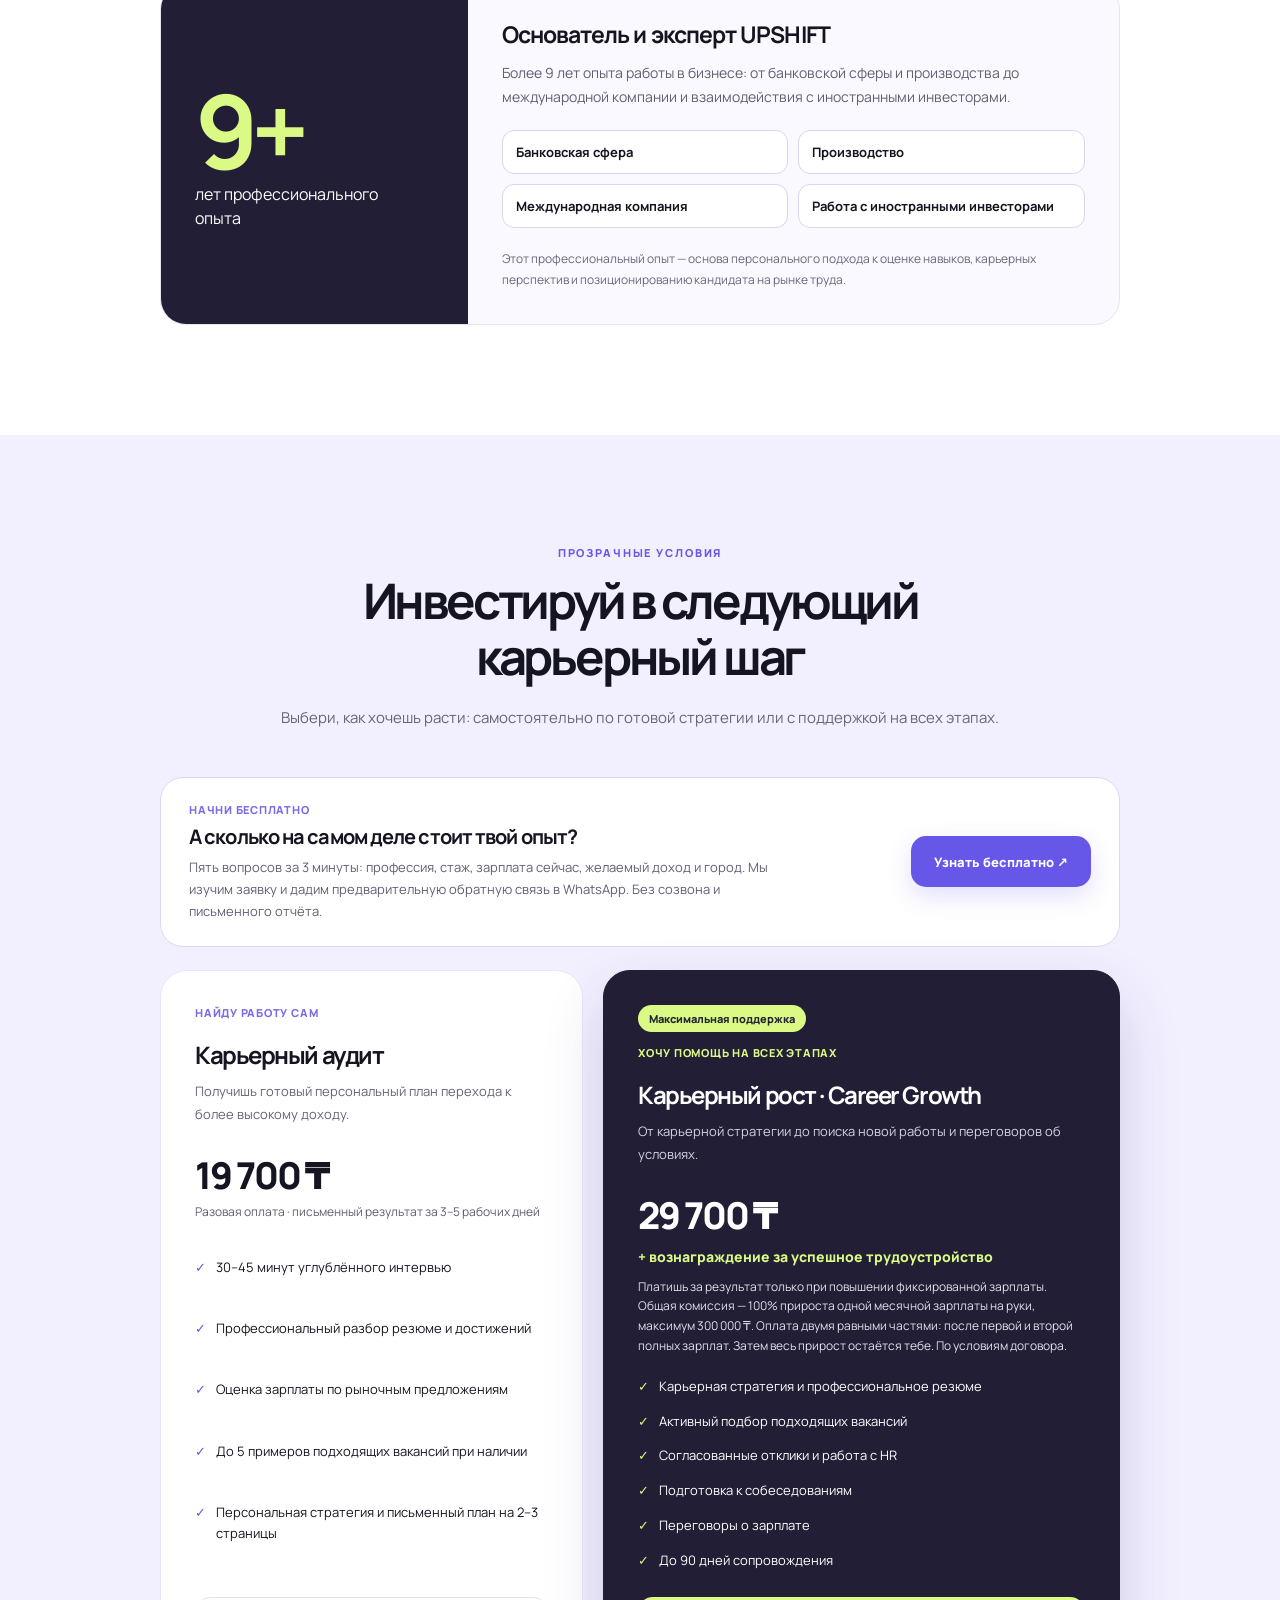
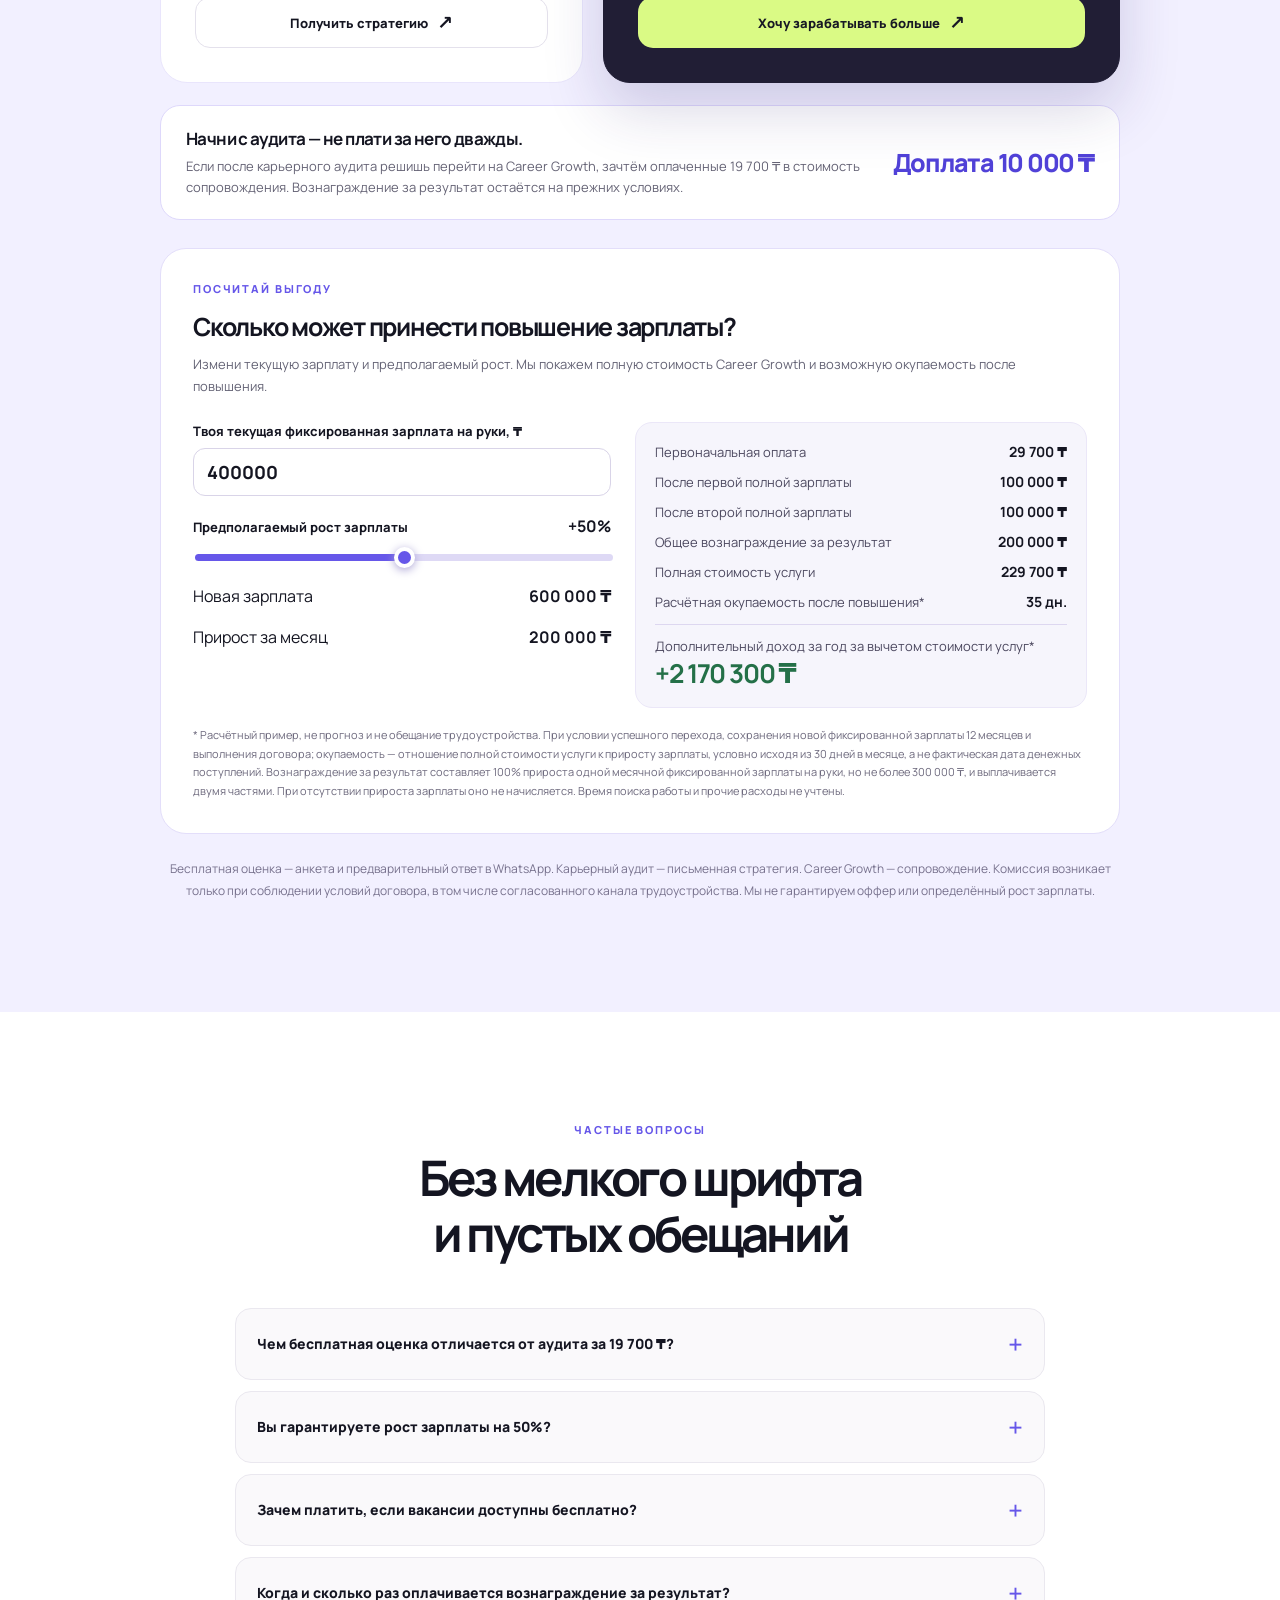
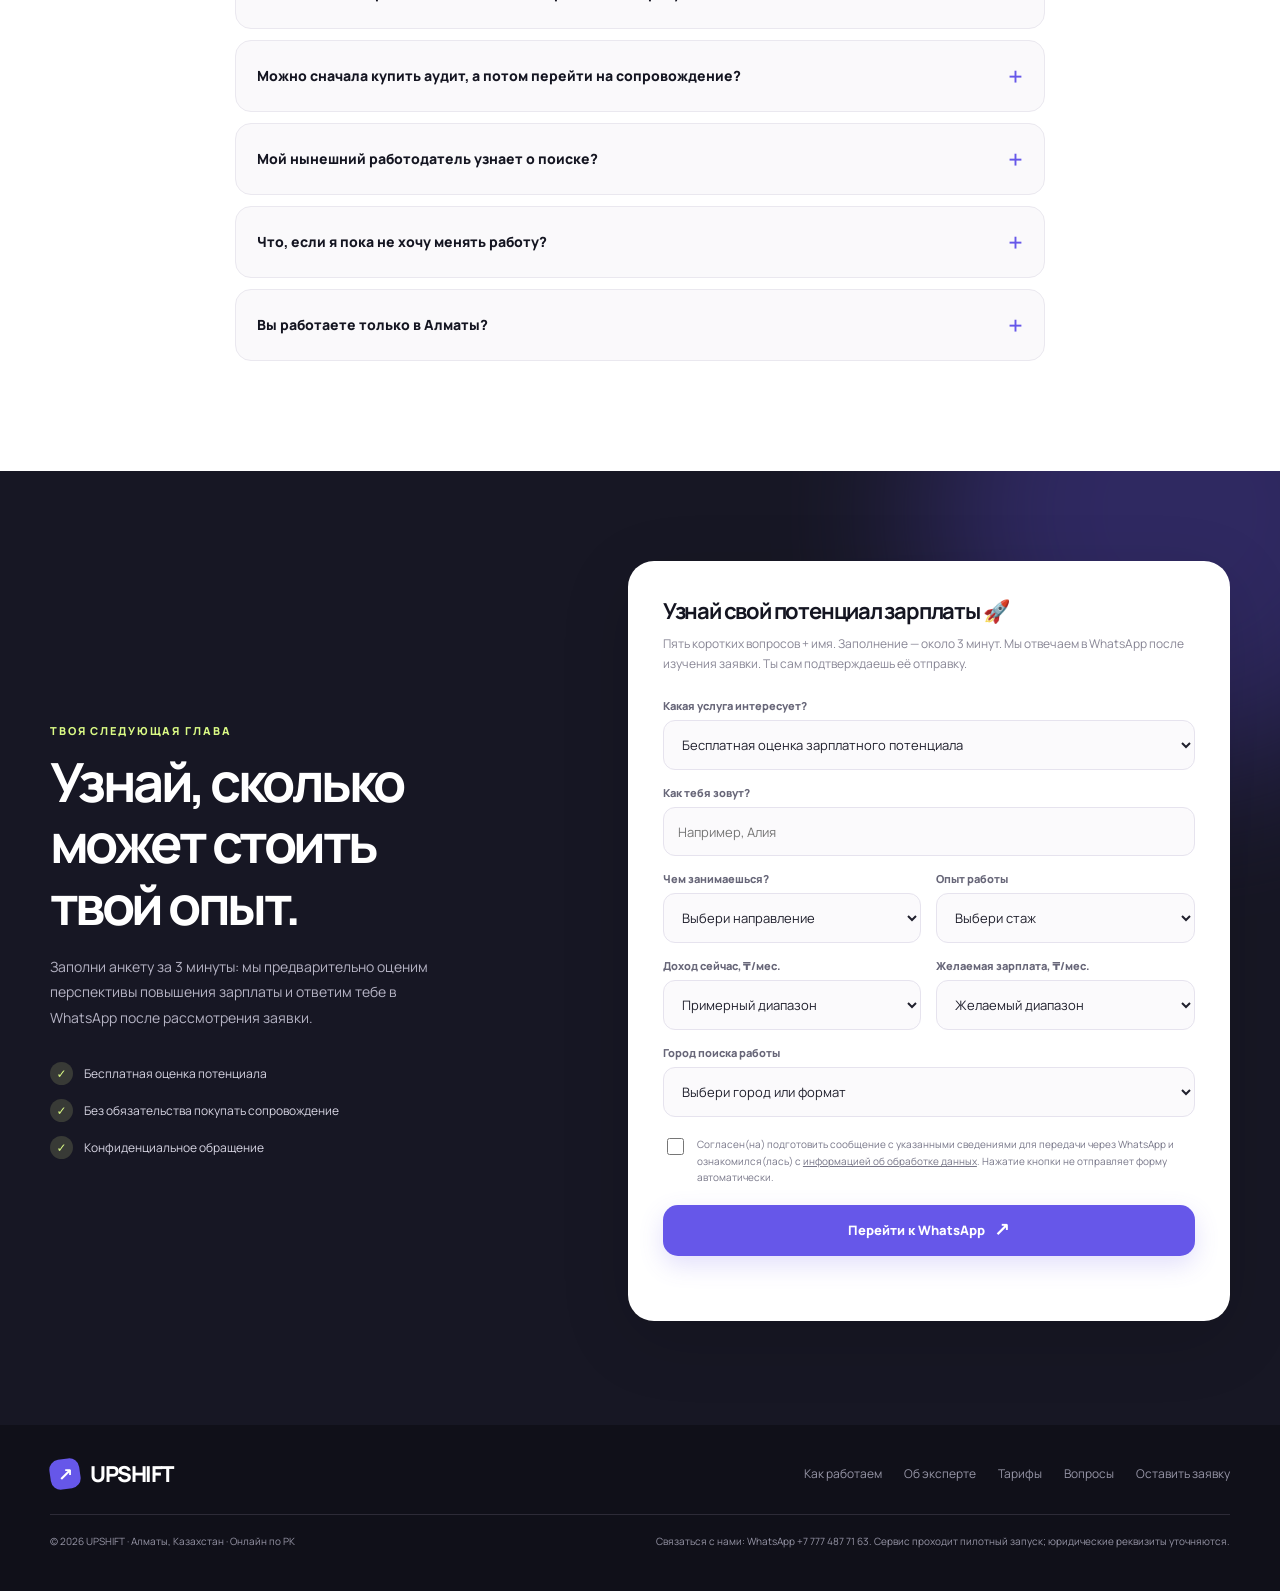
==== commit dff464f5: "Remove minimum salary increase threshold for success compensation" ====
--- a/upshift/index.html
+++ b/upshift/index.html
@@ -293,20 +293,20 @@
       <div class="diagnosis-banner"><div><div class="price-tag" style="margin-bottom:4px">Начни бесплатно</div><h3>А сколько на самом деле стоит твой опыт?</h3><p>Пять вопросов за 3 минуты: профессия, стаж, зарплата сейчас, желаемый доход и город. Мы изучим заявку и дадим предварительную обратную связь в WhatsApp. Без созвона и письменного отчёта.</p></div><a class="btn btn-primary" href="#apply" data-service="Бесплатная оценка зарплатного потенциала">Узнать бесплатно ↗</a></div>
       <div class="pricing-grid">
         <article class="price-card"><div class="price-tag">Найду работу сам</div><h3>Карьерный аудит</h3><div class="price-desc">Получишь готовый персональный план перехода к более высокому доходу.</div><div class="price">19 700 ₸</div><div class="price-caption">Разовая оплата · письменный результат за 3–5 рабочих дней</div><ul><li>30–45 минут углублённого интервью</li><li>Профессиональный разбор резюме и достижений</li><li>Оценка зарплаты по рыночным предложениям</li><li>До 5 примеров подходящих вакансий при наличии</li><li>Персональная стратегия и письменный план на 2–3 страницы</li></ul><a class="btn btn-light" href="#apply" data-service="Карьерный аудит — 19 700 ₸">Получить стратегию <span class="btn-arrow">↗</span></a></article>
-        <article class="price-card featured"><span class="featured-ribbon">Максимальная поддержка</span><div class="price-tag">Хочу помощь на всех этапах</div><h3>Карьерный рост · Career Growth</h3><div class="price-desc">От карьерной стратегии до поиска новой работы и переговоров об условиях.</div><div class="price">29 700 ₸</div><div class="fee-lead">+ вознаграждение за успешное трудоустройство</div><div class="price-caption">Платишь за результат только при повышении фиксированной зарплаты на 20% и более. Общая комиссия — 100% прироста одной месячной зарплаты на руки, максимум 300 000 ₸. Оплата двумя равными частями: после первой и второй полных зарплат. Затем весь прирост остаётся тебе. По условиям договора.</div><ul><li>Карьерная стратегия и профессиональное резюме</li><li>Активный подбор подходящих вакансий</li><li>Согласованные отклики и работа с HR</li><li>Подготовка к собеседованиям</li><li>Переговоры о зарплате</li><li>До 90 дней сопровождения</li></ul><a class="btn btn-lime" href="#apply" data-service="Career Growth — 29 700 ₸ + вознаграждение за результат">Хочу зарабатывать больше <span class="btn-arrow">↗</span></a></article>
+        <article class="price-card featured"><span class="featured-ribbon">Максимальная поддержка</span><div class="price-tag">Хочу помощь на всех этапах</div><h3>Карьерный рост · Career Growth</h3><div class="price-desc">От карьерной стратегии до поиска новой работы и переговоров об условиях.</div><div class="price">29 700 ₸</div><div class="fee-lead">+ вознаграждение за успешное трудоустройство</div><div class="price-caption">Платишь за результат только при повышении фиксированной зарплаты. Общая комиссия — 100% прироста одной месячной зарплаты на руки, максимум 300 000 ₸. Оплата двумя равными частями: после первой и второй полных зарплат. Затем весь прирост остаётся тебе. По условиям договора.</div><ul><li>Карьерная стратегия и профессиональное резюме</li><li>Активный подбор подходящих вакансий</li><li>Согласованные отклики и работа с HR</li><li>Подготовка к собеседованиям</li><li>Переговоры о зарплате</li><li>До 90 дней сопровождения</li></ul><a class="btn btn-lime" href="#apply" data-service="Career Growth — 29 700 ₸ + вознаграждение за результат">Хочу зарабатывать больше <span class="btn-arrow">↗</span></a></article>
       </div>
       <div class="upgrade-note"><div><strong>Начни с аудита — не плати за него дважды.</strong><p>Если после карьерного аудита решишь перейти на Career Growth, зачтём оплаченные 19 700 ₸ в стоимость сопровождения. Вознаграждение за результат остаётся на прежних условиях.</p></div><div class="upgrade-amount">Доплата 10 000 ₸</div></div>
       <div class="roi-panel" id="roi"><div class="section-kicker">Посчитай выгоду</div><h3>Сколько может принести повышение зарплаты?</h3><p class="roi-intro">Измени текущую зарплату и предполагаемый рост. Мы покажем полную стоимость Career Growth и возможную окупаемость после повышения.</p><div class="roi-layout">
         <div class="roi-fields"><div><label for="roi-salary">Твоя текущая фиксированная зарплата на руки, ₸</label><input id="roi-salary" type="number" min="100000" max="5000000" step="10000" value="400000" inputmode="numeric"></div><div><div class="roi-line"><label for="roi-growth">Предполагаемый рост зарплаты</label><strong id="roi-growth-label">+50%</strong></div><input type="range" id="roi-growth" min="0" max="100" step="5" value="50"></div><div class="roi-line"><span>Новая зарплата</span><strong id="roi-new">600 000 ₸</strong></div><div class="roi-line"><span>Прирост за месяц</span><strong id="roi-month">200 000 ₸</strong></div></div>
         <div class="roi-result" aria-live="polite"><div class="roi-line"><span>Первоначальная оплата</span><strong>29 700 ₸</strong></div><div class="roi-line"><span>После первой полной зарплаты</span><strong id="roi-first">100 000 ₸</strong></div><div class="roi-line"><span>После второй полной зарплаты</span><strong id="roi-second">100 000 ₸</strong></div><div class="roi-line"><span>Общее вознаграждение за результат</span><strong id="roi-fee">200 000 ₸</strong></div><div class="roi-line"><span>Полная стоимость услуги</span><strong id="roi-total">229 700 ₸</strong></div><div class="roi-line"><span>Расчётная окупаемость после повышения*</span><strong id="roi-payback">35 дн.</strong></div><div class="roi-total"><span>Дополнительный доход за год за вычетом стоимости услуг*</span><strong class="roi-highlight" id="roi-net">+2 170 300 ₸</strong></div></div>
-      </div><p class="roi-foot">* Расчётный пример, не прогноз и не обещание трудоустройства. При условии успешного перехода, сохранения новой фиксированной зарплаты 12 месяцев и выполнения договора; окупаемость — отношение полной стоимости услуги к приросту зарплаты, условно исходя из 30 дней в месяце, а не фактическая дата денежных поступлений. Вознаграждение за результат составляет 100% прироста одной месячной фиксированной зарплаты на руки, но не более 300 000 ₸, и выплачивается двумя частями. При росте менее 20% оно не начисляется. Время поиска работы и прочие расходы не учтены.</p></div>
+      </div><p class="roi-foot">* Расчётный пример, не прогноз и не обещание трудоустройства. При условии успешного перехода, сохранения новой фиксированной зарплаты 12 месяцев и выполнения договора; окупаемость — отношение полной стоимости услуги к приросту зарплаты, условно исходя из 30 дней в месяце, а не фактическая дата денежных поступлений. Вознаграждение за результат составляет 100% прироста одной месячной фиксированной зарплаты на руки, но не более 300 000 ₸, и выплачивается двумя частями. При отсутствии прироста зарплаты оно не начисляется. Время поиска работы и прочие расходы не учтены.</p></div>
       
       <p class="pricing-notes">Бесплатная оценка — анкета и предварительный ответ в WhatsApp. Карьерный аудит — письменная стратегия. Career Growth — сопровождение. Комиссия возникает только при соблюдении условий договора, в том числе согласованного канала трудоустройства. Мы не гарантируем оффер или определённый рост зарплаты.</p></div></section>
     <section class="content-section faq" id="faq"><div class="container"><div class="section-header"><div class="section-kicker">Частые вопросы</div><h2>Без мелкого шрифта<br>и пустых обещаний</h2></div><div class="faq-list">
       <details><summary>Чем бесплатная оценка отличается от аудита за 19 700 ₸?</summary><p>Бесплатно ты за 3 минуты заполняешь анкету о профессии, опыте, зарплате, желаемом доходе и городе. Мы изучаем заявку и отвечаем в WhatsApp с предварительной оценкой перспектив — без отчёта и подбора вакансий. Карьерный аудит за 19 700 ₸ — это углублённая консультация, анализ рынка и резюме, а также письменный план на 2–3 страницы за 3–5 рабочих дней. Аудит можно использовать самостоятельно.</p></details>
       <details><summary>Вы гарантируете рост зарплаты на 50%?</summary><p>Нет. 30–50% — ориентир для отдельных карьерных переходов, а не обещание. По бесплатной анкете мы предварительно оцениваем перспективы с учётом твоих данных и рынка.</p></details>
       <details><summary>Зачем платить, если вакансии доступны бесплатно?</summary><p>Ты платишь не за доступ к вакансиям. Наша работа — стратегия поиска, анализ твоей профессиональной ценности, резюме, подготовка к интервью и сопровождение переговоров.</p></details>
-      <details><summary>Когда и сколько раз оплачивается вознаграждение за результат?</summary><p>Всего два платежа, а не ежемесячная комиссия. Вознаграждение равно 100% прироста одной месячной фиксированной зарплаты на руки при повышении не менее 20%, максимум 300 000 ₸. Половина общей суммы оплачивается после первой полной зарплаты, остаток — после второй. Например, при росте с 400 000 до 600 000 ₸ это 100 000 ₸ после первой зарплаты и 100 000 ₸ после второй. С третьего месяца весь прирост остаётся тебе. Вознаграждение начисляется только при трудоустройстве через согласованный канал и соблюдении условий договора.</p></details><details><summary>Можно сначала купить аудит, а потом перейти на сопровождение?</summary><p>Да. Оплаченные 19 700 ₸ зачтём в первоначальную стоимость Career Growth. Доплата составит 10 000 ₸. Вознаграждение за успешный результат рассчитывается отдельно по общим условиям.</p></details>
+      <details><summary>Когда и сколько раз оплачивается вознаграждение за результат?</summary><p>Всего два платежа, а не ежемесячная комиссия. Вознаграждение равно 100% положительного прироста одной месячной фиксированной зарплаты на руки независимо от процента повышения, максимум 300 000 ₸. Если зарплата не увеличилась, дополнительное вознаграждение не начисляется. Половина общей суммы оплачивается после первой полной зарплаты, остаток — после второй. Например, при росте с 400 000 до 600 000 ₸ это 100 000 ₸ после первой зарплаты и 100 000 ₸ после второй. С третьего месяца весь прирост остаётся тебе. Вознаграждение начисляется только при трудоустройстве через согласованный канал и соблюдении условий договора.</p></details><details><summary>Можно сначала купить аудит, а потом перейти на сопровождение?</summary><p>Да. Оплаченные 19 700 ₸ зачтём в первоначальную стоимость Career Growth. Доплата составит 10 000 ₸. Вознаграждение за успешный результат рассчитывается отдельно по общим условиям.</p></details>
       <details><summary>Мой нынешний работодатель узнает о поиске?</summary><p>Мы не связываемся с текущим работодателем без твоего отдельного разрешения. Каждая передача резюме потенциальному работодателю согласовывается с тобой.</p></details>
       <details><summary>Что, если я пока не хочу менять работу?</summary><p>Можно начать с карьерного аудита, чтобы понять рынок и подготовиться к переговорам о повышении в своей компании. Полное сопровождение лучше подходит тем, кто действительно рассматривает переход.</p></details>
       <details><summary>Вы работаете только в Алматы?</summary><p>Стартуем из Алматы, но карьерные консультации и сопровождение могут проводиться онлайн по Казахстану. Доступные вакансии зависят от города, специальности и формата работы.</p></details>
@@ -344,7 +344,7 @@
     function calculateRoi(salary,growth){
       const next=Math.round(salary*(1+growth/100));
       const delta=next-salary;
-      const fee=growth>=20?Math.min(300000,delta):0;
+      const fee=Math.min(300000,Math.max(0,delta));
       const first=Math.ceil(fee/2),second=fee-first;
       const total=29700+fee;
       return {next,delta,fee,first,second,total,net:delta*12-total,days:delta>0?Math.ceil(total/delta*30):null};
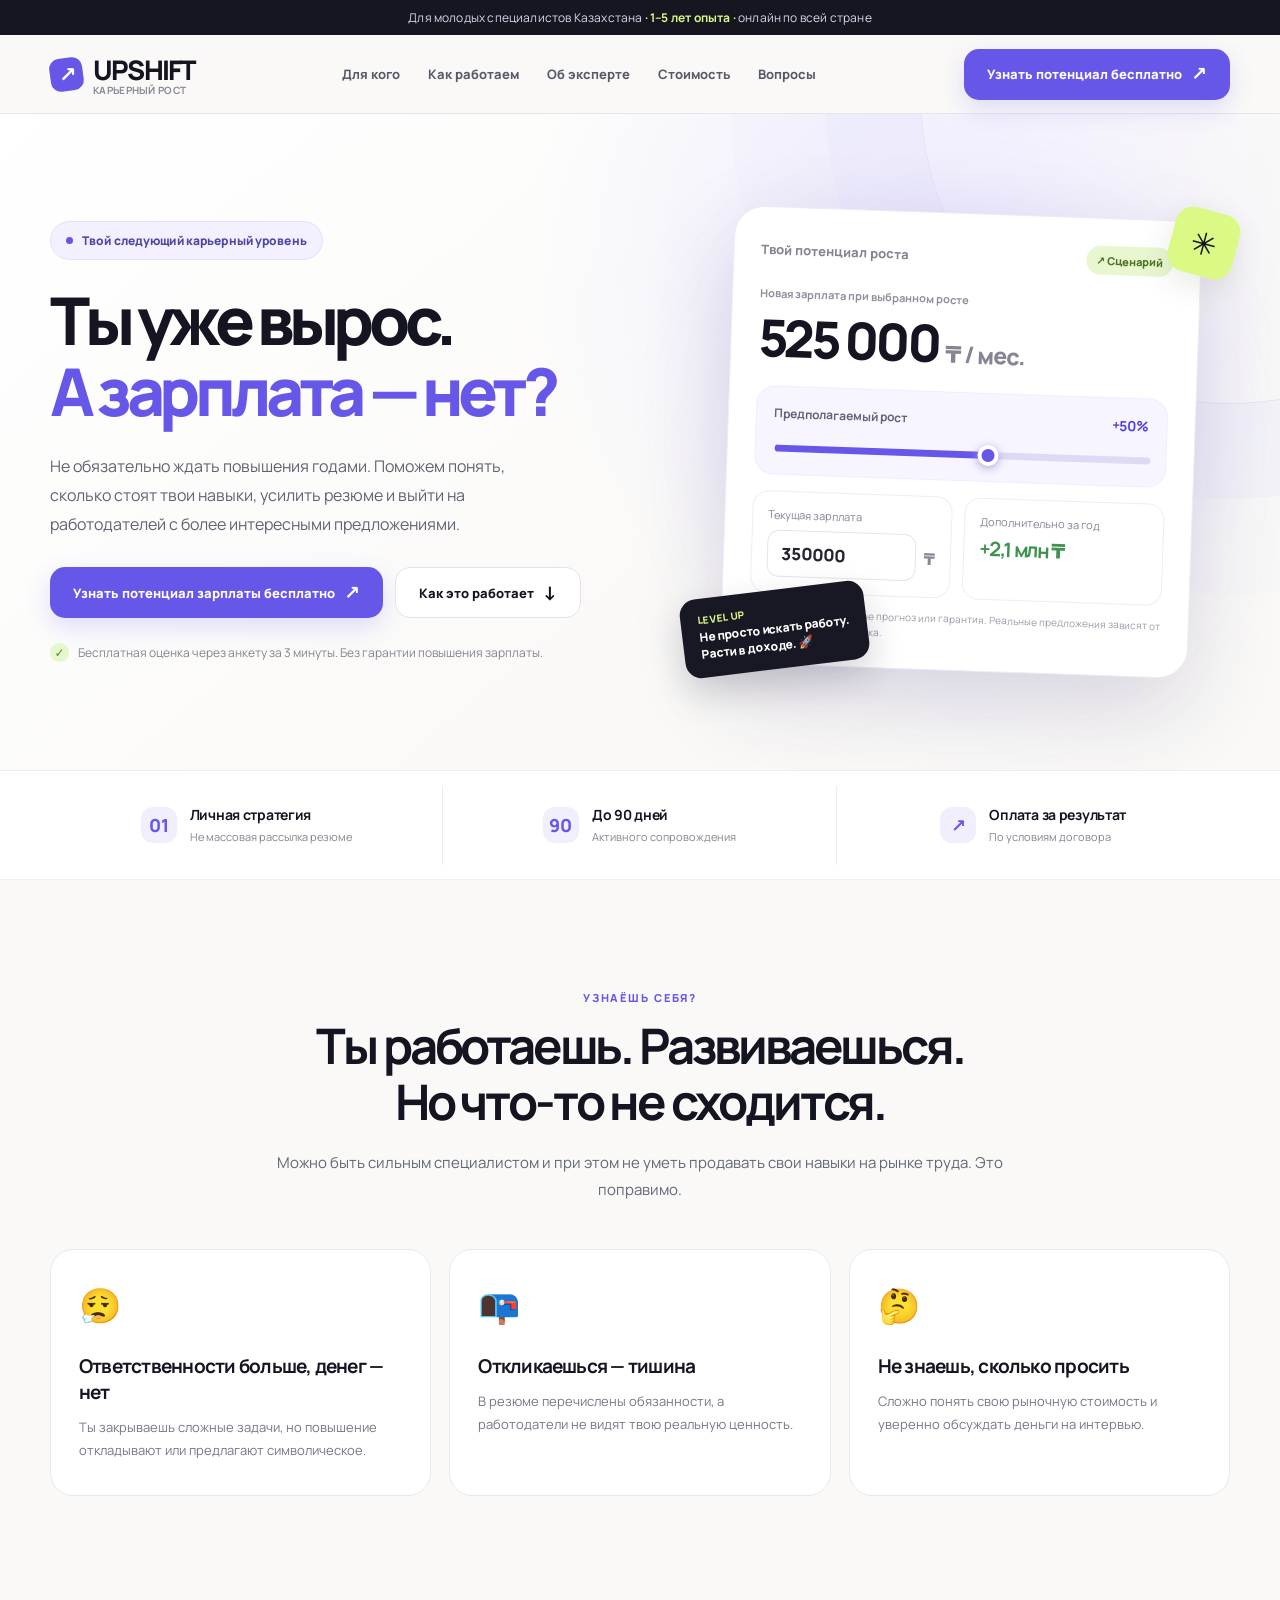
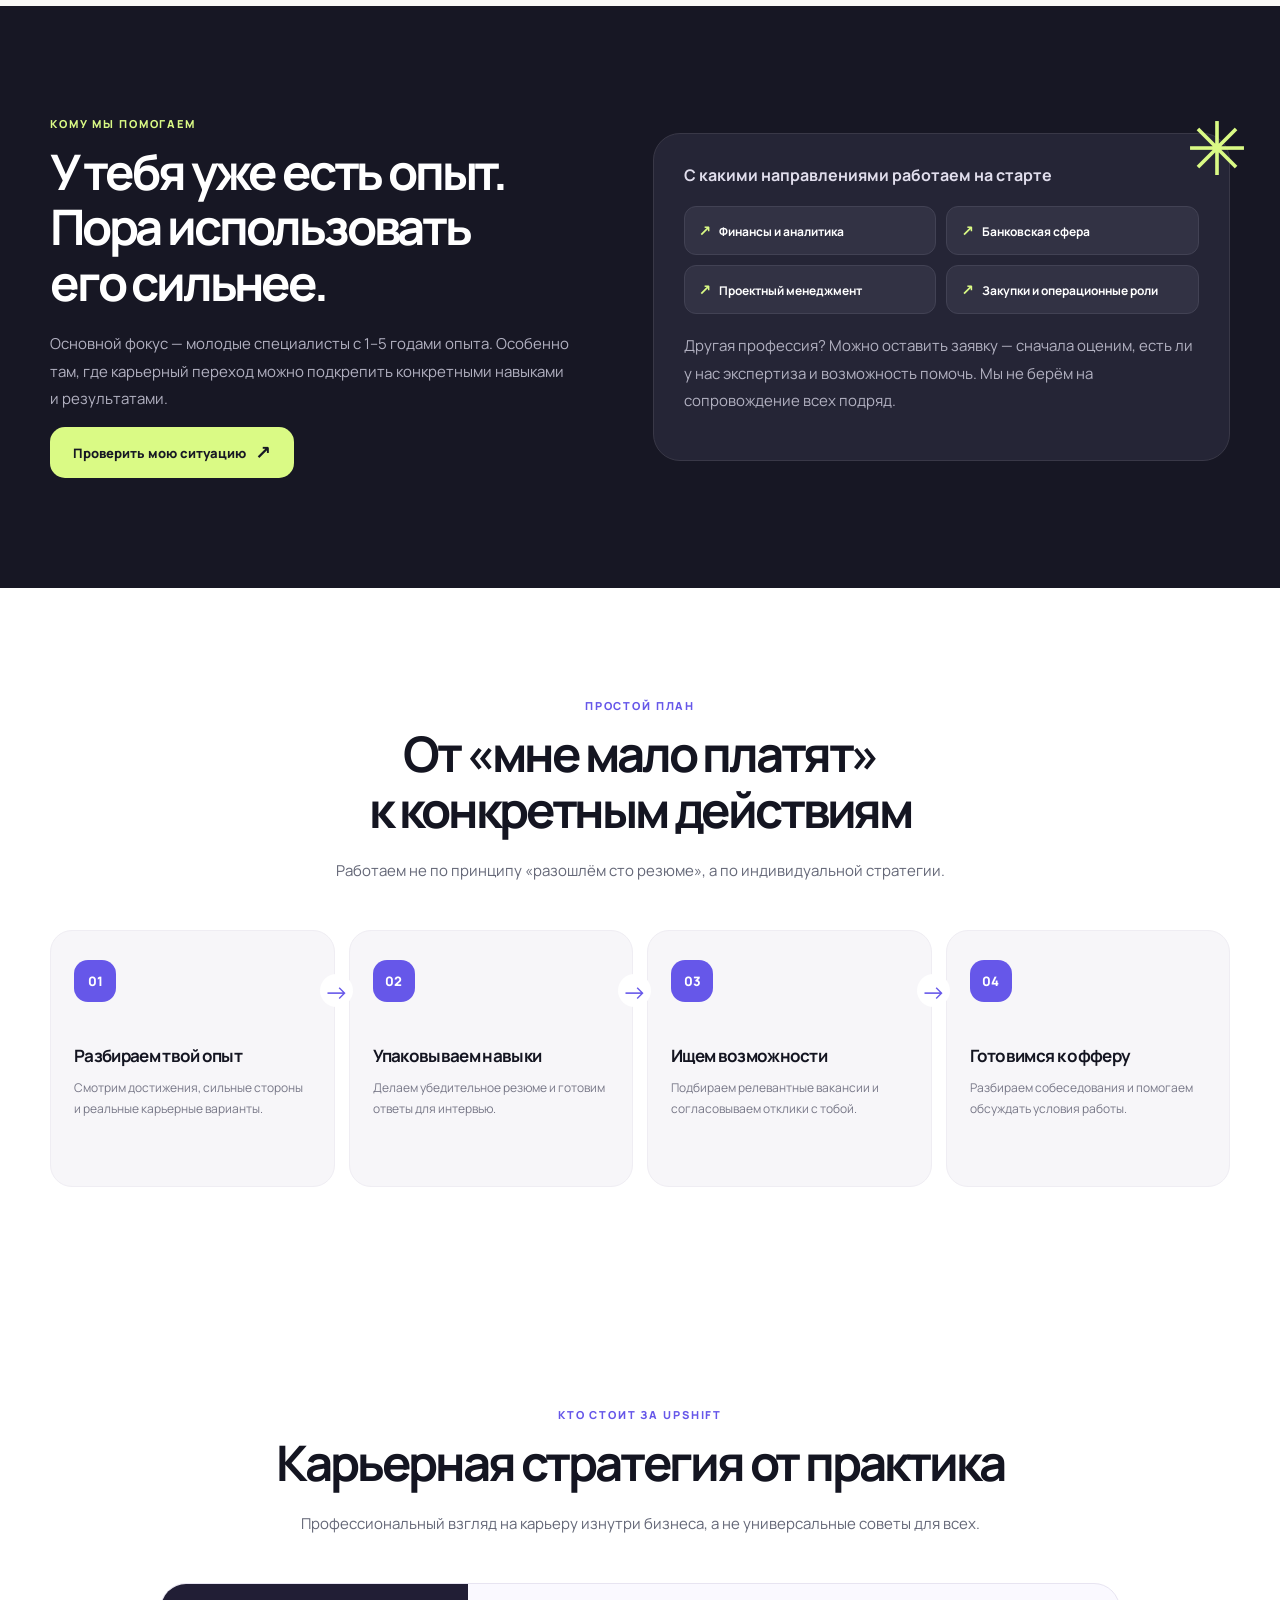
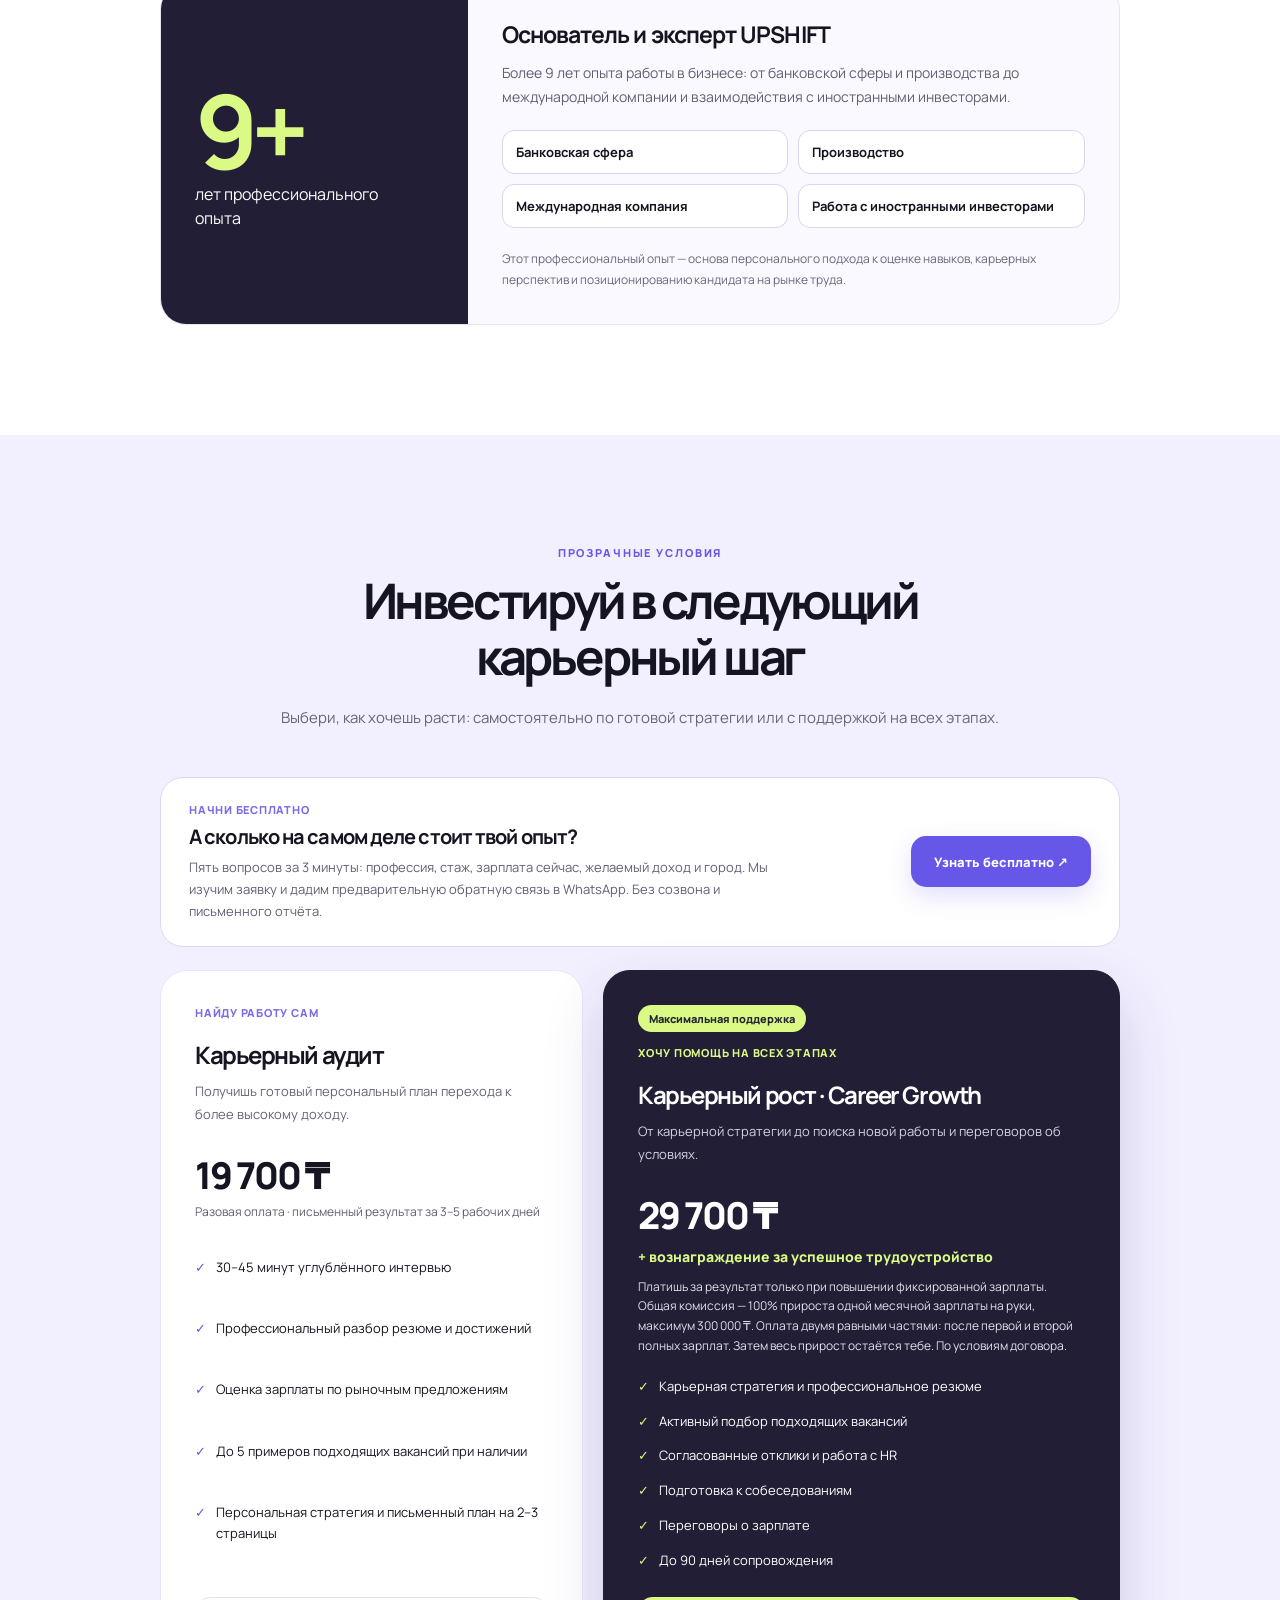
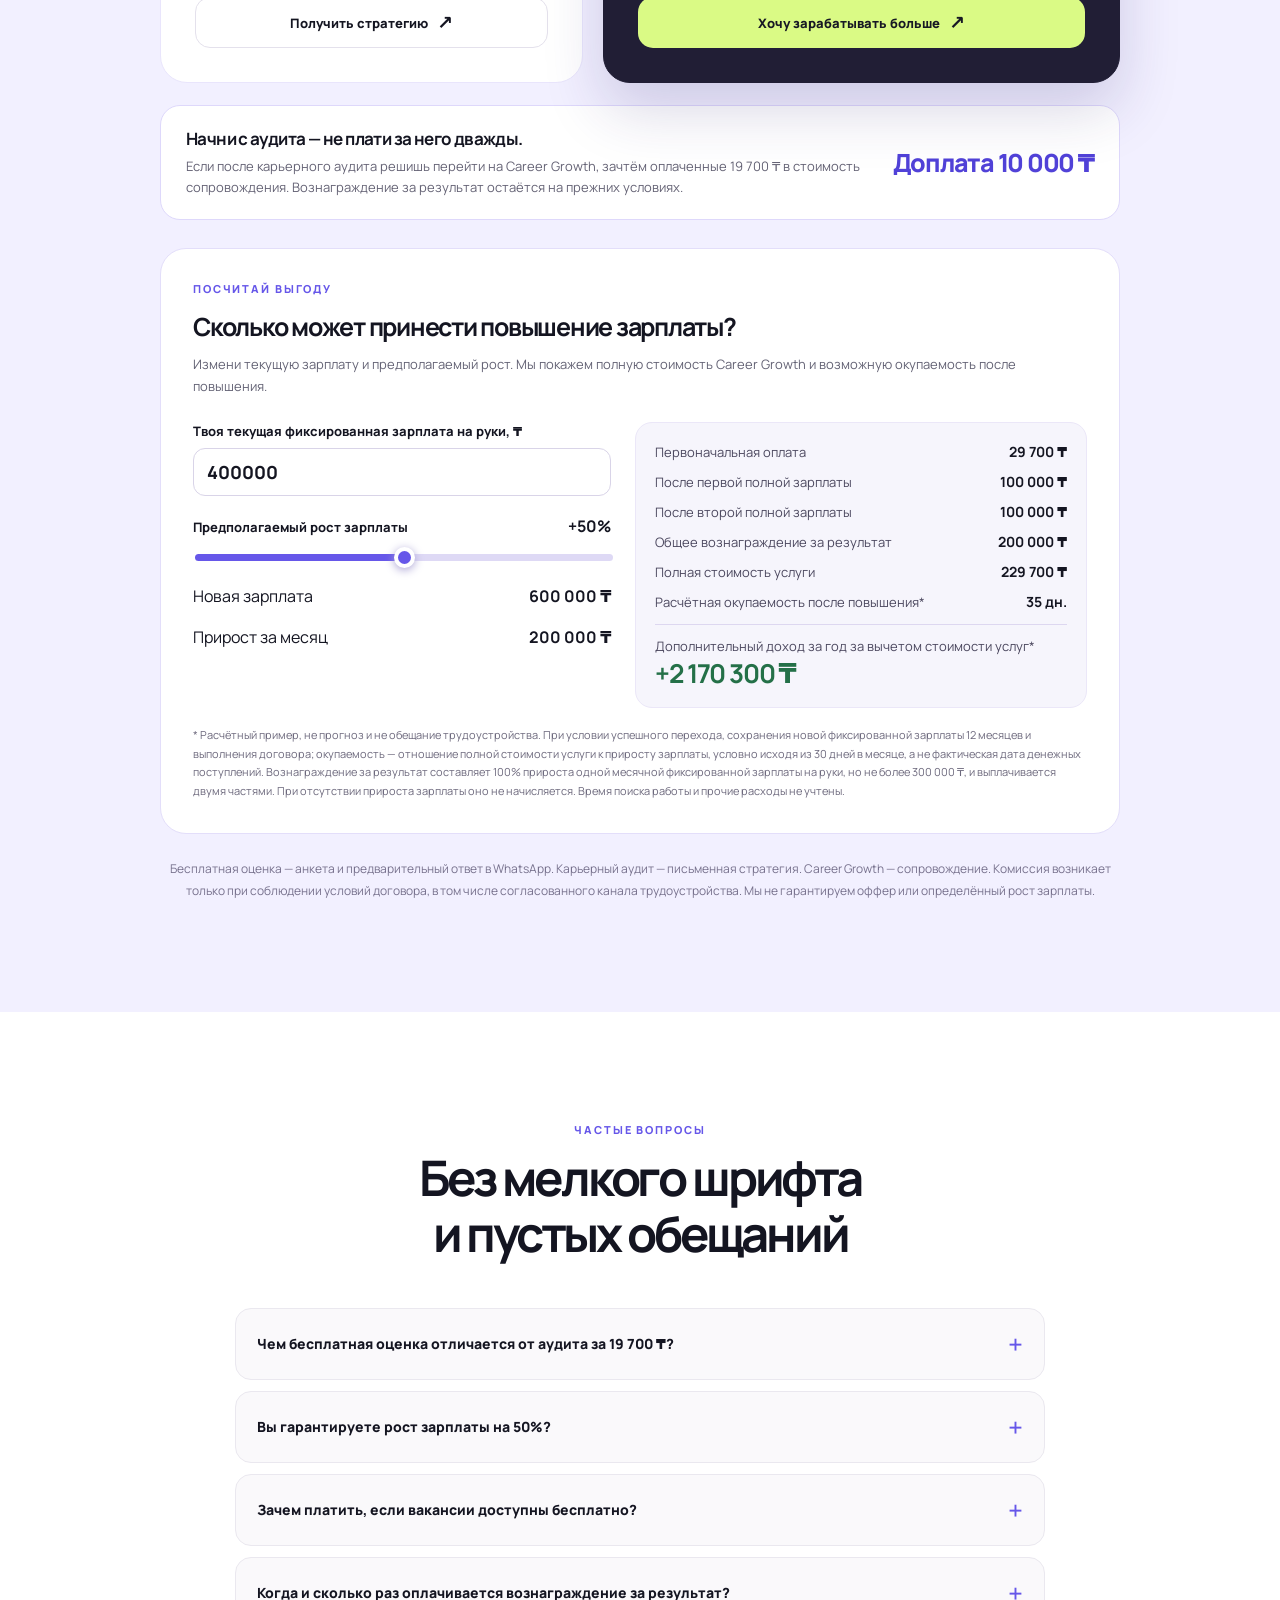
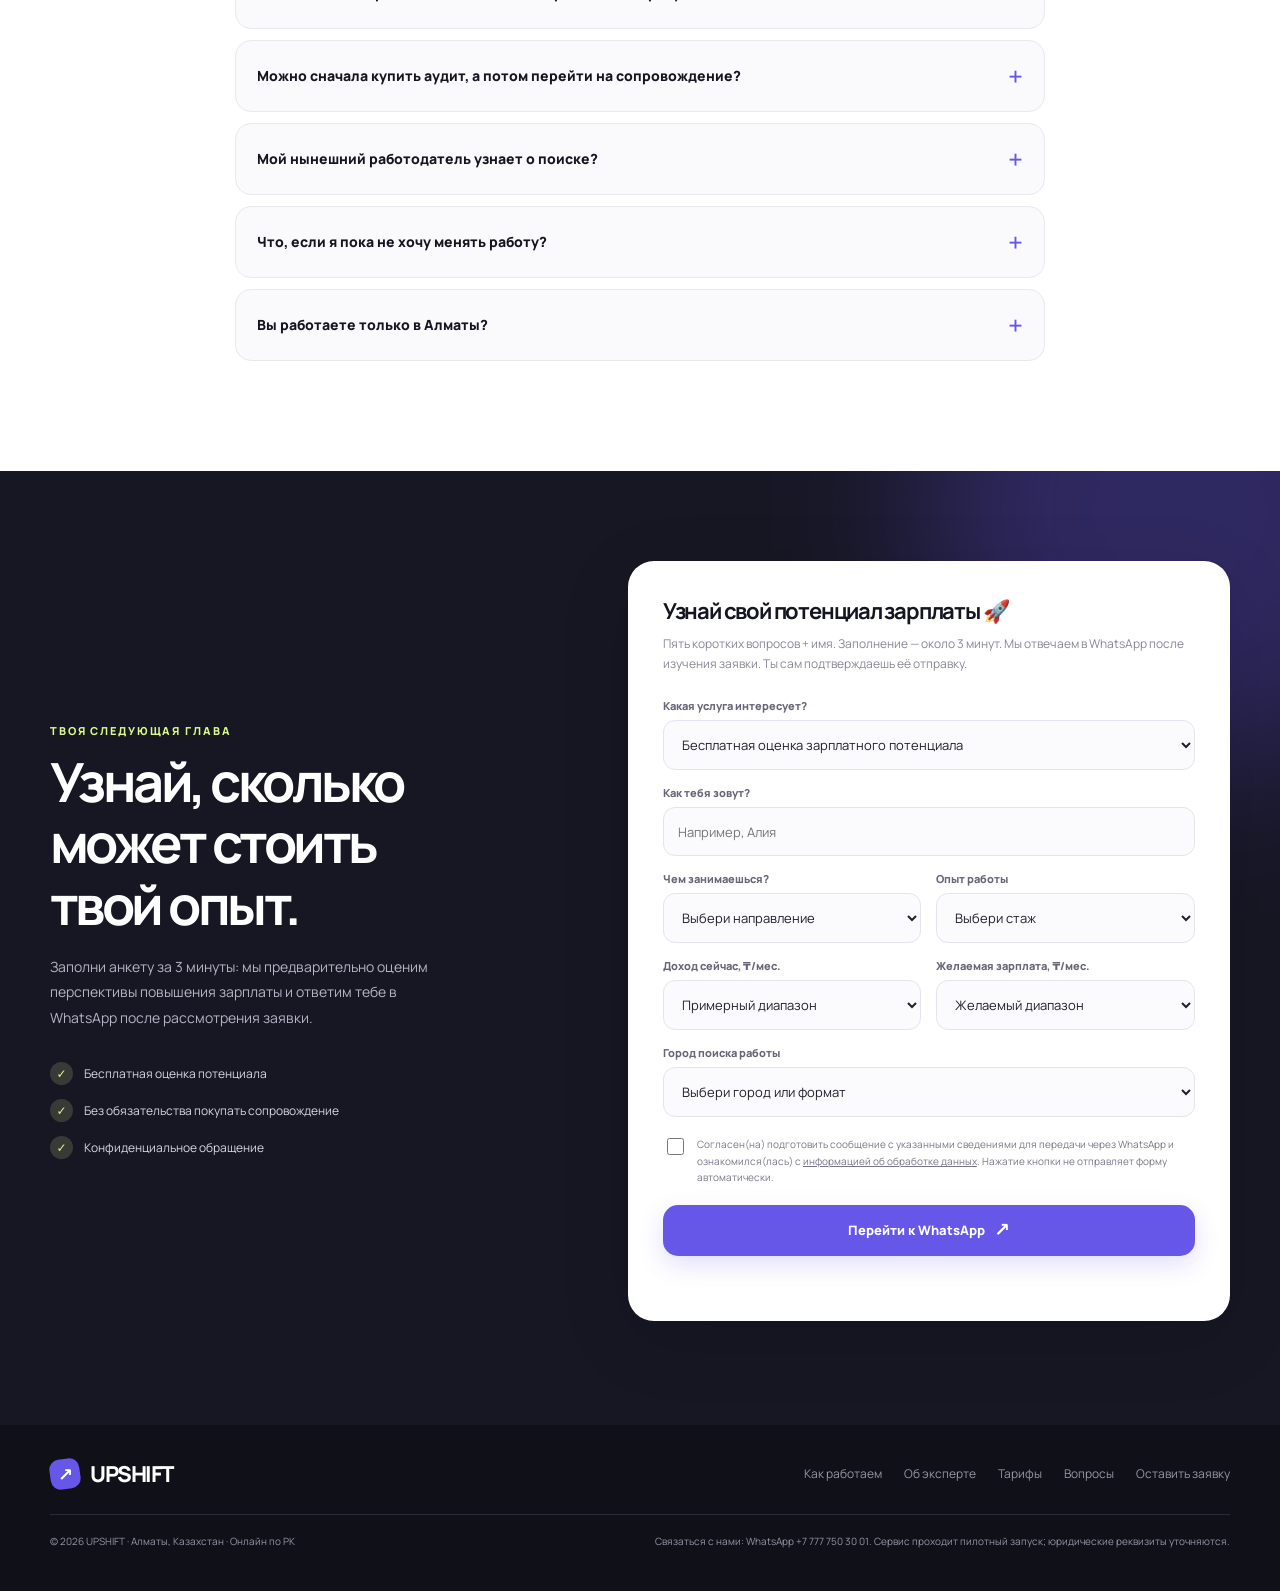
==== commit 23bf41f6: "Update UPSHIFT WhatsApp contact number" ====
--- a/upshift/index.html
+++ b/upshift/index.html
@@ -313,13 +313,13 @@
     </div></div></section>
     <section class="cta-section" id="apply"><div class="container cta-grid"><div class="cta-left"><div class="section-kicker">Твоя следующая глава</div><h2>Узнай, сколько<br>может стоить<br>твой опыт.</h2><p>Заполни анкету за 3 минуты: мы предварительно оценим перспективы повышения зарплаты и ответим тебе в WhatsApp после рассмотрения заявки.</p><div class="cta-advantages"><span>Бесплатная оценка потенциала</span><span>Без обязательства покупать сопровождение</span><span>Конфиденциальное обращение</span></div></div><form class="lead-form" id="lead-form"><h3>Узнай свой потенциал зарплаты 🚀</h3><p class="form-intro">Пять коротких вопросов + имя. Заполнение — около 3 минут. Мы отвечаем в WhatsApp после изучения заявки. Ты сам подтверждаешь её отправку.</p><div class="form-grid"><div class="field full"><label for="lead-service">Какая услуга интересует?</label><select id="lead-service" name="service" required><option>Бесплатная оценка зарплатного потенциала</option><option>Карьерный аудит — 19 700 ₸</option><option>Career Growth — 29 700 ₸ + вознаграждение за результат</option></select></div><div class="field full"><label for="lead-name">Как тебя зовут?</label><input id="lead-name" name="name" placeholder="Например, Алия" maxlength="70" autocomplete="given-name" required /></div><div class="field"><label for="lead-role">Чем занимаешься?</label><select id="lead-role" name="role" required><option value="" selected disabled>Выбери направление</option><option>Финансы / аналитика</option><option>Банк / кредитование</option><option>Проектный менеджмент</option><option>Закупки / операции</option><option>Другое</option></select></div><div class="field"><label for="lead-experience">Опыт работы</label><select id="lead-experience" name="experience" required><option value="" selected disabled>Выбери стаж</option><option>Меньше 1 года</option><option>1–2 года</option><option>3–5 лет</option><option>Больше 5 лет</option></select></div><div class="field"><label for="lead-current">Доход сейчас, ₸/мес.</label><select id="lead-current" name="salary" required><option value="" selected disabled>Примерный диапазон</option><option>До 250 000 ₸</option><option>250 000–400 000 ₸</option><option>400 000–600 000 ₸</option><option>600 000–900 000 ₸</option><option>Более 900 000 ₸</option><option>Не хочу указывать</option></select></div><div class="field"><label for="lead-goal">Желаемая зарплата, ₸/мес.</label><select id="lead-goal" name="goal" required><option value="" selected disabled>Желаемый диапазон</option><option>250 000–400 000 ₸</option><option>400 000–600 000 ₸</option><option>600 000–900 000 ₸</option><option>900 000–1 200 000 ₸</option><option>Более 1 200 000 ₸</option><option>Пока не знаю</option></select></div><div class="field full"><label for="lead-city">Город поиска работы</label><select id="lead-city" name="city" required><option value="" selected disabled>Выбери город или формат</option><option>Алматы</option><option>Астана</option><option>Шымкент</option><option>Другой город Казахстана</option><option>Рассматриваю удалённую работу</option></select></div></div><label class="form-consent"><input id="lead-consent" type="checkbox" required /><span>Согласен(на) подготовить сообщение с указанными сведениями для передачи через WhatsApp и ознакомился(лась) с <a href="#privacy" id="privacy-link">информацией об обработке данных</a>. Нажатие кнопки не отправляет форму автоматически.</span></label><button class="btn btn-primary submit" type="submit">Перейти к WhatsApp <span class="btn-arrow">↗</span></button><div id="form-status" class="form-status" role="status" aria-live="polite"></div><div id="privacy" class="privacy-block"><h4>Как используются данные</h4>Данные из формы используются только для составления текста заявки. Данные не сохраняются на сервере этого сайта: сообщение формируется на вашем устройстве и отправляется только после вашего подтверждения в WhatsApp. При переходе в WhatsApp информация передаётся через выбранный вами сервис согласно его правилам. Перед полноценным коммерческим запуском необходимо дополнить сведения об операторе персональных данных и политику конфиденциальности.</div></form></div></section>
   </main>
-  <footer><div class="container"><div class="footer-top"><a class="logo" href="#top"><span class="brand-mark"><span>↗</span></span><span>UPSHIFT</span></a><div class="footer-links"><a href="#process">Как работаем</a><a href="#expert">Об эксперте</a><a href="#pricing">Тарифы</a><a href="#faq">Вопросы</a><a href="#apply">Оставить заявку</a></div></div><div class="footer-bottom"><span>© <span id="year">2026</span> UPSHIFT · Алматы, Казахстан · Онлайн по РК</span><span>Связаться с нами: <a href="https://wa.me/77774877163" target="_blank" rel="noopener noreferrer">WhatsApp +7 777 487 71 63</a>. Сервис проходит пилотный запуск; юридические реквизиты уточняются.</span></div></div></footer>
+  <footer><div class="container"><div class="footer-top"><a class="logo" href="#top"><span class="brand-mark"><span>↗</span></span><span>UPSHIFT</span></a><div class="footer-links"><a href="#process">Как работаем</a><a href="#expert">Об эксперте</a><a href="#pricing">Тарифы</a><a href="#faq">Вопросы</a><a href="#apply">Оставить заявку</a></div></div><div class="footer-bottom"><span>© <span id="year">2026</span> UPSHIFT · Алматы, Казахстан · Онлайн по РК</span><span>Связаться с нами: <a href="https://wa.me/77777503001" target="_blank" rel="noopener noreferrer">WhatsApp +7 777 750 30 01</a>. Сервис проходит пилотный запуск; юридические реквизиты уточняются.</span></div></div></footer>
   <div class="mobile-cta"><a href="#apply" class="btn btn-primary">Узнать потенциал бесплатно <span class="btn-arrow">↗</span></a></div>
   <script>
     'use strict';
     // НАСТРОЙКА ПЕРЕД ПУБЛИКАЦИЕЙ: номер WhatsApp Business в международном формате, только цифры.
     // Пример формата (не реальный контакт): '77001234567'
-    const WHATSAPP_NUMBER = '77774877163';
+    const WHATSAPP_NUMBER = '77777503001';
     document.querySelectorAll('[data-service]').forEach(link=>link.addEventListener('click',()=>{ document.getElementById('lead-service').value=link.dataset.service; }));
     const money = amount => Math.round(amount).toLocaleString('ru-RU');
     const salaryInput = document.getElementById('current-salary');
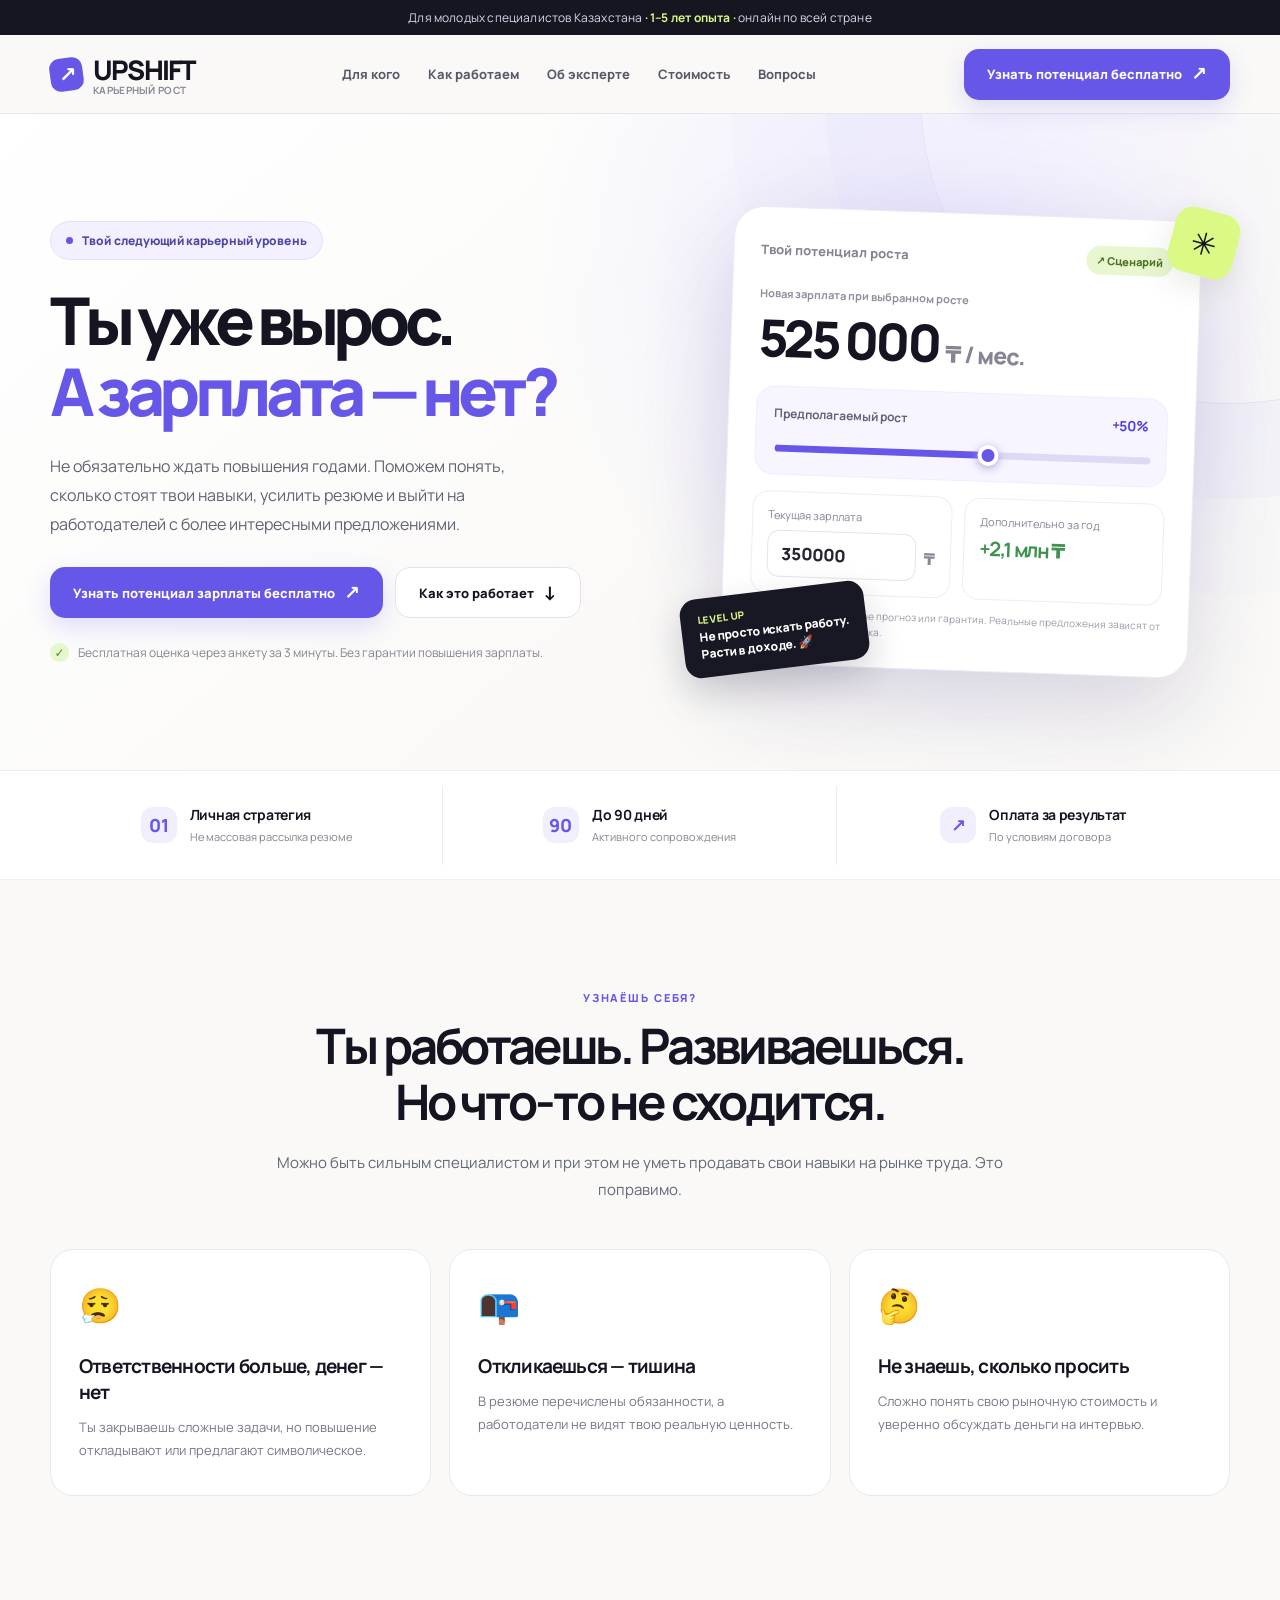
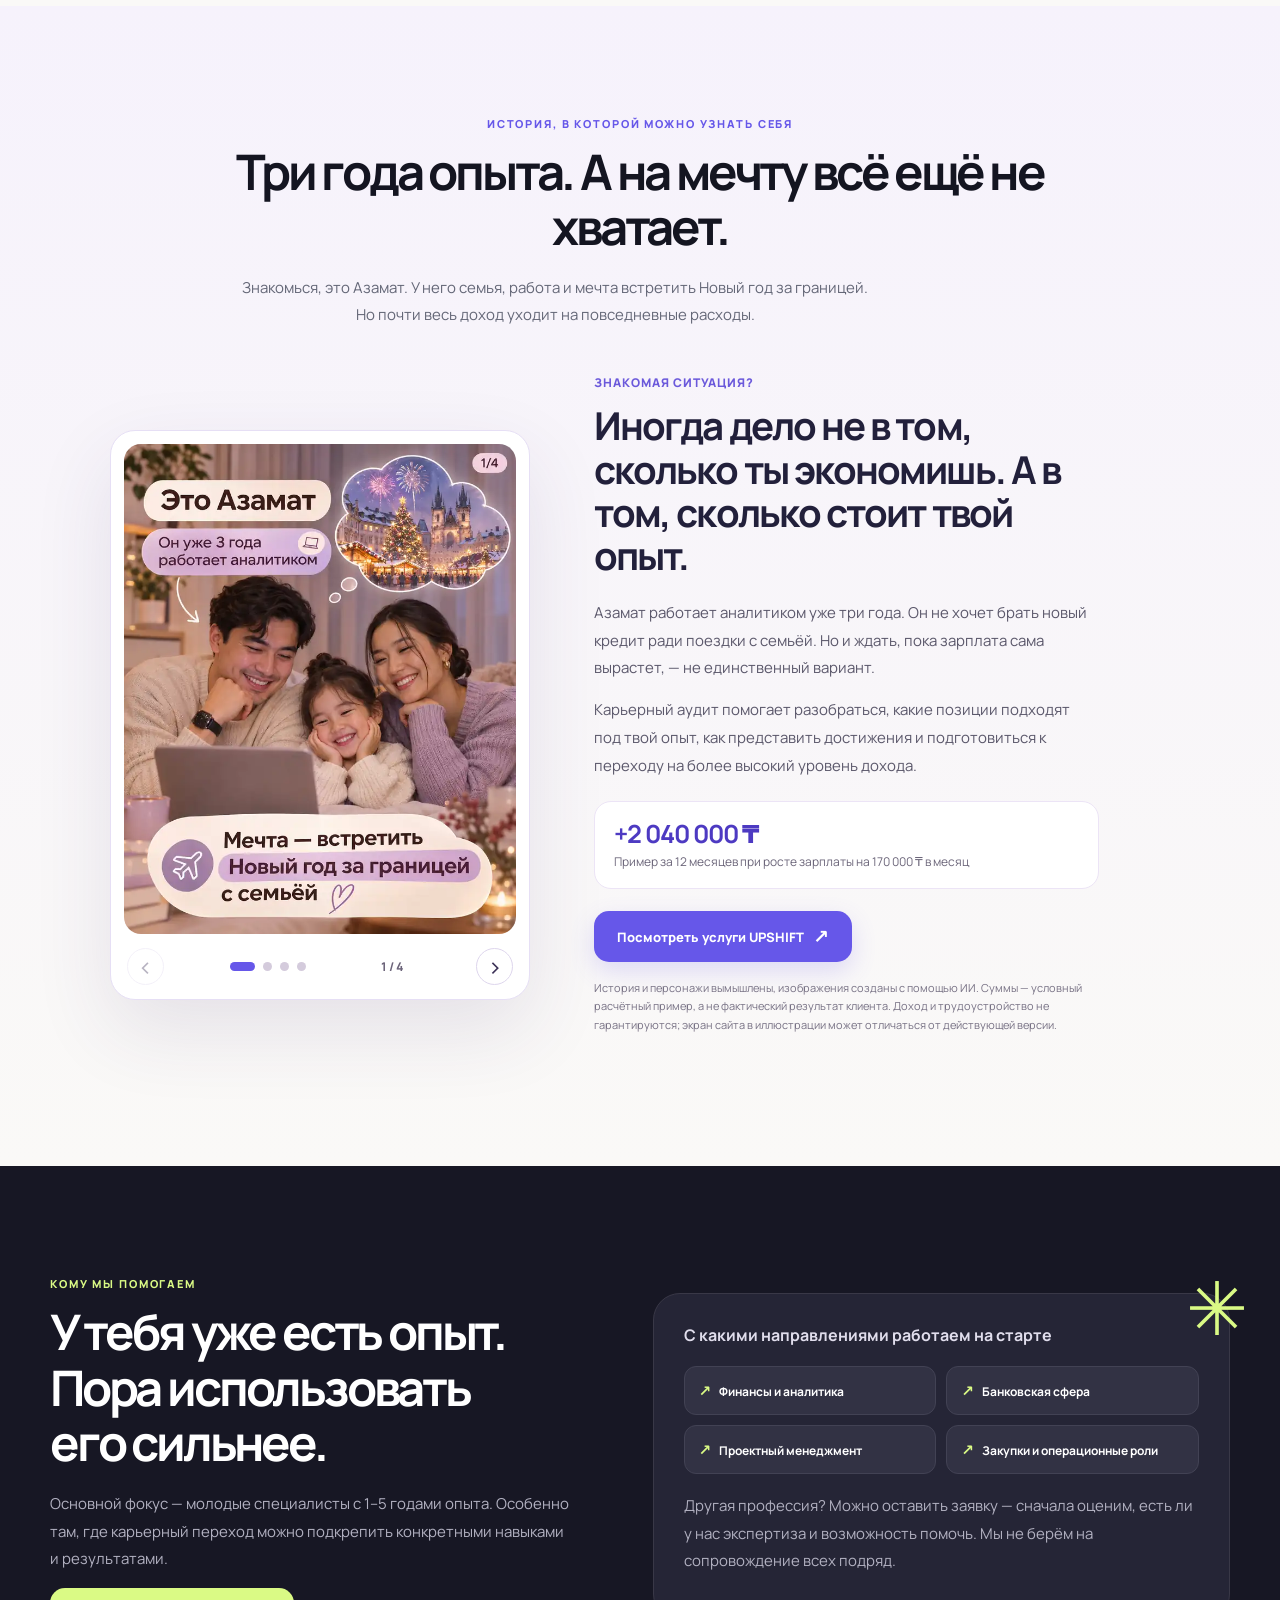
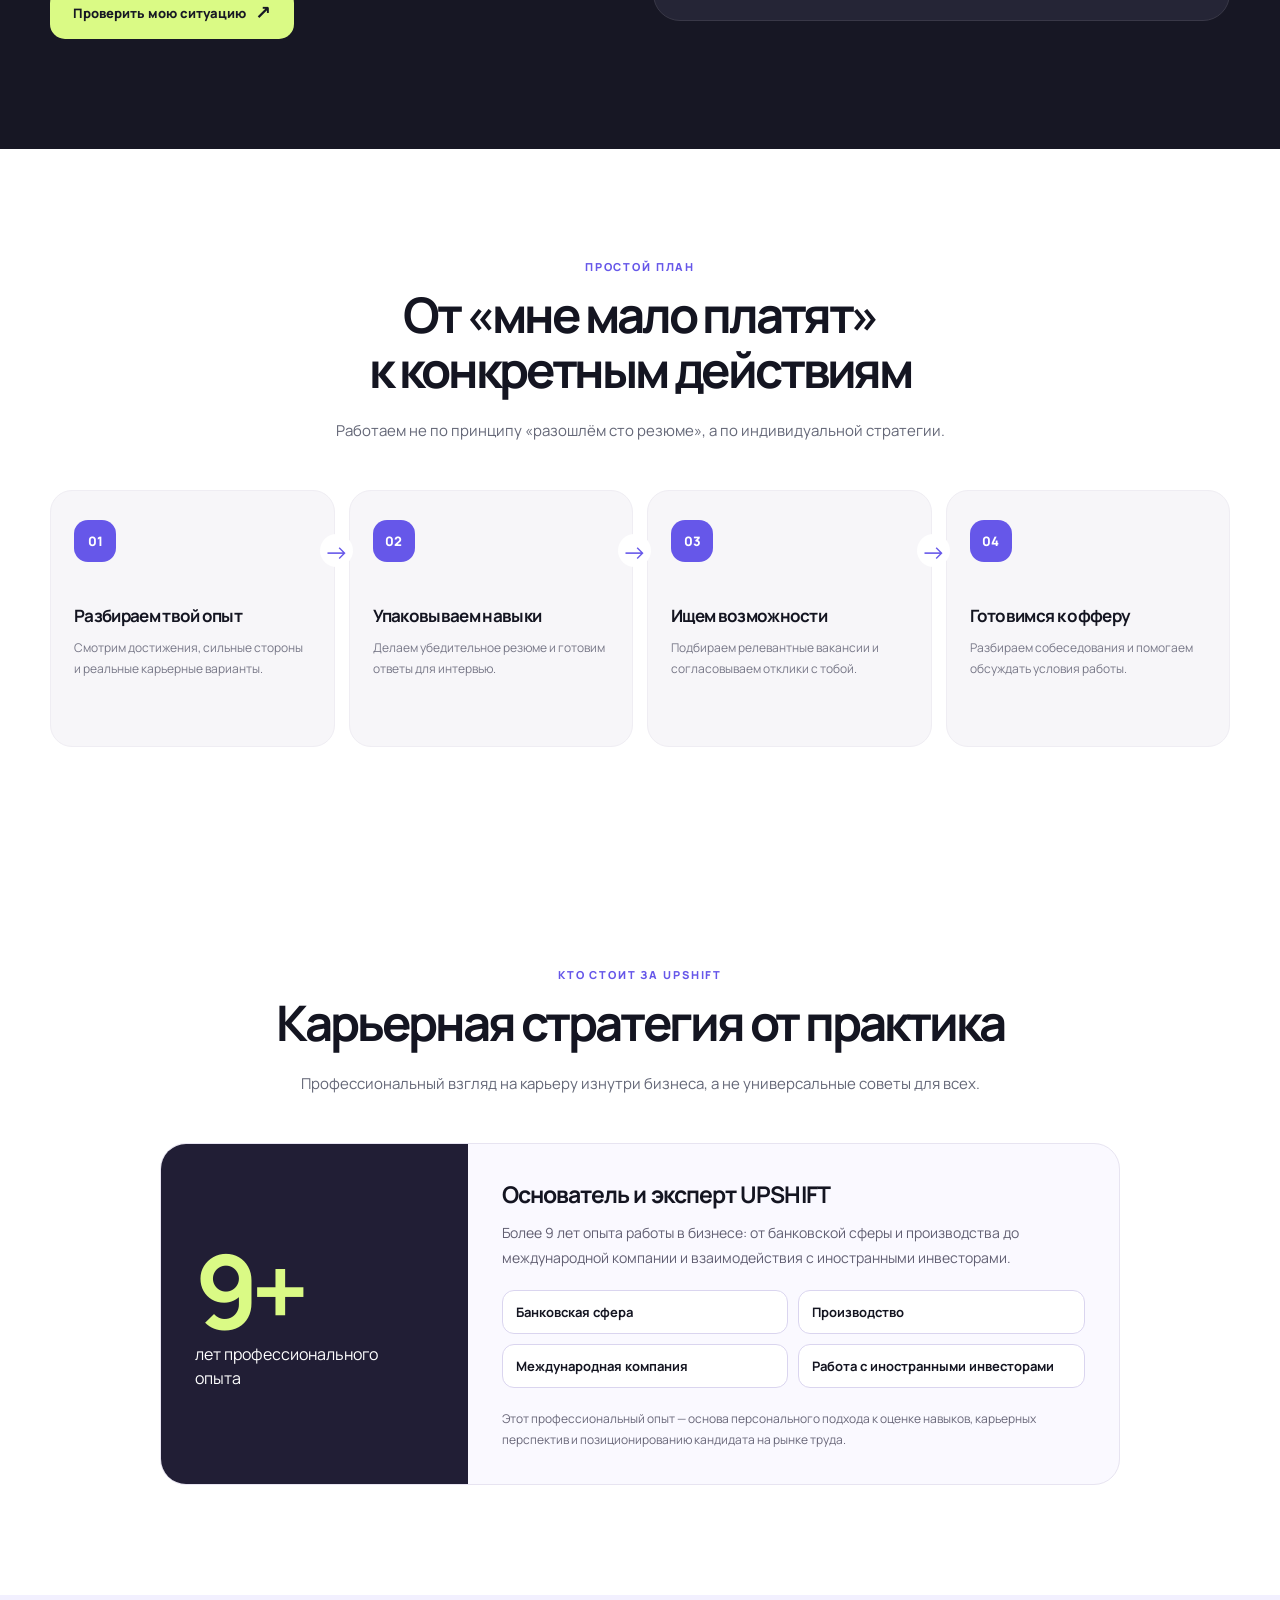
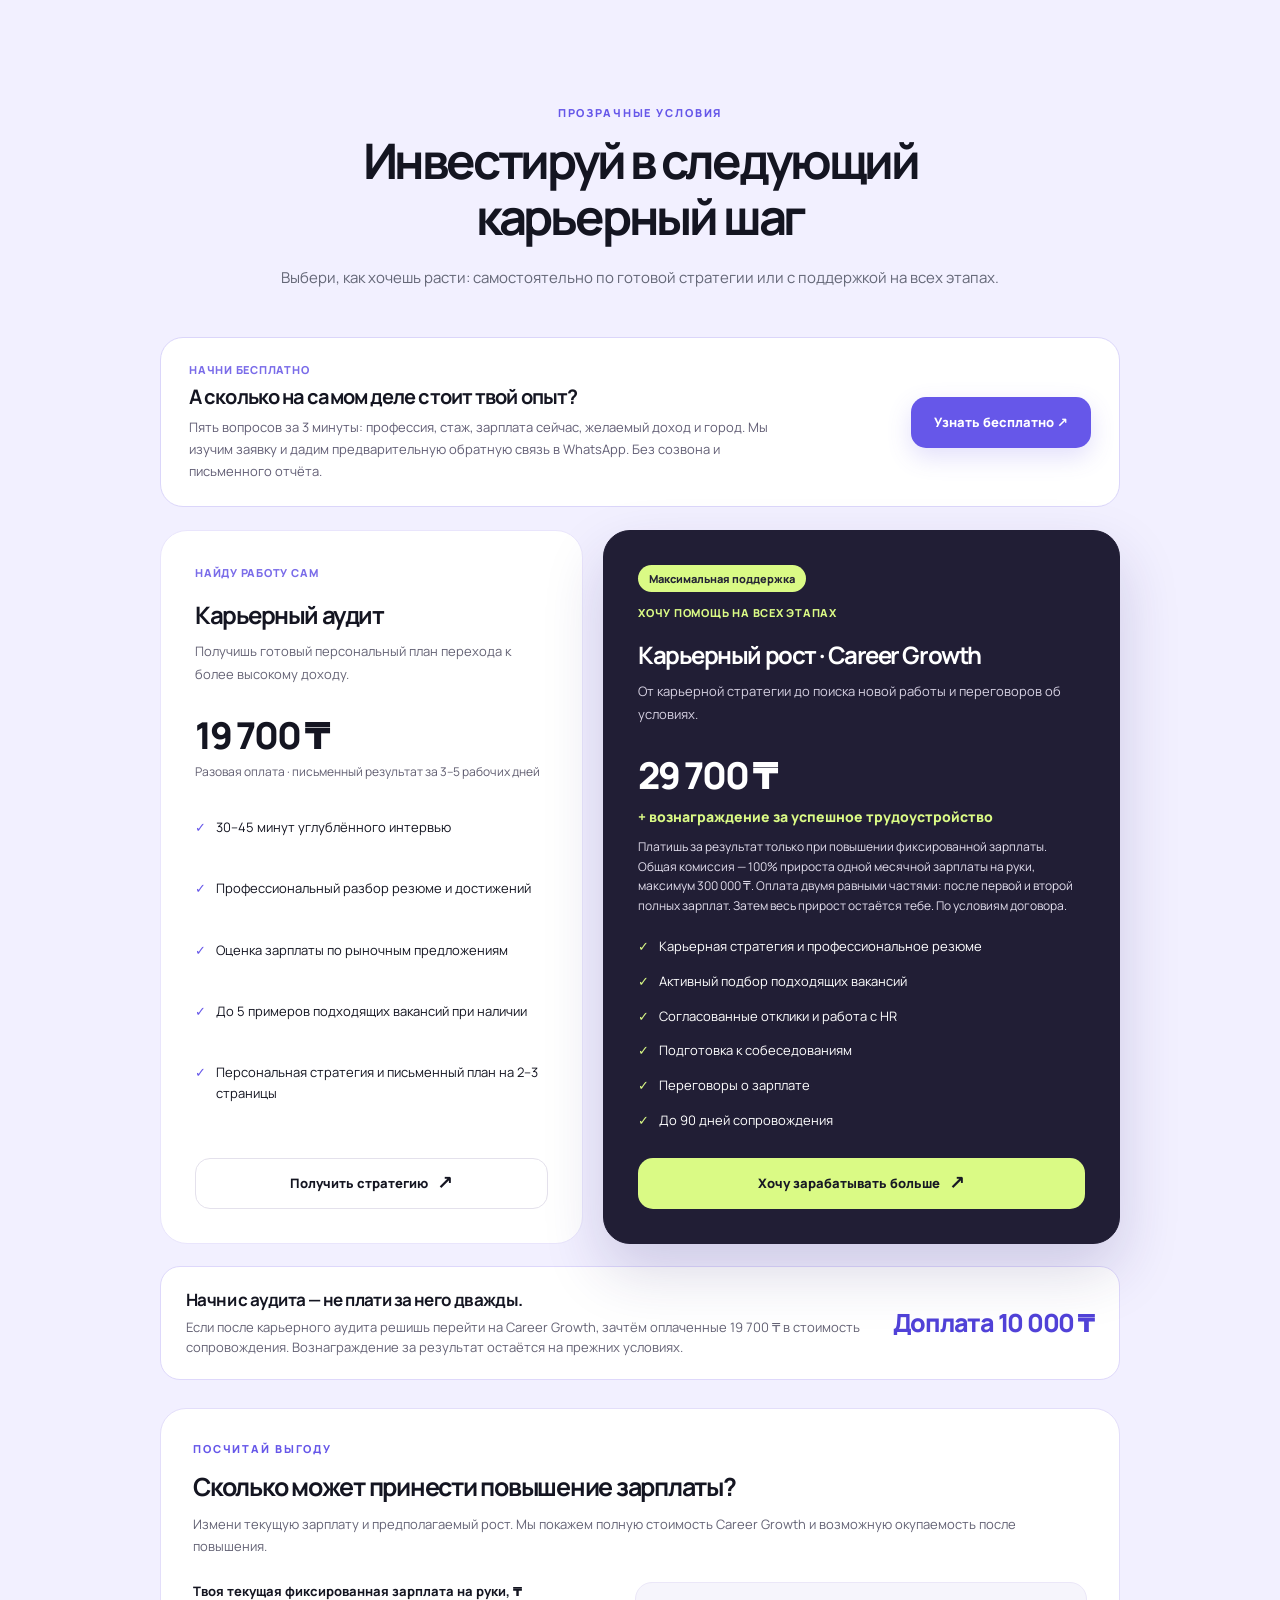
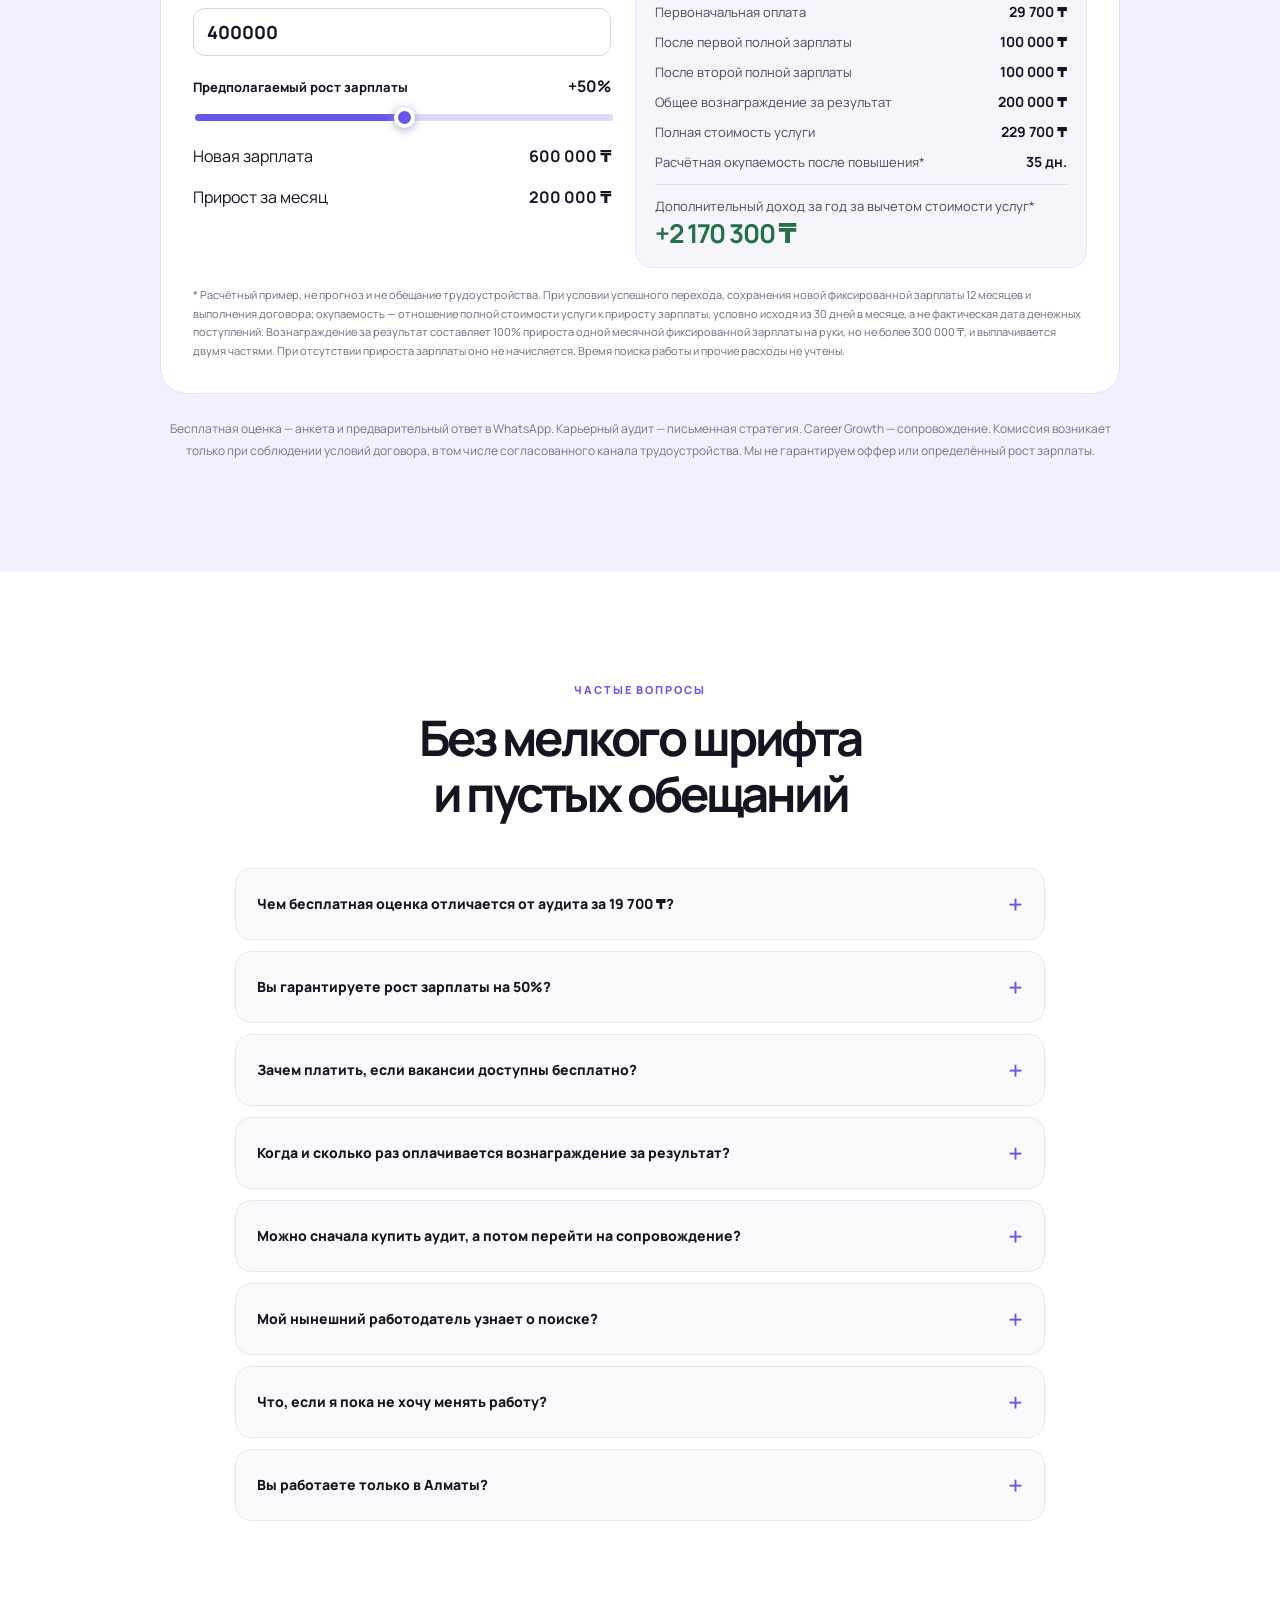
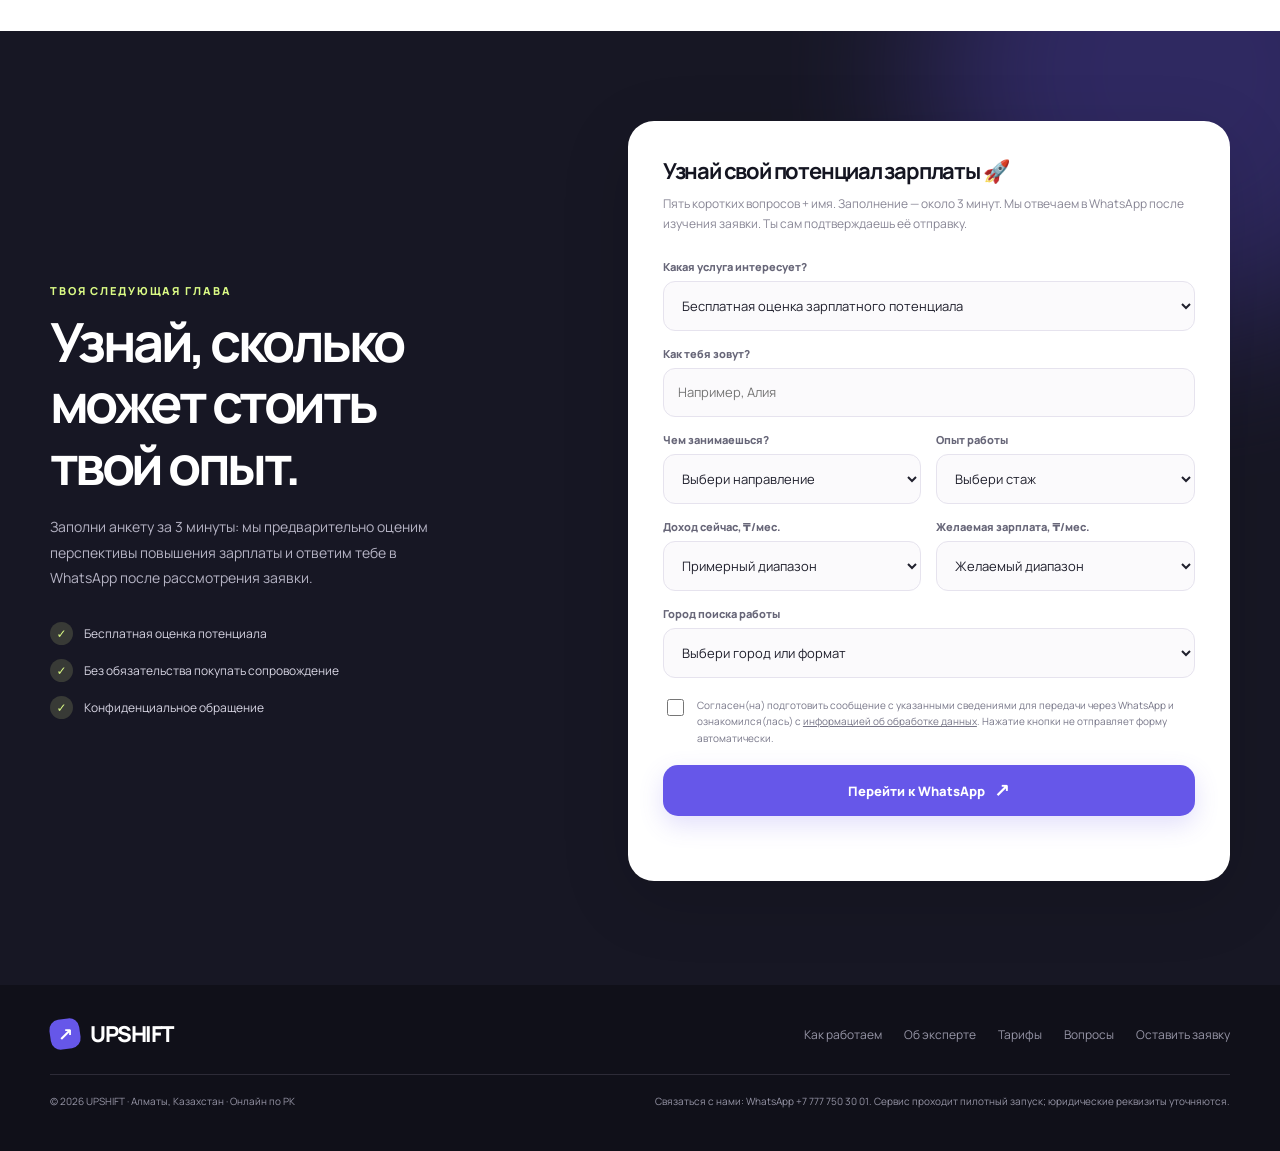
==== commit 6328d1da: "Add Azamat story carousel with four optimized images and accessible controls" ====
--- a/upshift/index.html
+++ b/upshift/index.html
@@ -235,6 +235,38 @@
     .expert-info .expert-note{font-size:12px;margin:0;color:#696779}
     @media(max-width:760px){.upgrade-note{flex-direction:column;align-items:flex-start;padding:22px}.roi-panel{padding:23px}.roi-layout,.expert-panel{grid-template-columns:1fr}.expert-years{padding:27px}.expert-info{padding:25px}.expert-tags{grid-template-columns:1fr}.roi-result .roi-highlight{font-size:24px}}
 
+  
+    /* UPSHIFT: Azamat story carousel */
+    .story-section{background:linear-gradient(180deg,#f6f2fc 0%,#faf9f7 100%);padding-top:84px;padding-bottom:86px}
+    .story-section .section-header{max-width:810px}
+    .story-section .section-header p{max-width:640px}
+    .story-layout{display:grid;grid-template-columns:minmax(0,420px) minmax(0,1fr);gap:clamp(28px,5vw,78px);align-items:center;max-width:1060px;margin:0 auto}
+    .story-frame{min-width:0;padding:13px;border:1px solid #e6dff5;background:#fff;border-radius:25px;box-shadow:0 30px 80px rgba(68,46,104,.11)}
+    .story-viewport{display:flex;overflow-x:auto;gap:0;scroll-snap-type:x mandatory;scroll-behavior:smooth;scrollbar-width:none;border-radius:17px;outline-offset:4px;overscroll-behavior-inline:contain}
+    .story-viewport::-webkit-scrollbar{display:none}
+    .story-slide{margin:0;flex:0 0 100%;min-width:0;scroll-snap-align:start;scroll-snap-stop:always;background:#e8deeb}
+    .story-slide img{display:block;width:100%;height:auto;aspect-ratio:4/5;object-fit:cover}
+    .story-controls{display:flex;align-items:center;justify-content:space-between;gap:8px;padding:14px 3px 1px}
+    .story-arrow{flex:0 0 auto;display:grid;place-items:center;width:37px;height:37px;border:1px solid #ded6ed;border-radius:50%;background:#fff;color:#3b3056;font-size:25px;line-height:1;transition:background .2s}
+    .story-arrow:hover:not(:disabled){background:#ede7fa}
+    .story-arrow:disabled{opacity:.36;cursor:not-allowed}
+    .story-dots{display:flex;align-items:center;justify-content:center;gap:8px}
+    .story-dot{height:9px;width:9px;border:0;border-radius:12px;background:#d4cbdc;padding:0;transition:width .2s,background .2s}
+    .story-dot[aria-current="true"]{width:25px;background:#6657e9}
+    .story-position{font-size:12px;min-width:37px;text-align:center;font-weight:750;color:#6c647a;font-variant-numeric:tabular-nums}
+    .story-copy{max-width:505px}
+    .story-kicker{font-size:12px;letter-spacing:.08em;text-transform:uppercase;font-weight:850;color:#6b59db;margin-bottom:13px}
+    .story-copy h3{font-size:clamp(27px,3vw,40px);line-height:1.13;letter-spacing:-.05em;margin:0 0 21px;color:#22203b}
+    .story-copy p{font-size:15px;line-height:1.85;color:#5b586b;margin:0 0 14px}
+    .story-math{background:white;border:1px solid #ece4f6;border-radius:17px;padding:17px 19px;margin:22px 0;display:flex;flex-wrap:wrap;gap:9px;align-items:center;justify-content:space-between}
+    .story-math strong{display:block;color:#4d3ac2;font-size:25px;line-height:1.2;letter-spacing:-.04em}
+    .story-math span{font-size:12px;color:#6c667a;line-height:1.45}
+    .story-copy .story-disclaimer{font-size:11px;line-height:1.65;color:#777184;margin:17px 0 22px}
+    .story-copy .btn{max-width:100%;text-align:center}
+    @media(max-width:800px){.story-section{padding-top:65px;padding-bottom:68px}.story-layout{grid-template-columns:1fr;max-width:590px;gap:26px}.story-frame{width:min(100%,490px);margin:0 auto}.story-copy{max-width:590px}.story-copy h3{font-size:29px}}
+    @media(max-width:480px){.story-frame{padding:8px;border-radius:17px}.story-viewport{border-radius:11px}.story-section .section-header h2{font-size:30px}.story-controls{padding-top:11px}.story-copy h3{font-size:28px}.story-math{padding:15px}.story-math strong{font-size:23px}}
+    @media(prefers-reduced-motion:reduce){.story-viewport{scroll-behavior:auto}.story-dot,.story-arrow{transition:none}}
+
   </style>
 </head>
 <body>
@@ -283,6 +315,46 @@
       <div class="section-header"><div class="section-kicker">Узнаёшь себя?</div><h2>Ты работаешь. Развиваешься.<br>Но что-то не сходится.</h2><p>Можно быть сильным специалистом и при этом не уметь продавать свои навыки на рынке труда. Это поправимо.</p></div>
       <div class="pain-grid"><article class="pain"><span class="emoji">😮‍💨</span><h3>Ответственности больше, денег — нет</h3><p>Ты закрываешь сложные задачи, но повышение откладывают или предлагают символическое.</p></article><article class="pain"><span class="emoji">📭</span><h3>Откликаешься — тишина</h3><p>В резюме перечислены обязанности, а работодатели не видят твою реальную ценность.</p></article><article class="pain"><span class="emoji">🤔</span><h3>Не знаешь, сколько просить</h3><p>Сложно понять свою рыночную стоимость и уверенно обсуждать деньги на интервью.</p></article></div>
     </div></section>
+
+    <section class="content-section story-section" id="story-azamat" aria-labelledby="story-azamat-title">
+      <div class="container">
+        <div class="section-header">
+          <div class="section-kicker">История, в которой можно узнать себя</div>
+          <h2 id="story-azamat-title">Три года опыта. А на мечту всё ещё не хватает.</h2>
+          <p>Знакомься, это Азамат. У него семья, работа и мечта встретить Новый год за границей. Но почти весь доход уходит на повседневные расходы.</p>
+        </div>
+        <div class="story-layout">
+          <div class="story-frame">
+            <div class="story-viewport" id="azamat-carousel" role="region" aria-roledescription="карусель" aria-label="История Азамата: четыре слайда" tabindex="0">
+              <figure class="story-slide"><img src="assets/azamat-01.webp" width="720" height="900" loading="lazy" decoding="async" alt="Азамат с супругой и дочерью мечтают встретить Новый год за границей. Первый слайд из четырёх."></figure>
+              <figure class="story-slide"><img src="assets/azamat-02.webp" width="720" height="900" loading="lazy" decoding="async" alt="Семья обсуждает расходы: аренда, питание и кредиты почти полностью поглощают зарплату. Второй слайд из четырёх."></figure>
+              <figure class="story-slide"><img src="assets/azamat-03.webp" width="720" height="900" loading="lazy" decoding="async" alt="Азамат изучает карьерные возможности на сайте UPSHIFT. На рисунке показан пример потенциального роста дохода. Третий слайд из четырёх."></figure>
+              <figure class="story-slide"><img src="assets/azamat-04.webp" width="720" height="900" loading="lazy" decoding="async" alt="Азамат с семьёй в аэропорту мечтают о путешествии. UPSHIFT предлагает карьерный аудит и сопровождение. Четвёртый слайд из четырёх."></figure>
+            </div>
+            <div class="story-controls" aria-label="Управление историей">
+              <button type="button" class="story-arrow" data-story-prev aria-label="Предыдущий слайд" disabled>‹</button>
+              <div class="story-dots" role="group" aria-label="Выбрать слайд">
+                <button type="button" class="story-dot" data-story-index="0" aria-label="Слайд 1" aria-current="true"></button>
+                <button type="button" class="story-dot" data-story-index="1" aria-label="Слайд 2" aria-current="false"></button>
+                <button type="button" class="story-dot" data-story-index="2" aria-label="Слайд 3" aria-current="false"></button>
+                <button type="button" class="story-dot" data-story-index="3" aria-label="Слайд 4" aria-current="false"></button>
+              </div>
+              <span class="story-position" id="story-position" aria-live="polite">1 / 4</span>
+              <button type="button" class="story-arrow" data-story-next aria-label="Следующий слайд">›</button>
+            </div>
+          </div>
+          <div class="story-copy">
+            <div class="story-kicker">Знакомая ситуация?</div>
+            <h3>Иногда дело не в том, сколько ты экономишь. А в том, сколько стоит твой опыт.</h3>
+            <p>Азамат работает аналитиком уже три года. Он не хочет брать новый кредит ради поездки с семьёй. Но и ждать, пока зарплата сама вырастет, — не единственный вариант.</p>
+            <p>Карьерный аудит помогает разобраться, какие позиции подходят под твой опыт, как представить достижения и подготовиться к переходу на более высокий уровень дохода.</p>
+            <div class="story-math"><div><strong>+2 040 000 ₸</strong><span>Пример за 12 месяцев при росте зарплаты на 170 000 ₸ в месяц</span></div></div>
+            <a class="btn btn-primary" href="#pricing">Посмотреть услуги UPSHIFT <span class="btn-arrow">↗</span></a>
+            <p class="story-disclaimer">История и персонажи вымышлены, изображения созданы с помощью ИИ. Суммы — условный расчётный пример, а не фактический результат клиента. Доход и трудоустройство не гарантируются; экран сайта в иллюстрации может отличаться от действующей версии.</p>
+          </div>
+        </div>
+      </div>
+    </section>
     <section class="content-section audience" id="audience"><div class="container audience-grid"><div><div class="section-kicker">Кому мы помогаем</div><h2>У тебя уже есть опыт. Пора использовать его сильнее.</h2><p>Основной фокус — молодые специалисты с 1–5 годами опыта. Особенно там, где карьерный переход можно подкрепить конкретными навыками и результатами.</p><a class="btn btn-lime" href="#apply">Проверить мою ситуацию <span class="btn-arrow">↗</span></a></div><div class="audience-card"><h3>С какими направлениями работаем на старте</h3><div class="audience-list"><div class="audience-item">Финансы и аналитика</div><div class="audience-item">Банковская сфера</div><div class="audience-item">Проектный менеджмент</div><div class="audience-item">Закупки и операционные роли</div></div><p class="audience-note">Другая профессия? Можно оставить заявку — сначала оценим, есть ли у нас экспертиза и возможность помочь. Мы не берём на сопровождение всех подряд.</p></div></div></section>
     <section class="content-section steps" id="process"><div class="container"><div class="section-header"><div class="section-kicker">Простой план</div><h2>От «мне мало платят»<br>к конкретным действиям</h2><p>Работаем не по принципу «разошлём сто резюме», а по индивидуальной стратегии.</p></div><div class="steps-grid"><article class="step"><div class="step-number">01</div><h3>Разбираем твой опыт</h3><p>Смотрим достижения, сильные стороны и реальные карьерные варианты.</p></article><article class="step"><div class="step-number">02</div><h3>Упаковываем навыки</h3><p>Делаем убедительное резюме и готовим ответы для интервью.</p></article><article class="step"><div class="step-number">03</div><h3>Ищем возможности</h3><p>Подбираем релевантные вакансии и согласовываем отклики с тобой.</p></article><article class="step"><div class="step-number">04</div><h3>Готовимся к офферу</h3><p>Разбираем собеседования и помогаем обсуждать условия работы.</p></article></div></div></section>
     <section class="content-section expert-section" id="expert"><div class="container">
@@ -402,5 +474,49 @@
       }
     });
   </script>
+
+  <script>
+    (() => {
+      const viewport=document.getElementById('azamat-carousel');
+      if(!viewport)return;
+      const slides=Array.from(viewport.querySelectorAll('.story-slide'));
+      const dots=Array.from(document.querySelectorAll('#story-azamat .story-dot'));
+      const prev=document.querySelector('#story-azamat [data-story-prev]');
+      const next=document.querySelector('#story-azamat [data-story-next]');
+      const count=document.getElementById('story-position');
+      let active=0;
+      function setActive(index){
+        active=Math.max(0,Math.min(slides.length-1,index));
+        dots.forEach((b,i)=>b.setAttribute('aria-current',i===active?'true':'false'));
+        prev.disabled=active===0;
+        next.disabled=active===slides.length-1;
+        count.textContent=(active+1)+' / '+slides.length;
+      }
+      function go(index){
+        const n=Math.max(0,Math.min(slides.length-1,index));
+        viewport.scrollTo({left:slides[n].offsetLeft-slides[0].offsetLeft,behavior:window.matchMedia('(prefers-reduced-motion: reduce)').matches?'auto':'smooth'});
+        setActive(n);
+      }
+      prev.addEventListener('click',()=>go(active-1));
+      next.addEventListener('click',()=>go(active+1));
+      dots.forEach((b,i)=>b.addEventListener('click',()=>go(i)));
+      let frame=false;
+      viewport.addEventListener('scroll',()=>{
+        if(frame)return;
+        frame=true;
+        requestAnimationFrame(()=>{
+          const step=slides[1]?.offsetLeft-slides[0]?.offsetLeft||viewport.clientWidth;
+          setActive(Math.round(viewport.scrollLeft/step));
+          frame=false;
+        });
+      },{passive:true});
+      viewport.addEventListener('keydown',e=>{
+        if(e.key==='ArrowRight'){e.preventDefault();go(active+1)}
+        if(e.key==='ArrowLeft'){e.preventDefault();go(active-1)}
+      });
+      setActive(0);
+    })();
+  </script>
+
 </body>
 </html>
